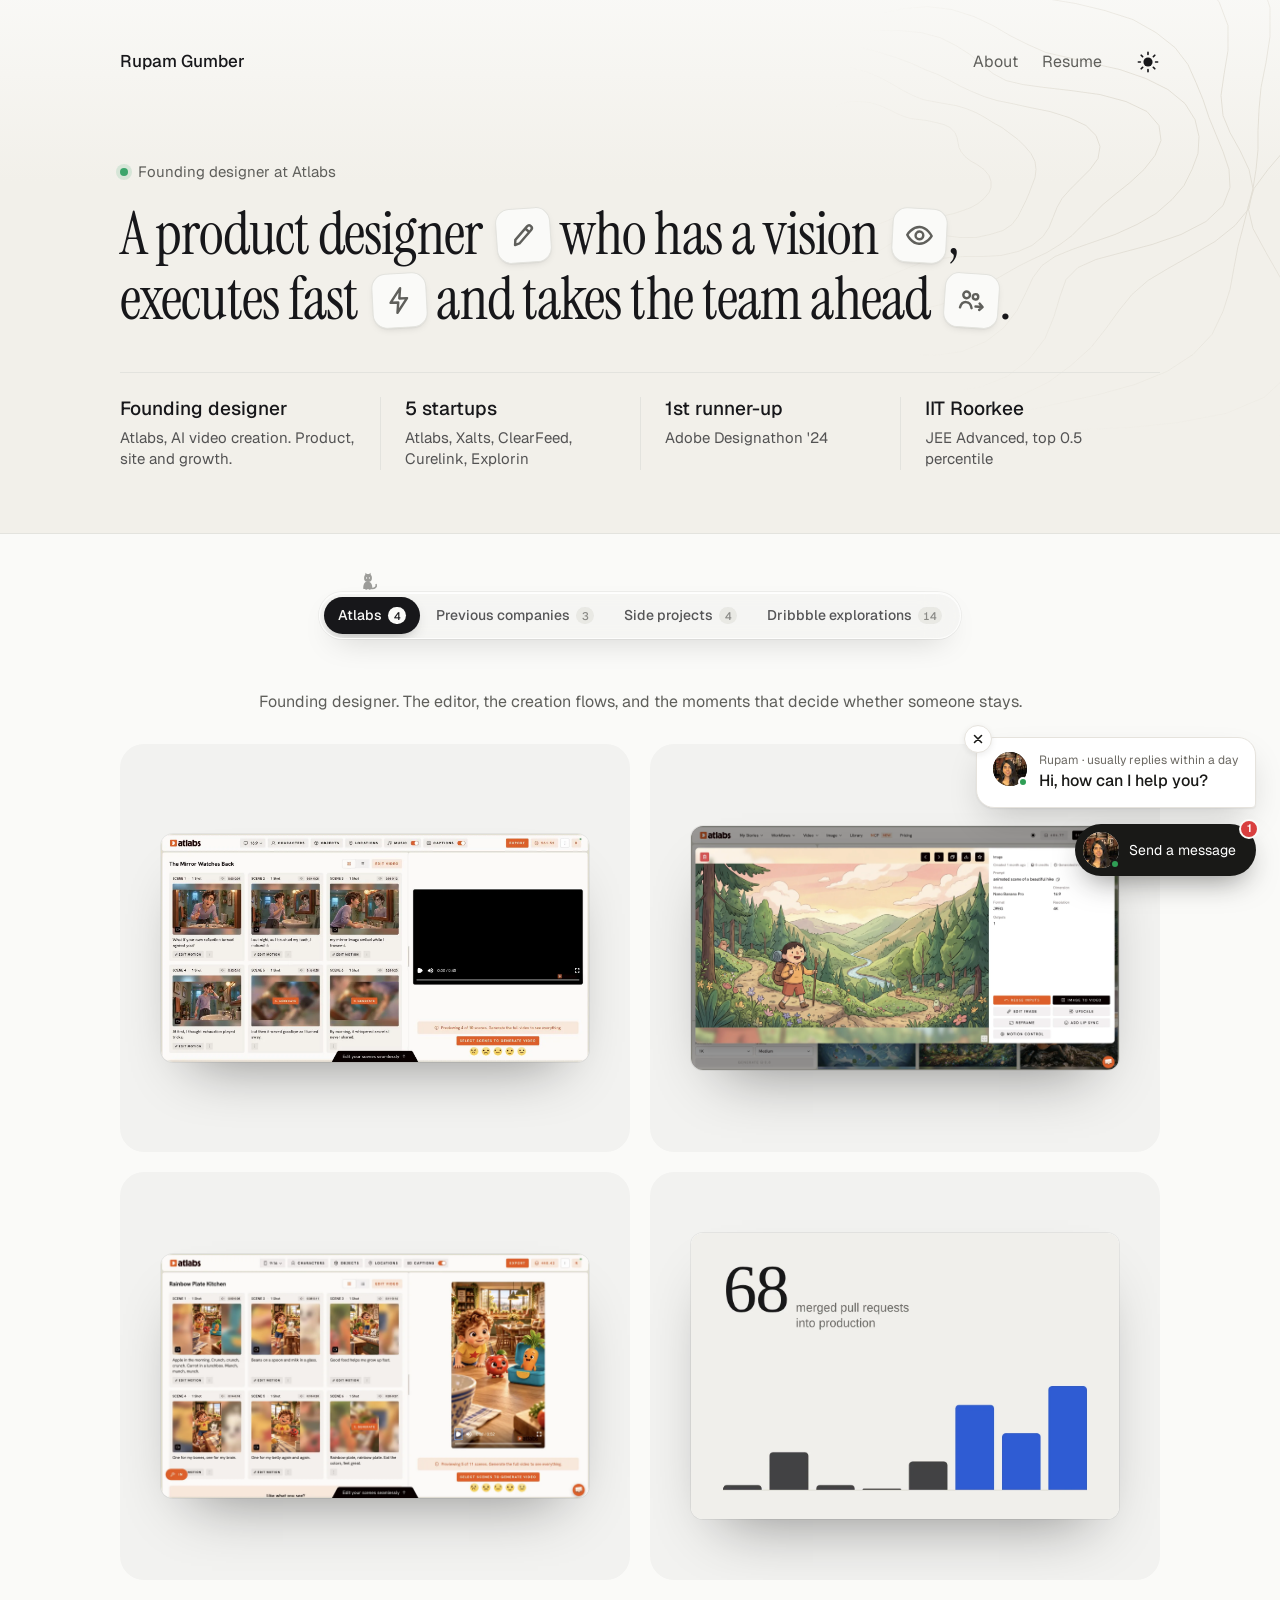
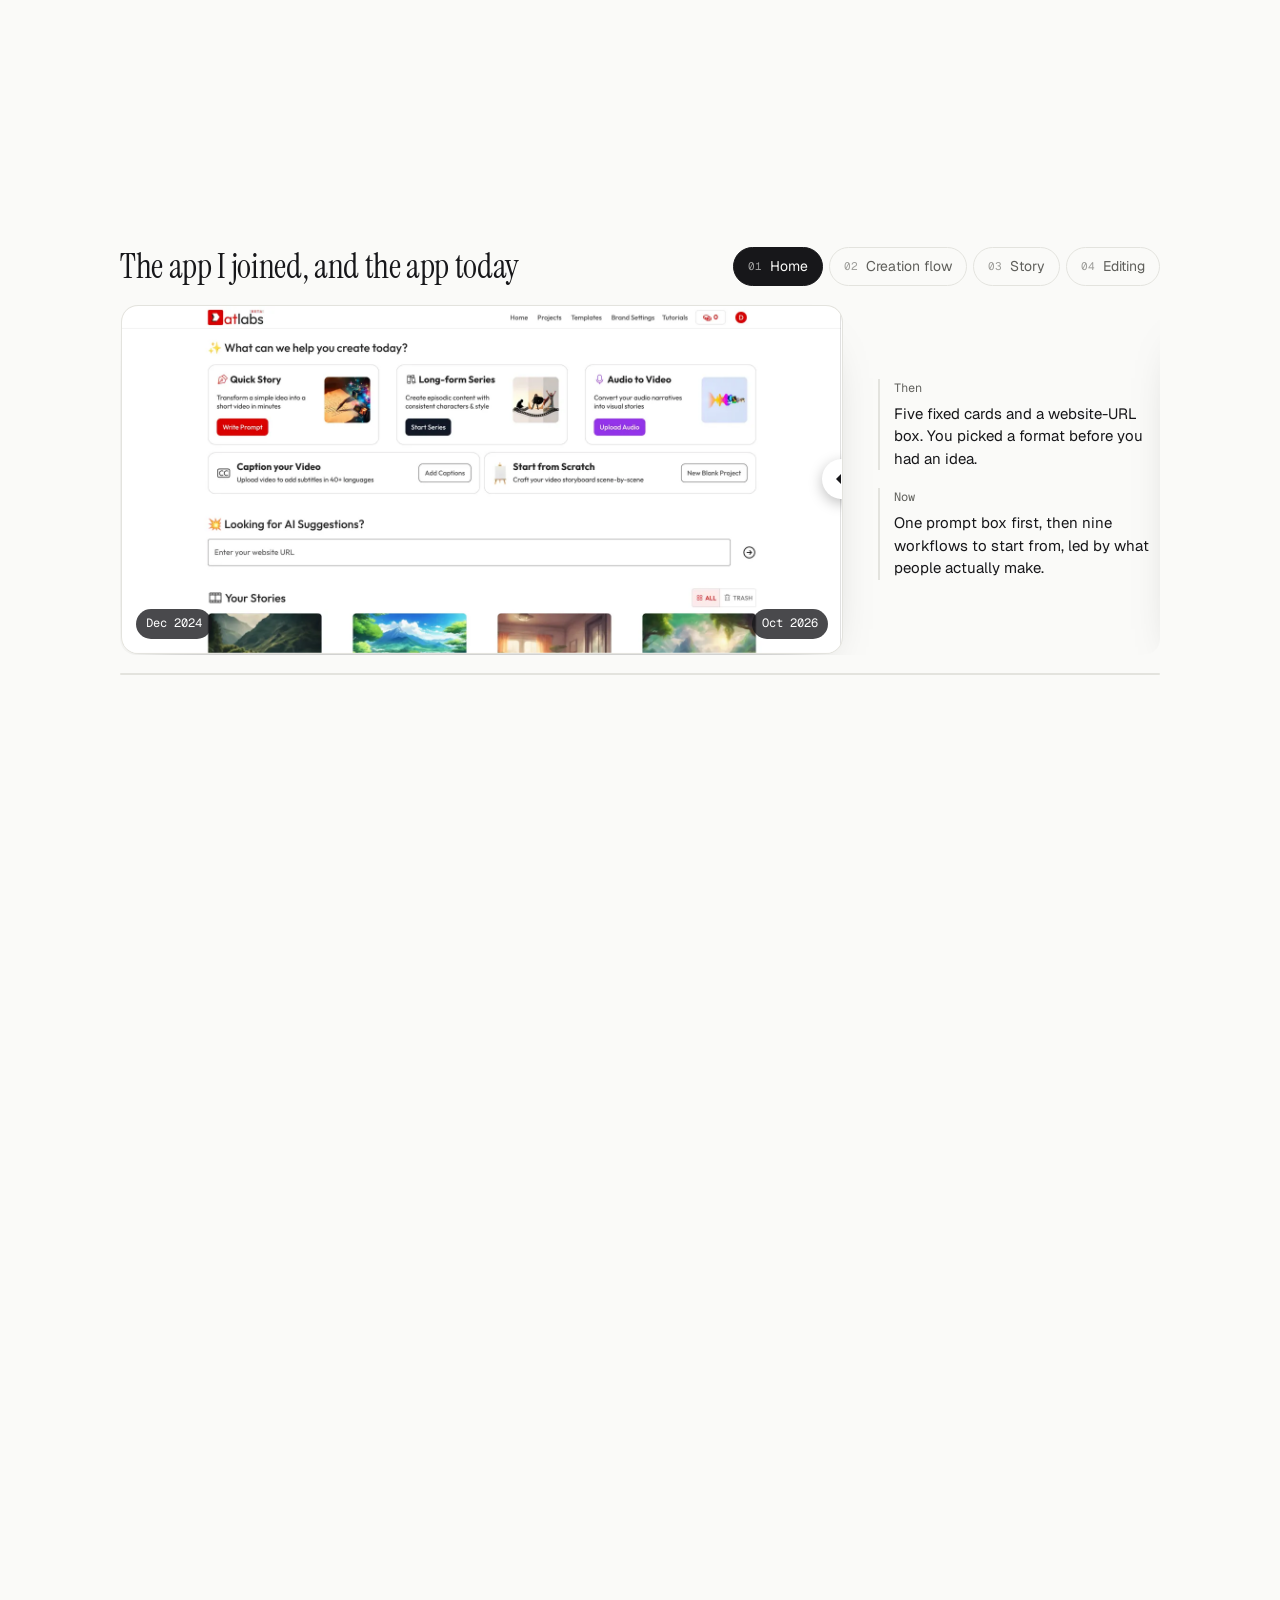
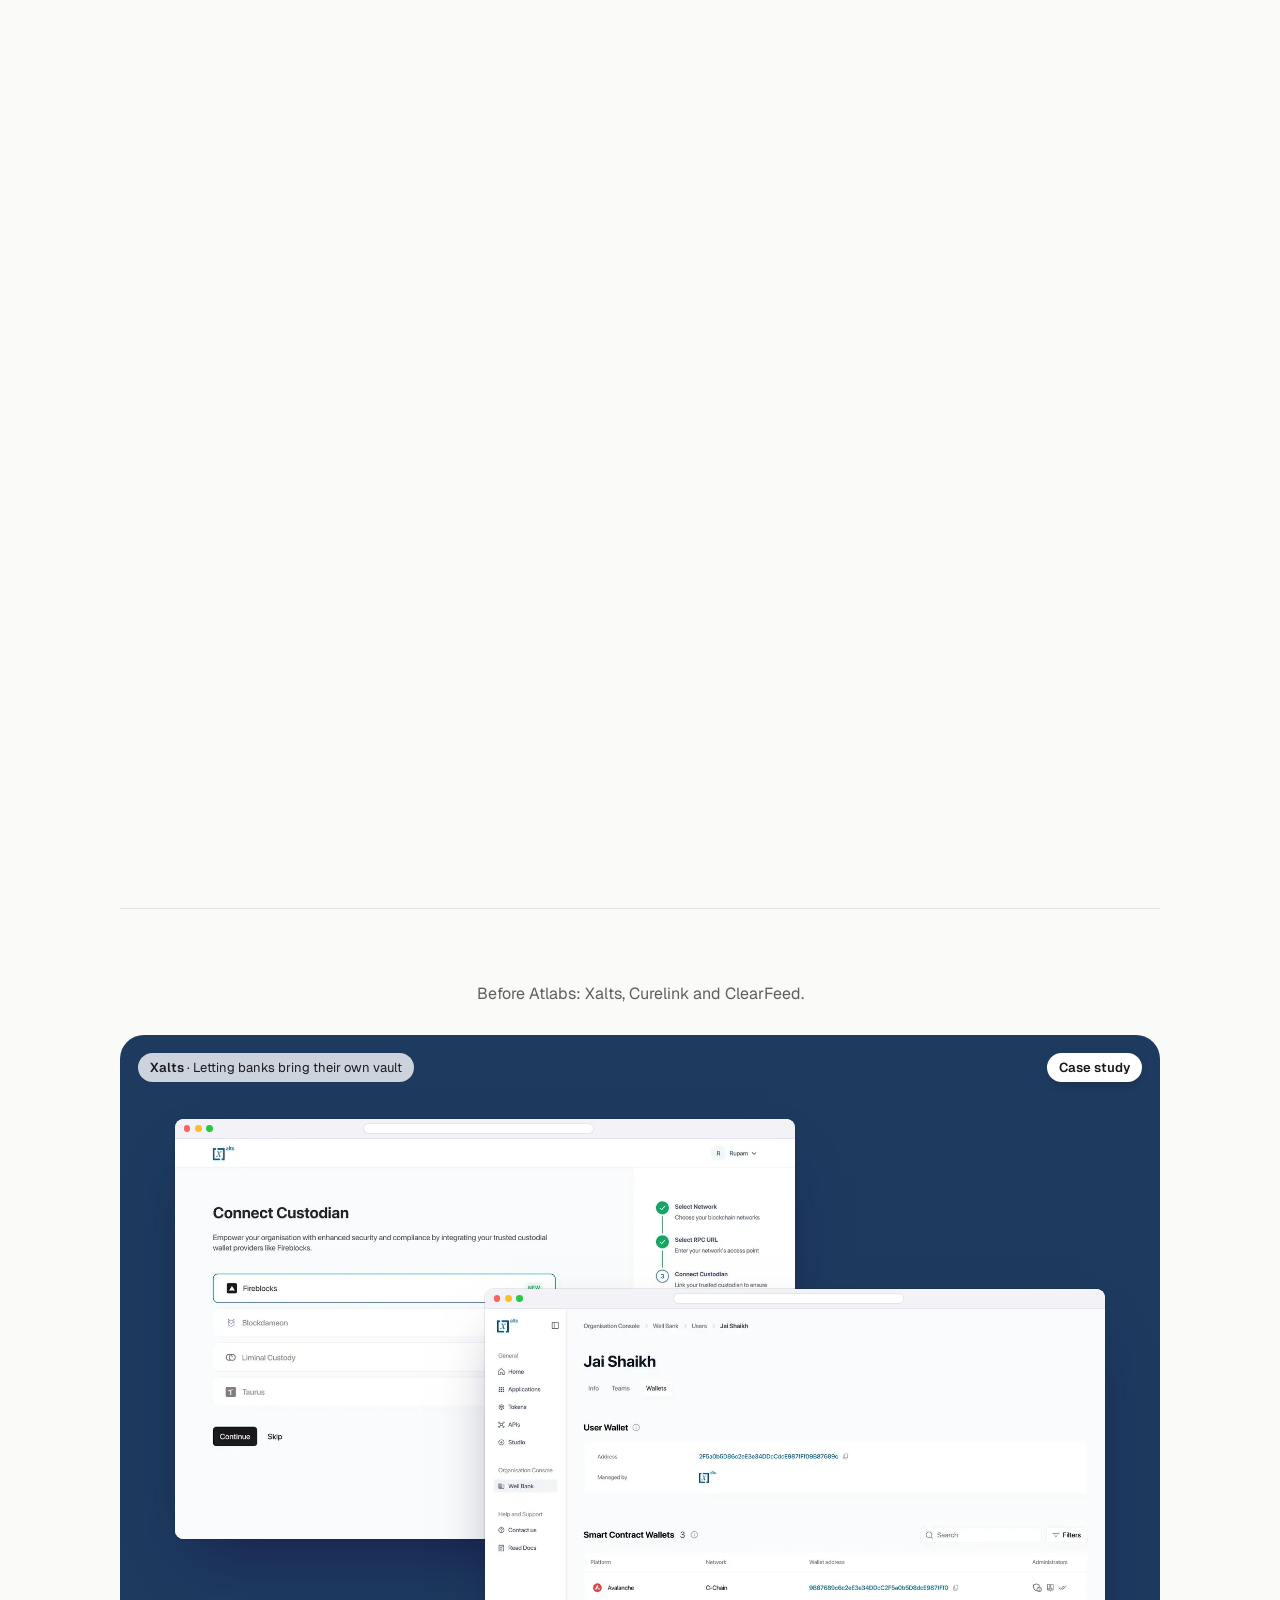
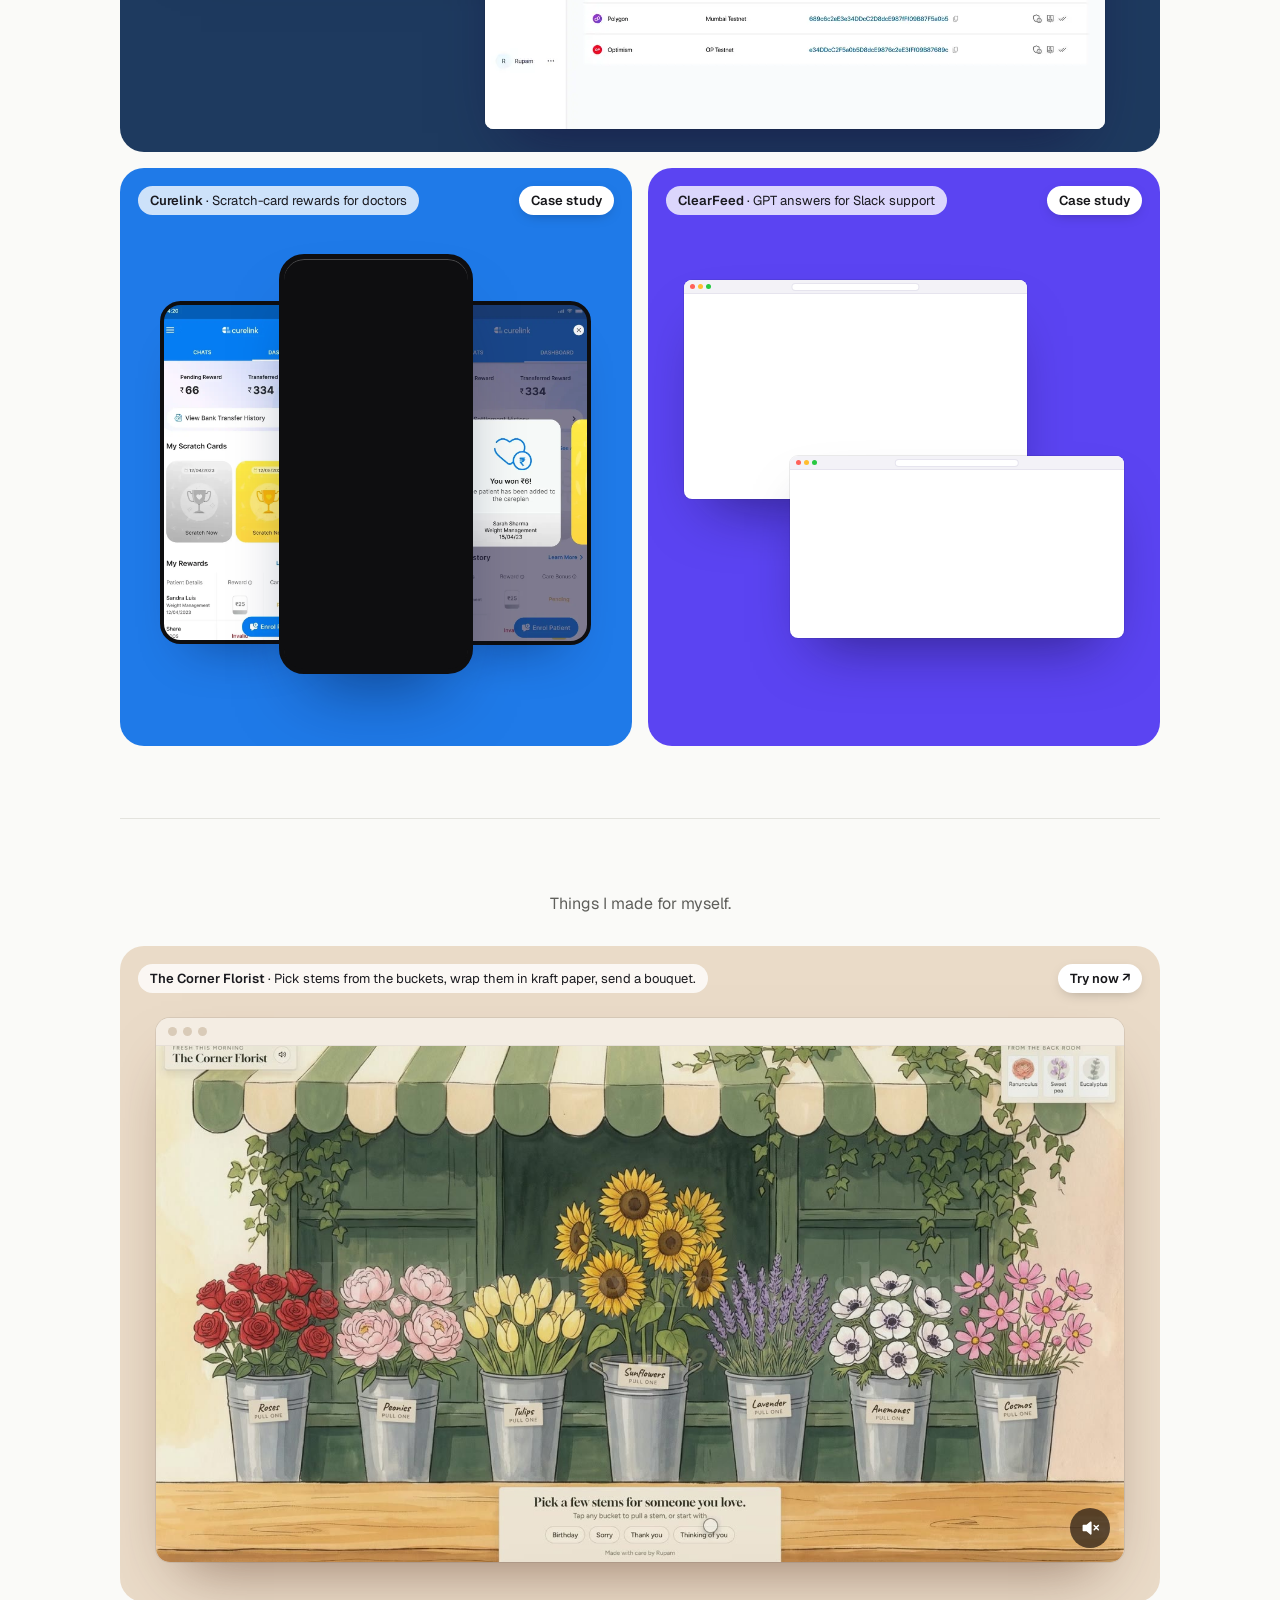
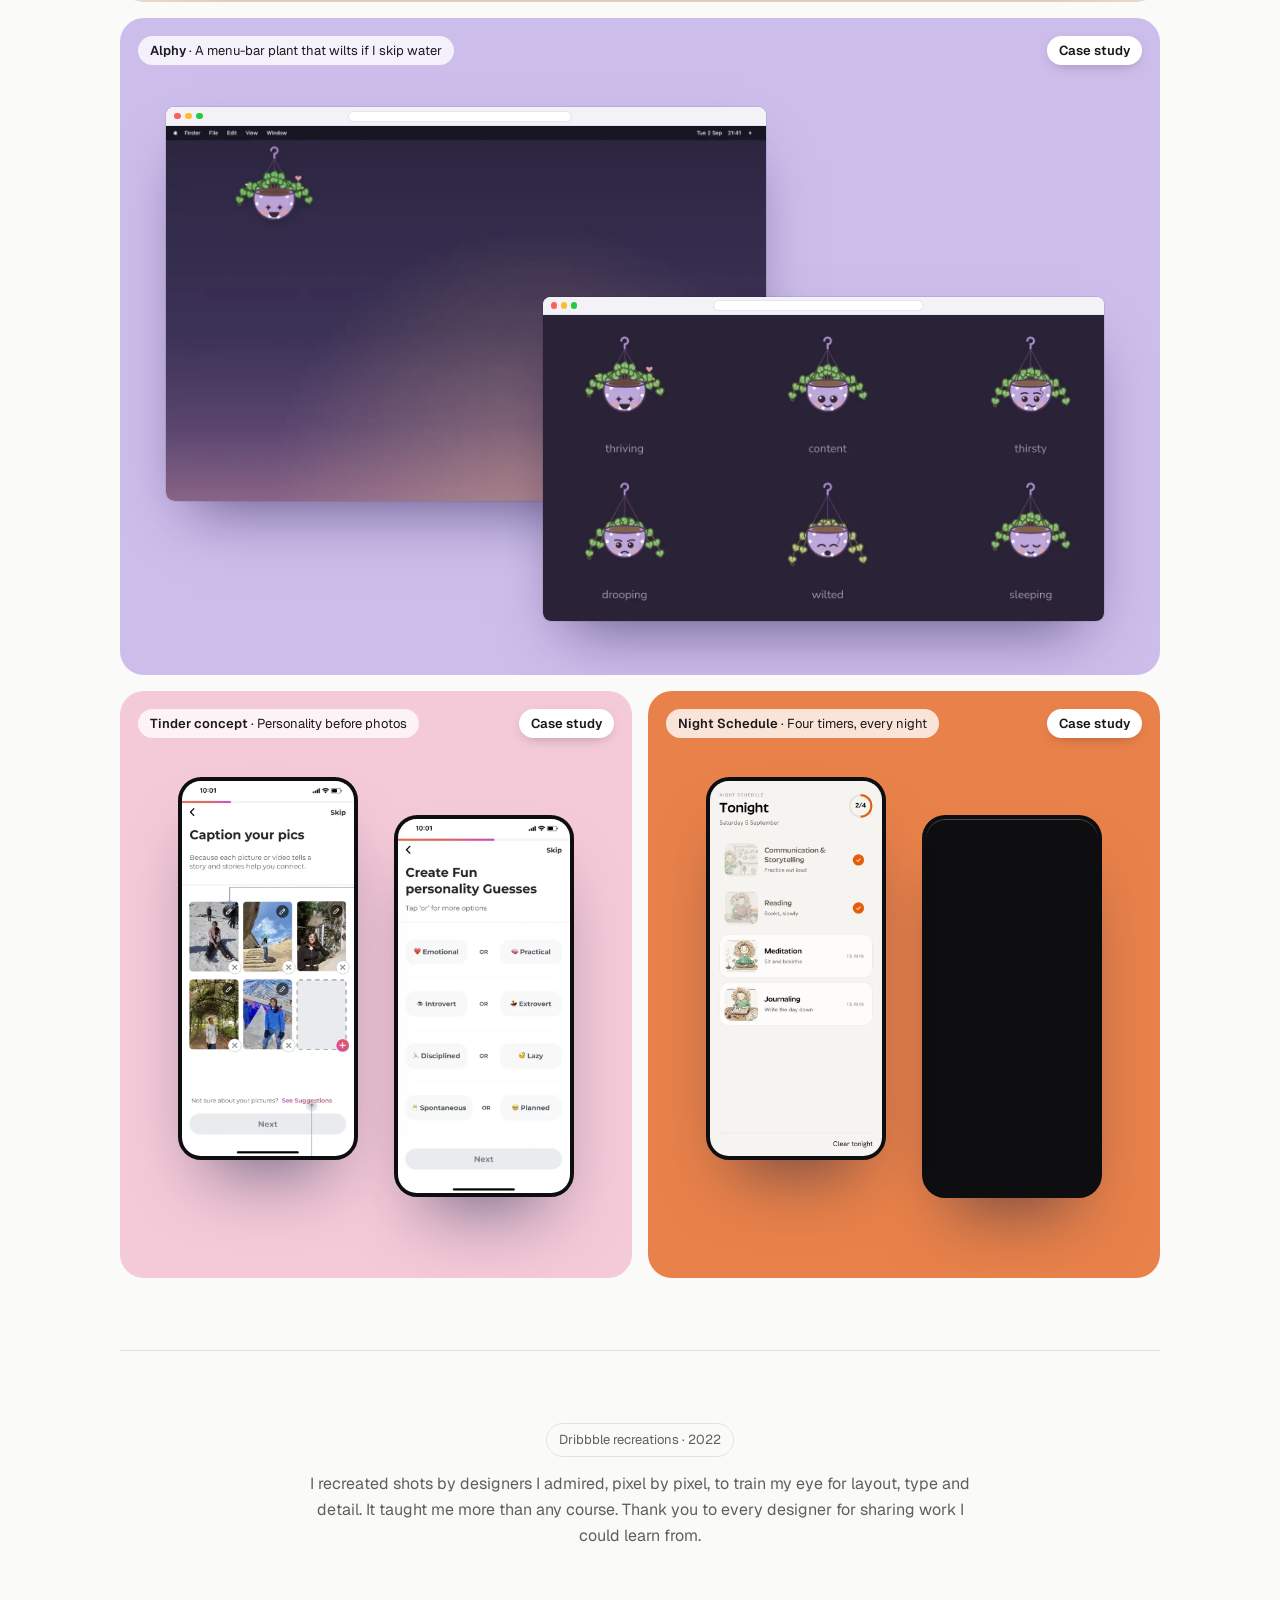
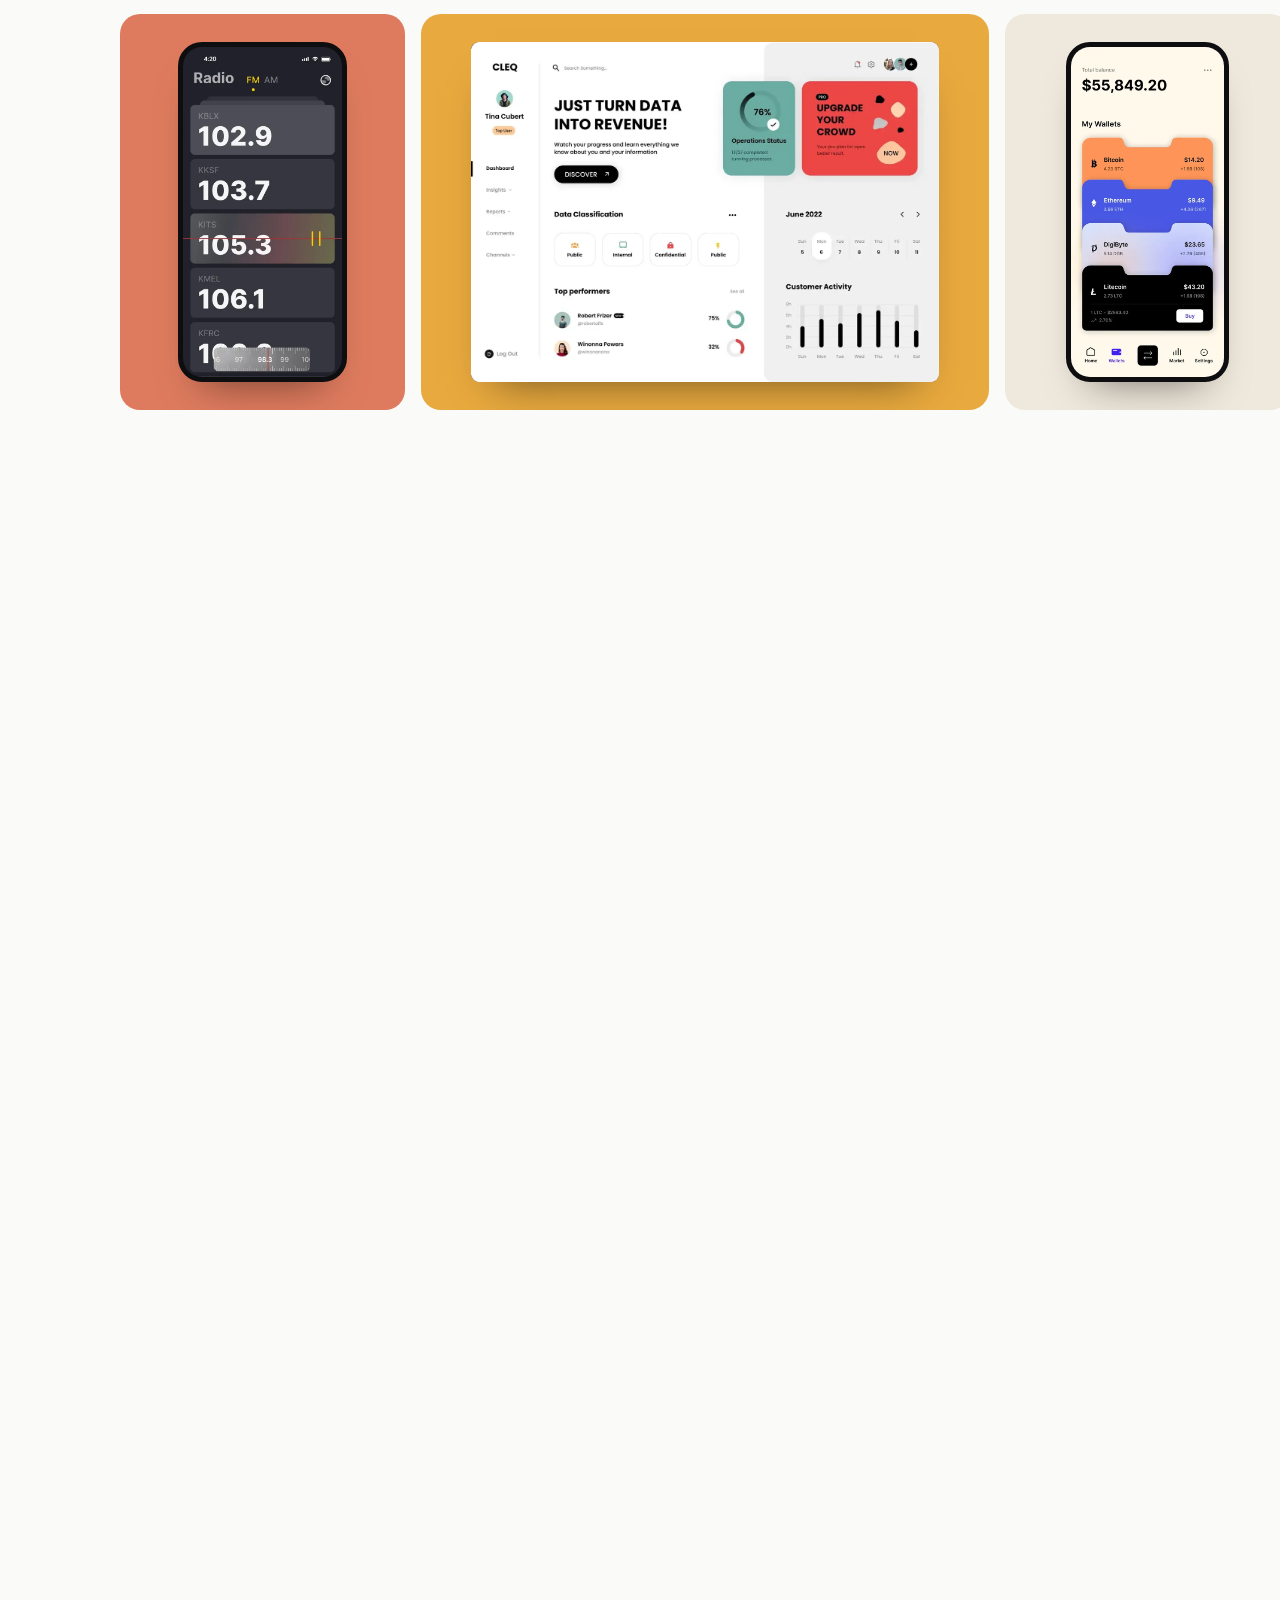
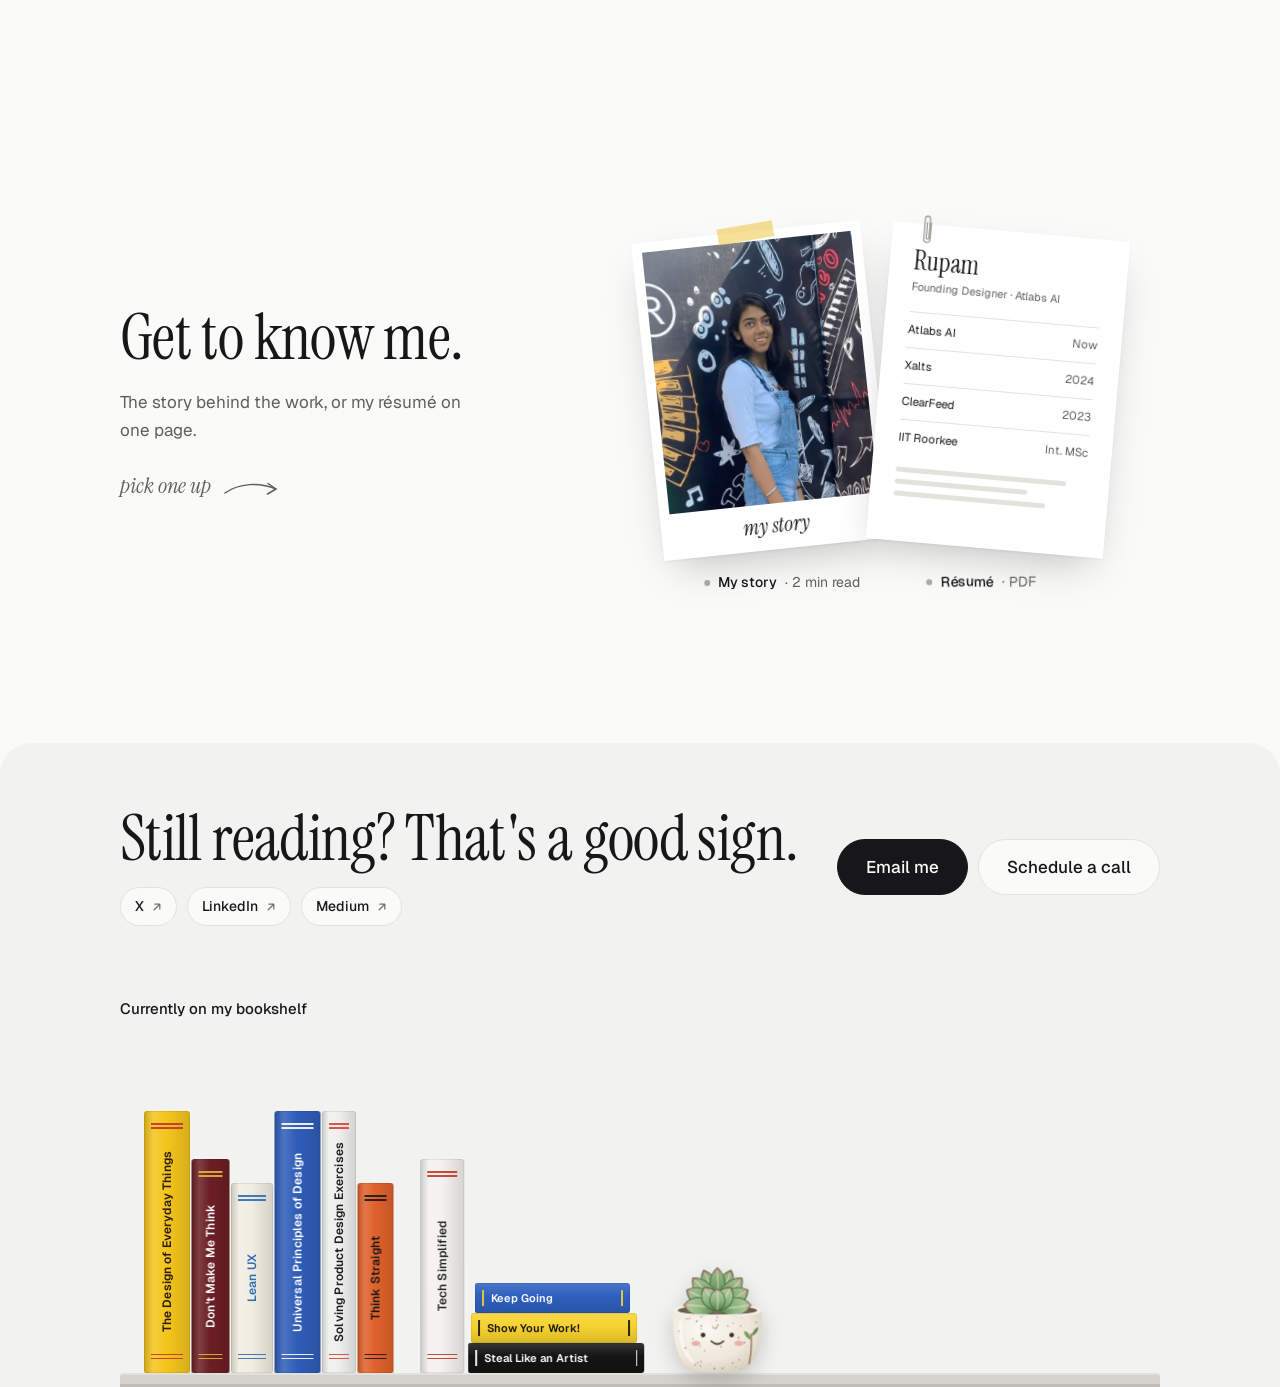
==== index.html @ 5d261cda "Diwali lights on the home page in dark mode (chase), dark by default until 16 Nov Co-Authored-By: Cl" ====
<!doctype html>
<html lang="en" data-theme="light">
<head>
<script>/* Diwali season: lights + dark by default until this date */window.__diwali=Date.now()<Date.parse('2026-11-16T00:00:00+05:30');try{if(window.__diwali&&localStorage.getItem('theme')===null)document.documentElement.setAttribute('data-theme','dark')}catch(e){}</script>
<meta charset="utf-8">
<meta name="viewport" content="width=device-width, initial-scale=1, viewport-fit=cover">
<link rel="apple-touch-icon" href="[data-uri]">
<link rel="preconnect" href="https://fonts.googleapis.com">
<link rel="preconnect" href="https://fonts.gstatic.com" crossorigin>
<link rel="stylesheet" href="https://fonts.googleapis.com/css2?family=Instrument+Serif:ital@0;1&family=Geist:wght@400;500;600&family=Caveat:wght@500;700&family=Geist+Mono:wght@400;500&display=swap">
<title>Rupam Gumber — Product Designer at Atlabs AI</title>
<meta name="description" content="Rupam Gumber is a product designer from IIT Roorkee and the founding designer at Atlabs AI. She designs and ships AI video creation tools.">
<meta name="author" content="Rupam Gumber">
<meta name="robots" content="index,follow,max-image-preview:large">
<link rel="canonical" href="https://rupam.work/">
<meta property="og:type" content="profile">
<meta property="og:site_name" content="Rupam Gumber"><meta property="profile:first_name" content="Rupam"><meta property="profile:last_name" content="Gumber"><meta property="profile:gender" content="female"><meta property="profile:username" content="rupam_gumber">
<meta property="og:title" content="Rupam Gumber — Product Designer at Atlabs AI">
<meta property="og:description" content="Rupam Gumber is a product designer from IIT Roorkee and the founding designer at Atlabs AI. She designs and ships AI video creation tools.">
<meta property="og:url" content="https://rupam.work/">
<meta property="og:image" content="https://rupam.work/og/home.jpg">
<meta property="og:image:width" content="1200"><meta property="og:image:height" content="630">
<meta property="og:image:alt" content="A product designer who has a vision, executes fast and takes the team ahead.">
<meta name="twitter:card" content="summary_large_image">
<meta name="twitter:site" content="@rupam_gumber"><meta name="twitter:creator" content="@rupam_gumber">
<meta name="twitter:title" content="Rupam Gumber — Product Designer at Atlabs AI">
<meta name="twitter:description" content="Rupam Gumber is a product designer from IIT Roorkee and the founding designer at Atlabs AI. She designs and ships AI video creation tools.">
<meta name="twitter:image" content="https://rupam.work/og/home.jpg">
<meta name="theme-color" content="#FAFAF8">
<link rel="icon" href="/favicon.ico" sizes="48x48">
<link rel="icon" href="/icon-32.png" type="image/png" sizes="32x32">
<link rel="apple-touch-icon" href="/apple-touch-icon.png">
<link rel="manifest" href="/site.webmanifest">
<link rel="stylesheet" href="/assets/app.css">
<script type="application/ld+json">[{"@context": "https://schema.org", "@type": "ProfilePage", "name": "Rupam Gumber \u2014 Product Designer at Atlabs AI", "url": "https://rupam.work/", "description": "Rupam Gumber is a product designer from IIT Roorkee and the founding designer at Atlabs AI. She designs and ships AI video creation tools.", "author": {"@type": "Person", "name": "Rupam Gumber", "gender": "Female", "url": "https://rupam.work/"}, "mainEntity": {"@context": "https://schema.org", "@type": "Person", "name": "Rupam Gumber", "url": "https://rupam.work/", "image": "https://rupam.work/og/home.jpg", "givenName": "Rupam", "familyName": "Gumber", "alternateName": ["Rupam", "Rupam G"], "gender": "Female", "jobTitle": "Product Designer", "description": "Rupam Gumber is a product designer and the founding designer at Atlabs AI. She designs and ships AI video creation tools. She studied at IIT Roorkee.", "worksFor": {"@type": "Organization", "name": "Atlabs AI", "url": "https://www.atlabs.ai"}, "alumniOf": {"@type": "CollegeOrUniversity", "name": "Indian Institute of Technology Roorkee", "alternateName": "IIT Roorkee", "sameAs": "https://en.wikipedia.org/wiki/Indian_Institute_of_Technology_Roorkee"}, "hasOccupation": {"@type": "Occupation", "name": "Product Designer"}, "knowsAbout": ["Product design", "AI video tools", "AI image generation", "Design systems", "Prototyping", "Claude Code", "Product analytics"], "sameAs": ["https://x.com/rupam_gumber", "https://www.linkedin.com/in/rupam-gumber-120252204/", "https://github.com/rupam870", "https://medium.com/@rupamgumber38"]}}, {"@context": "https://schema.org", "@type": "ItemList", "name": "Case studies by Rupam Gumber", "itemListElement": [{"@type": "ListItem", "position": 1, "url": "https://rupam.work/work/video-teaser/", "name": "Video teaser: where free users upgrade"}, {"@type": "ListItem", "position": 2, "url": "https://rupam.work/work/editing-experience/", "name": "Designing an AI video editor"}, {"@type": "ListItem", "position": 3, "url": "https://rupam.work/work/create-image/", "name": "Create Image: one surface for 24 AI models"}, {"@type": "ListItem", "position": 4, "url": "https://rupam.work/work/designing-in-production/", "name": "Designing in production with Claude Code"}, {"@type": "ListItem", "position": 5, "url": "https://rupam.work/work/xalts/", "name": "Xalts: letting banks bring their own vault"}, {"@type": "ListItem", "position": 6, "url": "https://rupam.work/work/clearfeed/", "name": "ClearFeed: answering a Slack question only once"}, {"@type": "ListItem", "position": 7, "url": "https://rupam.work/work/curelink/", "name": "Curelink: rewards that lifted enrolments"}, {"@type": "ListItem", "position": 8, "url": "https://rupam.work/work/alphy/", "name": "Alphy: a plant that gets me to drink water"}, {"@type": "ListItem", "position": 9, "url": "https://rupam.work/work/night-schedule/", "name": "Night Schedule: a night routine app"}]}]</script>
<script src="/assets/router.js"></script>
</head>
<body>


<div class="wrap">
  <header class="top">
    <a class="name" href="#/">Rupam Gumber</a>
    <nav aria-label="Main">
      <a href="#/about" data-r="about">About</a>
      <a href="#/resume" data-resume>Resume</a>
      <button class="theme-btn" type="button" id="theme-btn" aria-label="Switch to dark mode">
        <svg viewBox="0 0 24 24" aria-hidden="true">
          <mask id="bite-mask"><rect x="-6" y="-6" width="36" height="36" fill="#fff"/><circle class="bite" cx="25" cy="-1" r="6" fill="#000"/></mask>
          <circle class="core" cx="12" cy="12" r="5" fill="currentColor" mask="url(#bite-mask)"/>
          <g class="rays" stroke="currentColor" stroke-width="1.8" stroke-linecap="round"><path d="M12 1.5v2.2M12 20.3v2.2M1.5 12h2.2M20.3 12h2.2M4.6 4.6l1.5 1.5M17.9 17.9l1.5 1.5M4.6 19.4l1.5-1.5M17.9 6.1l1.5-1.5"/></g>
        </svg>
      </button>
    </nav>
  </header>
  <div id="app"><main>
<section class="intro">
  <span class="now"><i></i>Founding designer at Atlabs</span>
  <h1 class="lead" style="position: relative; --dlg: 0.36;">A <span class="nw"><span class="hw" style="--mk:rgba(123,97,255,.16)"><span class="dl-word">product</span> <span class="nw"><span class="dl-word">designer</span> <span class="ico i-pen fx-btn" role="button" tabindex="0" aria-label="Play: designer"><svg viewBox="0 0 24 24"><path class="ink" d="M3.5 20.5h8"></path><path d="M5 19l3.5-1 9.8-9.8a2.1 2.1 0 0 0-3-3L5.5 15 5 19z"></path><path d="M13.8 6.7l3 3" stroke-linecap="butt"></path></svg></span></span></span> who has a <span class="hw" style="--mk:rgba(47,91,211,.14)"><span class="nw">vision <span class="ico i-eye fx-btn" role="button" tabindex="0" aria-label="Play: vision"><svg viewBox="0 0 24 24"><g class="lid"><path d="M2.5 12S6 5.5 12 5.5 21.5 12 21.5 12 18 18.5 12 18.5 2.5 12 2.5 12z"></path><circle cx="12" cy="12" r="3"></circle></g></svg></span></span></span>,</span> <span class="nw"><span class="hw" style="--mk:rgba(224,112,58,.18)">executes <span class="nw">fast <span class="ico i-bolt fx-btn" role="button" tabindex="0" aria-label="Play: executes fast"><svg viewBox="0 0 24 24"><path d="M13 2.5 5 13.5h6l-1 8 8-11h-6z"></path></svg></span></span></span> and <span class="hw" style="--mk:rgba(59,165,107,.18)">takes the team <span class="nw">ahead <span class="ico i-team fx-btn" role="button" tabindex="0" aria-label="Play: takes the team ahead"><svg viewBox="0 0 24 24"><g class="ppl"><circle cx="8" cy="8" r="2.6"></circle><path d="M3.5 18c.6-2.8 2.4-4.4 4.5-4.4s3.9 1.6 4.5 4.4"></path><circle cx="15" cy="9" r="2.1"></circle></g><path class="go" d="M15.5 16.5h5M18.5 14l2.5 2.5-2.5 2.5"></path></svg></span></span></span>.</span><canvas id="dl-word-cv" aria-hidden="true" width="920" height="197" style="width: 920px; height: 197.484px;"></canvas></h1>
  <ul class="proof" aria-label="Highlights">
    <li><b>Founding designer</b><span>Atlabs, AI video creation. Product, site and growth.</span></li>
    <li><b>5 startups</b><span>Atlabs, Xalts, ClearFeed, Curelink, Explorin</span></li>
    <li><b>1st runner-up</b><span>Adobe Designathon '24</span></li>
    <li><b>IIT Roorkee</b><span>JEE Advanced, top 0.5 percentile</span></li>
  </ul>
</section>
<section class="work" aria-label="Work">
  <div class="tabs-wrap"><nav class="tabs" aria-label="Selected work"><button type="button" id="tab-atlabs" data-tab="atlabs" aria-controls="panel-atlabs" aria-current="true">Atlabs<span class="ct" aria-hidden="true">4</span></button><button type="button" id="tab-previous" data-tab="previous" aria-controls="panel-previous" aria-current="false">Previous companies<span class="ct" aria-hidden="true">3</span></button><button type="button" id="tab-side" data-tab="side" aria-controls="panel-side" aria-current="false">Side projects<span class="ct" aria-hidden="true">4</span></button><button type="button" id="tab-ui" data-tab="ui" aria-controls="panel-ui" aria-current="false">Dribbble explorations<span class="ct" aria-hidden="true">14</span></button></nav><div class="tcat blink" aria-hidden="true" title="" style="transform: translate(260.992px, -10px);"><div class="tc-in"><svg viewBox="0 0 40 30" fill="currentColor">
   <g class="sit">
    <path class="stail" d="M14 27.5c-6 .4-8.6-3.2-7.6-6.4" fill="none" stroke="currentColor" stroke-width="2.6" stroke-linecap="round"></path>
    <path d="M13 28.5c-.8-7.4 2-12.6 7.4-12.8 5.3-.2 8 5 7.4 12.8z"></path>
    <path class="ear l" d="M15.4 7.2l.4-6 4.2 3.8z"></path><path class="ear r" d="M24.6 7.2l-.4-6-4.2 3.8z"></path>
    <circle cx="20" cy="10" r="6.6"></circle>
    <ellipse class="eye" cx="17.6" cy="9.8" rx="1.05" ry="1.25"></ellipse><ellipse class="eye" cx="22.4" cy="9.8" rx="1.05" ry="1.25"></ellipse>
    <path class="nose" d="M19.2 12h1.6l-.8.9z"></path>
    <ellipse cx="17.2" cy="28.4" rx="2.1" ry="1.3"></ellipse><ellipse cx="22.8" cy="28.4" rx="2.1" ry="1.3"></ellipse>
   </g>
   <g class="walk">
    <path class="wtail" d="M8.5 15.5C4 14.6 2.6 9.6 4.6 6.6" fill="none" stroke="currentColor" stroke-width="2.6" stroke-linecap="round"></path>
    <rect class="lg a" x="9.4" y="19.5" width="3" height="8.6" rx="1.5"></rect><rect class="lg b" x="13.4" y="19.5" width="3" height="8.6" rx="1.5"></rect>
    <rect class="lg b" x="21" y="19.5" width="3" height="8.6" rx="1.5"></rect><rect class="lg a" x="25" y="19.5" width="3" height="8.6" rx="1.5"></rect>
    <g class="wbody"><rect x="7.5" y="12.6" width="22.5" height="10.4" rx="5.2"></rect>
    <path class="ear" d="M26.6 7.6l.6-5.6 3.6 3.6z"></path><path class="ear r" d="M33.4 7.8l1.4-5.4-4.6 2.8z"></path>
    <circle cx="30.6" cy="11" r="6.2"></circle>
    <ellipse class="eye" cx="29.6" cy="10.4" rx="1" ry="1.2"></ellipse><ellipse class="eye" cx="33.4" cy="10.4" rx="1" ry="1.2"></ellipse>
    <path class="nose" d="M34.6 12.4h1.4l-.7.8z"></path></g>
   </g></svg></div><span class="tc-pop">mew <i>♥</i></span></div></div>
  <section class="panel" id="panel-atlabs" data-panel="atlabs" aria-label="Atlabs"><p class="plead"><span>Founding designer. The editor, the creation flows, and the moments that decide whether someone stays.</span></p><div class="wgrid"><a class="card wtile" href="#/video-teaser" data-label="Video teaser · where people upgrade" data-color="#C2410C" aria-label="Video teaser. Free users watch the first 25 seconds of their story; the rest stays blurred. It became the main place people upgrade."><div class="mock m-shot"><img loading="lazy" decoding="async" src="/img/vt_teaser.webp" width="1512" height="805" alt=""></div><span class="tlabel" aria-hidden="true" style="background:#C2410C">Video teaser</span></a><a class="card wtile" href="#/create-image" data-label="Create Image" data-color="#C2410C" aria-label="Create Image. One calm surface for 24 AI models. ~55k images from ~6.8k creators, as of Oct 2026."><div class="mock m-shot"><img loading="lazy" decoding="async" src="/m/823e2bd8defb.webp" width="2000" height="1139" alt=""></div><span class="tlabel" aria-hidden="true" style="background:#C2410C">Create Image</span></a><a class="card wtile" href="#/editing-experience" data-label="Editing experience · 3 levels, 9 tools" data-color="#23734A" aria-label="Editing experience. Story page, scene editor, timeline, credits, export and publishing: one editor where every story gets finished."><div class="mock m-shot"><img loading="lazy" decoding="async" src="/img/ed_story.webp" width="1800" height="1024" alt=""></div><span class="tlabel" aria-hidden="true" style="background:#23734A">Editing experience</span></a><a class="card wtile" href="#/designing-in-production" data-label="Designing in production" data-color="#2F5BD3" aria-label="Designing in production. 68 merged PRs into production, written with Claude Code and shipped through CI. As of Oct 2026."><div class="mock m-shot"><img loading="lazy" decoding="async" src="/m/d775ea3862d3.webp" width="1200" height="800" alt=""></div><span class="tlabel" aria-hidden="true" style="background:#2F5BD3">Designing in production</span></a></div><section class="tn pinned" aria-labelledby="tn-h"><div class="tn-pin" data-tnpin="" style="--n:4">
 <div class="tn-stick">
  <div class="tn-top"><h3 id="tn-h">The app I joined, and the app today</h3>
   <div class="tn-tabs" role="tablist" aria-label="Compare screens"><button type="button" role="tab" aria-selected="true" tabindex="0" data-tn="0"><span class="tn-tn">01</span>Home</button><button type="button" role="tab" aria-selected="false" tabindex="-1" data-tn="1"><span class="tn-tn">02</span>Creation flow</button><button type="button" role="tab" aria-selected="false" tabindex="-1" data-tn="2"><span class="tn-tn">03</span>Story</button><button type="button" role="tab" aria-selected="false" tabindex="-1" data-tn="3"><span class="tn-tn">04</span>Editing</button></div></div>
  <div class="tn-view"><div class="tn-track" data-tntrack="" style="transform: translateX(0%);"><div class="tn-slide" data-slide="0" aria-hidden="false">
   <div class="tn-cmp" data-tncmp="" style="--p: 100.00%;">
    <img class="tn-new" src="/img/tn_home_new.webp" alt="Atlabs in October 2026: the home screen" loading="lazy">
    <div class="tn-oldwrap"><img class="tn-old" src="/img/tn_home_old.webp" alt="Atlabs in December 2024: the home screen" loading="lazy"></div>
    <span class="tn-lab l">Dec 2024</span><span class="tn-lab r">Oct 2026</span>
    <span class="tn-handle" aria-hidden="true"><i></i></span>
    <input class="tn-range" type="range" min="0" max="100" value="100" aria-label="Drag to compare December 2024 and October 2026: the home screen">
   </div>
   <dl class="tn-notes"><div class="tn-n"><dt>Then</dt><dd>Five fixed cards and a website-URL box. You picked a format before you had an idea.</dd></div><div class="tn-n"><dt>Now</dt><dd>One prompt box first, then nine workflows to start from, led by what people actually make.</dd></div></dl>
  </div><div class="tn-slide" data-slide="1" aria-hidden="true">
   <div class="tn-cmp" data-tncmp="" style="--p:100%">
    <img class="tn-new" src="/m/acd6146a7a14.webp" alt="Atlabs in October 2026: the creation wizard" loading="lazy">
    <div class="tn-oldwrap"><img class="tn-old" src="/img/tn_wiz_old2.webp" alt="Atlabs in December 2024: the creation wizard" loading="lazy"></div>
    <span class="tn-lab l">Dec 2024</span><span class="tn-lab r">Oct 2026</span>
    <span class="tn-handle" aria-hidden="true"><i></i></span>
    <input class="tn-range" type="range" min="0" max="100" value="100" aria-label="Drag to compare December 2024 and October 2026: the creation wizard">
   </div>
   <dl class="tn-notes"><div class="tn-n"><dt>Then</dt><dd>A generic three-step wizard: write a script, pick a style, finalise the cast. Same steps for every kind of video.</dd></div><div class="tn-n"><dt>Now</dt><dd>A wizard per workflow. A music video starts from your song, with sample tracks, a Suno tip and tutorials right on the first step.</dd></div></dl>
  </div><div class="tn-slide" data-slide="2" aria-hidden="true">
   <div class="tn-cmp" data-tncmp="" style="--p:100%">
    <img class="tn-new" src="/img/tn_ed_new.webp" alt="Atlabs in October 2026: the story page" loading="lazy">
    <div class="tn-oldwrap"><img class="tn-old" src="/img/tn_ed_old.webp" alt="Atlabs in December 2024: the story page" loading="lazy"></div>
    <span class="tn-lab l">Dec 2024</span><span class="tn-lab r">Oct 2026</span>
    <span class="tn-handle" aria-hidden="true"><i></i></span>
    <input class="tn-range" type="range" min="0" max="100" value="100" aria-label="Drag to compare December 2024 and October 2026: the story page">
   </div>
   <dl class="tn-notes"><div class="tn-n"><dt>Then</dt><dd>A story was a list of still images. Writing, editing and preview all lived on this one page.</dd></div><div class="tn-n"><dt>Now</dt><dd>Each scene can be an image, a full video, or a video teaser.</dd></div><div class="tn-n hl"><dt>Free plan</dt><dd>Free users see a teaser: the first scenes play, the rest stay blurred until they upgrade.</dd></div></dl>
  </div><div class="tn-slide" data-slide="3" aria-hidden="true">
   <div class="tn-cmp" data-tncmp="" style="--p:100%">
    <img class="tn-new" src="/img/tn_edit_new.webp" alt="Atlabs in October 2026: the editing view" loading="lazy">
    <div class="tn-oldwrap"><img class="tn-old" src="/img/tn_ed_old.webp" alt="Atlabs in December 2024: the editing view" loading="lazy"></div>
    <span class="tn-lab l">Dec 2024</span><span class="tn-lab r">Oct 2026</span>
    <span class="tn-handle" aria-hidden="true"><i></i></span>
    <input class="tn-range" type="range" min="0" max="100" value="100" aria-label="Drag to compare December 2024 and October 2026: the editing view">
   </div>
   <dl class="tn-notes"><div class="tn-n"><dt>Then</dt><dd>No separate editor. A row of small tool icons sat under each scene on the story page.</dd></div><div class="tn-n"><dt>Now</dt><dd>A dedicated scene editor with nine panels: visual, motion, voiceover, lip sync, AI Edit, split, B-roll, captions, settings.</dd></div></dl>
  </div></div></div>
  <div class="tn-prog" aria-hidden="true"><i data-tnbar="" style="transform: scaleX(0);"></i></div>
 </div></div></section></section><section class="panel" id="panel-previous" data-panel="previous" aria-label="Previous companies"><p class="plead"><span>Before Atlabs: Xalts, Curelink and ClearFeed.</span></p><div class="bento">
  <figure class="tile comp-tile full" style="--bg:#1E3A5F" data-label="Read case study" data-color="#1E3A5F"><div class="stage"><div class="comp comp-x">
     <button class="pc" type="button" data-zoom="x1" aria-label="Enlarge Xalts connect custodian screen" style="left:2%;top:2%;width:64%;z-index:1;--hx:-2%;--hy:-3%"><span class="webframe"><span class="bbar" aria-hidden="true"><i></i><i></i><i></i><em></em></span><img loading="lazy" decoding="async" class="shot-web" src="/m/09bff8004d99.webp" width="1200" height="775" alt="Xalts connect custodian screen"></span></button>
     <button class="pc" type="button" data-zoom="x2" aria-label="Enlarge Xalts user wallets console" style="left:34%;top:30%;width:64%;z-index:2;--hx:2%;--hy:3%"><span class="webframe"><span class="bbar" aria-hidden="true"><i></i><i></i><i></i><em></em></span><img loading="lazy" decoding="async" class="shot-web" src="/m/7694d60061eb.webp" width="1200" height="813" alt="Xalts user wallets console"></span></button>
   </div></div><figcaption><b>Xalts</b><span class="cl"> · Letting banks bring their own vault</span></figcaption><a class="case" href="#/xalts">Case study</a></figure>
  <figure class="tile comp-tile" style="--bg:#1F7AE8" data-label="Read case study" data-color="#1F7AE8"><div class="stage"><div class="comp comp-c">
     <button class="pc side" type="button" data-zoom="cp1" aria-label="Enlarge Curelink rewards dashboard" style="left:1%;top:13%;width:36%;z-index:1;--hx:-3%"><span class="device"><img loading="lazy" decoding="async" src="/m/cd4fd0ee9fe8.webp" width="528" height="1177" alt="Curelink rewards dashboard"></span></button>
     <button class="pc side" type="button" data-zoom="cp3" aria-label="Enlarge Curelink reward won" style="left:63%;top:13%;width:36%;z-index:1;--hx:3%"><span class="device"><img loading="lazy" decoding="async" src="/m/3b434a52d9c5.webp" width="528" height="1179" alt="Curelink reward won"></span></button>
     <button class="pc" type="button" data-zoom="cp2" aria-label="Enlarge Curelink scratch card" style="left:28%;top:3%;width:44%;z-index:2;--hy:-2%"><span class="device"><img loading="lazy" decoding="async" src="/m/96eaac6e342b.webp" width="528" height="1179" alt="Curelink scratch card"></span></button>
   </div></div><figcaption><b>Curelink</b><span class="cl"> · Scratch-card rewards for doctors</span></figcaption><a class="case" href="#/curelink">Case study</a></figure>
  <figure class="tile comp-tile" style="--bg:#5B44F2" data-label="Read case study" data-color="#5B44F2"><div class="stage"><div class="comp comp-f">
     <button class="pc" type="button" data-zoom="cf1" aria-label="Enlarge ClearFeed automated answers intro" style="left:0;top:6%;width:78%;z-index:1;--hx:-3%;--hy:-2%"><span class="webframe"><span class="bbar" aria-hidden="true"><i></i><i></i><i></i><em></em></span><img loading="lazy" decoding="async" class="shot-web" src="/m/7fec8f71dea1.webp" width="2000" height="1192" alt="ClearFeed automated answers intro"></span></button>
     <button class="pc" type="button" data-zoom="cf3" aria-label="Enlarge ClearFeed indexing state" style="left:24%;top:46%;width:76%;z-index:2;--hx:3%;--hy:2%"><span class="webframe"><span class="bbar" aria-hidden="true"><i></i><i></i><i></i><em></em></span><img loading="lazy" decoding="async" class="shot-web" src="/m/fa51834f7ff6.webp" width="1950" height="980" alt="ClearFeed indexing state"></span></button>
   </div></div><figcaption><b>ClearFeed</b><span class="cl"> · GPT answers for Slack support</span></figcaption><a class="case" href="#/clearfeed">Case study</a></figure>
</div></section><section class="panel" id="panel-side" data-panel="side" aria-label="Side projects"><p class="plead"><span>Things I made for myself.</span></p><div class="bento">
    <figure class="tile comp-tile full fl-tile" style="--bg:#EADBC8" data-newtab="1" data-label="Try it ↗" data-color="#7A3E2B">
  <div class="stage"><div class="comp fl-stage">
    <span class="webframe fl-frame"><span class="fl-bar" aria-hidden="true"><i></i><i></i><i></i></span>
    <video class="fl-vid" src="/corner-florist-v3.mp4" poster="/corner-florist-v3.jpg" muted="" loop="" playsinline="" autoplay="" preload="auto" aria-label="The Corner Florist launch video: picking stems from buckets, wrapping them in kraft paper, adding a gift tag"></video><button type="button" class="fl-snd" data-flsnd="" aria-label="Turn sound on"><svg viewBox="0 0 24 24" aria-hidden="true"><path d="M4 9v6h4l5 4V5L8 9z"></path><path class="off" d="M17 9l5 5M22 9l-5 5"></path><path class="on" d="M16.5 8.5a5 5 0 010 7M19 6a8.5 8.5 0 010 12"></path></svg></button>
    </span>
  </div></div>
  <figcaption><b>The Corner Florist</b><span class="cl"> · Pick stems from the buckets, wrap them in kraft paper, send a bouquet.</span></figcaption>
  <a class="case fl-cta" href="https://rupam870.github.io/corner-florist/" target="_blank" rel="noopener">Try now ↗</a>
</figure>
    <figure class="tile comp-tile full" style="--bg:#CDBDEB" data-label="Read case study" data-color="#17171A"><div class="stage"><div class="comp comp-a">
       <button class="pc" type="button" data-zoom="al1" aria-label="Enlarge Alphy hanging on the Mac desktop" style="left:1%;top:3%;width:62%;z-index:1;--hx:-2%;--hy:-3%"><span class="webframe"><span class="bbar" aria-hidden="true"><i></i><i></i><i></i><em></em></span><img loading="lazy" decoding="async" class="shot-web" src="/m/9c999ab7dd96.webp" width="1440" height="900" alt="Alphy hanging on the Mac desktop"></span></button>
       <button class="pc" type="button" data-zoom="al2" aria-label="Enlarge Alphy moods: thriving, content, thirsty, drooping, wilted, sleeping" style="left:40%;top:38%;width:58%;z-index:2;--hx:2%;--hy:3%"><span class="webframe"><span class="bbar" aria-hidden="true"><i></i><i></i><i></i><em></em></span><img loading="lazy" decoding="async" class="shot-web" src="/m/4f25af1f8954.webp" width="1628" height="888" alt="Alphy moods: thriving, content, thirsty, drooping, wilted, sleeping"></span></button>
     </div></div><figcaption><b>Alphy</b><span class="cl"> · A menu-bar plant that wilts if I skip water</span></figcaption><a class="case" href="#/alphy">Case study</a></figure>
    <figure class="tile comp-tile" style="--bg:#F4C9D8" data-label="Open on Behance ↗" data-color="#17171A"><div class="stage"><div class="comp comp-p">
       <button class="pc" type="button" data-zoom="tn1" aria-label="Enlarge Tinder concept: caption your pics" style="left:5%;top:3%;width:41%;z-index:2;--hx:-4%;--hy:-2%"><span class="device"><img loading="lazy" decoding="async" src="/m/4a8596909035.webp" width="602" height="1308" alt="Tinder concept: caption your pics"></span></button>
       <button class="pc" type="button" data-zoom="tn2" aria-label="Enlarge Tinder concept: personality guesses" style="left:54%;top:11%;width:41%;z-index:1;--hx:4%;--hy:2%"><span class="device"><img loading="lazy" decoding="async" src="/m/3accd1617eec.webp" width="602" height="1307" alt="Tinder concept: personality guesses"></span></button>
     </div></div><figcaption><b>Tinder concept</b><span class="cl"> · Personality before photos</span></figcaption><a class="case" href="https://www.behance.net/gallery/204867193/Deeper-Connections-via-Tinder-a-design-case-study">Case study</a></figure>
    <figure class="tile comp-tile" style="--bg:#E9824A" data-label="Read case study" data-color="#E9824A"><div class="stage"><div class="comp comp-p">
       <button class="pc" type="button" data-zoom="ns2" aria-label="Enlarge Night Schedule: tonight list" style="left:5%;top:3%;width:41%;z-index:2;--hx:-4%;--hy:-2%"><span class="device"><img loading="lazy" decoding="async" src="/m/514fe404903e.webp" width="700" height="1523" alt="Night Schedule: tonight list"></span></button>
       <button class="pc" type="button" data-zoom="ns1" aria-label="Enlarge Night Schedule: storytelling timer" style="left:54%;top:11%;width:41%;z-index:1;--hx:4%;--hy:2%"><span class="device"><img loading="lazy" decoding="async" src="/m/303a77059d96.webp" width="700" height="1523" alt="Night Schedule: storytelling timer"></span></button>
     </div></div><figcaption><b>Night Schedule</b><span class="cl"> · Four timers, every night</span></figcaption><a class="case" href="#/night-schedule">Case study</a></figure>
  </div></section><section class="panel" id="panel-ui" data-panel="ui" aria-label="Dribbble explorations"><div class="hs-wrap"><div class="hs" id="hs" style="height: 5030px;"><div class="hs-sticky">
  <div class="ui-note" id="ui-note"><span class="tag">Dribbble recreations · 2022</span>
  <p>I recreated shots by designers I admired, pixel by pixel, to train my eye for layout, type and detail. It taught me more than any course. Thank you to every designer for sharing work I could learn from.</p></div>
  <div class="hs-view"><div class="hs-track" id="hs-track" style="transform: translate3d(0px, 0px, 0px);"><div class="uicard"><div class="uitile p" style="--bg:#DE7B5E"><button class="zoom" type="button" data-zoom="6" aria-label="Enlarge FM radio"><span class="device"><img src="/m/4ae97a19a4fa.webp" alt="FM radio recreation"></span></button></div>
</div><div class="uicard"><div class="uitile w" style="--bg:#E8A93E"><button class="zoom" type="button" data-zoom="10" aria-label="Enlarge Analytics dashboard"><img src="/m/91b286efd3bd.webp" alt="Analytics dashboard recreation"></button></div>
</div><div class="uicard"><div class="uitile p" style="--bg:#EFE8DC"><button class="zoom" type="button" data-zoom="1" aria-label="Enlarge Crypto wallet"><span class="device"><img src="/m/dd1a9e7fcb2d.webp" alt="Crypto wallet recreation"></span></button></div>
</div><div class="uicard"><div class="uitile p" style="--bg:#C9C3F0"><button class="zoom" type="button" data-zoom="11" aria-label="Enlarge Meditation"><span class="device"><img src="/m/0a0b38be21ad.webp" alt="Meditation recreation"></span></button></div>
</div><div class="uicard"><div class="uitile w" style="--bg:#A9D8F5"><button class="zoom" type="button" data-zoom="12" aria-label="Enlarge Payments landing page"><img src="/m/e0b8b03ee6a8.webp" alt="Payments landing page recreation"></button></div>
</div><div class="uicard"><div class="uitile p" style="--bg:#1F3F8F"><button class="zoom" type="button" data-zoom="8" aria-label="Enlarge Bank onboarding"><span class="device"><img src="/m/ae35c1ac4de7.webp" alt="Bank onboarding recreation"></span></button></div>
</div><div class="uicard"><div class="uitile p" style="--bg:#2F66F0"><button class="zoom" type="button" data-zoom="13" aria-label="Enlarge Finance sign-up"><span class="device"><img src="/m/edc32de49643.webp" alt="Finance sign-up recreation"></span></button></div>
</div><div class="uicard"><div class="uitile w" style="--bg:#D8E6D0"><button class="zoom" type="button" data-zoom="7" aria-label="Enlarge Ad platform landing"><img src="/m/ee2723e4106d.webp" alt="Ad platform landing recreation"></button></div>
</div><div class="uicard"><div class="uitile p" style="--bg:#BFD297"><button class="zoom" type="button" data-zoom="2" aria-label="Enlarge Taxi booking"><span class="device"><img src="/m/03d6c25be4c7.webp" alt="Taxi booking recreation"></span></button></div>
</div><div class="uicard"><div class="uitile p" style="--bg:#F4C07A"><button class="zoom" type="button" data-zoom="0" aria-label="Enlarge Banking home"><span class="device"><img src="/m/2f06d6669407.webp" alt="Banking home recreation"></span></button></div>
</div><div class="uicard"><div class="uitile w" style="--bg:#F2D7E0"><button class="zoom" type="button" data-zoom="3" aria-label="Enlarge Design assets marketplace"><img src="/m/a9a6c4556e66.webp" alt="Design assets marketplace recreation"></button></div>
</div><div class="uicard"><div class="uitile p" style="--bg:#D9E8F5"><button class="zoom" type="button" data-zoom="4" aria-label="Enlarge Spending statistics"><span class="device"><img src="/m/30440b53955b.webp" alt="Spending statistics recreation"></span></button></div>
</div><div class="uicard"><div class="uitile p" style="--bg:#F4C07A"><button class="zoom" type="button" data-zoom="9" aria-label="Enlarge Payments onboarding"><span class="device"><img src="/m/9a78e47bac29.webp" alt="Payments onboarding recreation"></span></button></div>
</div><div class="uicard"><div class="uitile w" style="--bg:#9FC3E6"><button class="zoom" type="button" data-zoom="5" aria-label="Enlarge Cleaning services"><img src="/m/7491ac3515a1.webp" alt="Cleaning services recreation"></button></div>
</div></div></div></div></div></div></section>
</section><section class="desk-sec" aria-labelledby="desk-h">
 <div class="dk-copy"><h2 id="desk-h">Get to know me.</h2>
  <p>The story behind the work, or my résumé on one page.</p>
  <div class="dk-hint" aria-hidden="true"><span>pick one up</span>
   <svg width="58" height="22" viewBox="0 0 58 22" fill="none" stroke="currentColor" stroke-width="1.5" stroke-linecap="round" stroke-linejoin="round"><path d="M2 15C16 5 36 4 53 11"></path><path d="M45 5.5l8 5.5-8.5 5"></path></svg></div>
 </div>
 <div class="dk-desk" id="desk">
  <a class="dk-obj dk-pol dk-pre" href="#/about" draggable="false" data-k="story" aria-label="Read my story, 2 minute read">
   <div class="dk-inner"><span class="dk-seen" aria-hidden="true">✓</span><div class="dk-body"><span class="dk-tape"></span>
    <div class="dk-flip">
     <div class="dk-face"><div class="dk-ph"><img alt="Rupam" draggable="false" src="/m/ac0e9aef0b19.webp"></div><em>my story</em></div>
     <div class="dk-face dk-back"><p>How an engineer from IIT Roorkee ended up designing AI video tools.</p><span>Read it →</span></div>
    </div></div></div>
   <span class="dk-lbl">My story <i>· 2 min read</i></span></a>
  <a class="dk-obj dk-sheet dk-pre" href="#/resume" data-resume="" draggable="false" data-k="resume" aria-label="Open résumé, one page PDF">
   <div class="dk-inner"><span class="dk-seen" aria-hidden="true">✓</span><div class="dk-body">
    <svg class="dk-clip" width="22" height="52" viewBox="0 0 22 52" fill="none" stroke="#9C9B96" stroke-width="2" stroke-linecap="round"><path d="M16 14v26a5 5 0 0 1-10 0V8a4 4 0 0 1 8 0v30a2 2 0 0 1-4 0V14"></path></svg>
    <h4>Rupam</h4><div class="dk-r">Founding Designer · Atlabs AI</div>
    <div class="dk-row"><span>Atlabs AI</span><span>Now</span></div><div class="dk-row"><span>Xalts</span><span>2024</span></div>
    <div class="dk-row"><span>ClearFeed</span><span>2023</span></div><div class="dk-row"><span>IIT Roorkee</span><span>Int. MSc</span></div>
    <div class="dk-bars"><div style="width:90%"></div><div style="width:70%"></div><div style="width:80%"></div></div>
    <span class="dk-stamp">1 PAGE</span>
    <div class="dk-dl"><b>Open résumé ↗</b></div></div></div>
   <span class="dk-lbl">Résumé <i>· PDF</i></span></a>
 </div>
</section></main></div>
  <dialog class="lb" id="lb"><img alt=""><form method="dialog"><button>Close</button></form></dialog>
  <dialog class="rvd" id="rvd" aria-labelledby="rvd-t">
    <div class="rvd-bar"><p id="rvd-t">Resume</p><div class="rvd-acts"><button type="button" class="sf-btn primary" id="rvd-dl"><svg viewBox="0 0 20 20" aria-hidden="true"><path d="M10 3v10M5.5 8.5 10 13l4.5-4.5M4 16.5h12"/></svg><span>Download PDF</span></button><button type="button" class="rvd-x" id="rvd-x" aria-label="Close resume"><svg viewBox="0 0 20 20" aria-hidden="true"><path d="M5 5l10 10M15 5 5 15"/></svg></button></div></div>
    <div class="rvd-body"><img id="rvd-img" alt="Rupam Gumber's resume, Oct 2026: Founding Designer at Atlabs AI; earlier at Xalts and ClearFeed; IIT Roorkee; Adobe Designathon 2024 first runner-up and Best CSS Site of the Day." width="1600" height="2262"></div>
    <p class="rvd-note" id="rvd-note" aria-live="polite"></p>
  </dialog>
  <div class="rprog" id="rprog" aria-hidden="true"></div>
  <button type="button" class="rchip" id="rchip" hidden aria-label="Reading progress. Jump to the end"><span class="ring" aria-hidden="true"></span><span class="t"><b></b><span class="sec-name"></span></span><span class="left"></span></button>
<!-- rupam.work chat widget (v2) — from claude/chat-widget.html, replaces the old "Contact me" button + menu -->
<style>
  #rw-chat, #rw-chat * { box-sizing: border-box; }
  #rw-chat {
    --ink: #191917; --muted: #6B6862; --soft: #4A4743; --line: #E6E3DD; --line-2: #DAD6CF;
    --bubble: #F1EFEA; --panel: #FFFFFF; --online: #2F9E55; --badge: #D93F3F; --error: #B42318;
    position: fixed; right: 24px; bottom: 24px; z-index: 2147483000;
    font-family: var(--sans, 'Geist'), system-ui, -apple-system, sans-serif; font-size: 14px; line-height: 1.45; color: var(--ink);
  }
  #rw-chat button, #rw-chat input, #rw-chat textarea { font: inherit; color: inherit; }
  @keyframes rwPop { from { opacity: 0; transform: translateY(8px) scale(.96); } to { opacity: 1; transform: none; } }
  @keyframes rwDot { 0%,80%,100% { opacity: .25; transform: translateY(0); } 40% { opacity: 1; transform: translateY(-2px); } }
  .rw-pop { animation: rwPop .32s cubic-bezier(.2,.8,.2,1) both; transform-origin: bottom right; }
  @media (prefers-reduced-motion: reduce) { .rw-pop, .rw-dot { animation: none !important; } }
  .rw-hidden { display: none !important; }

  .rw-avatar { position: relative; flex: none; border-radius: 50%; display: flex; align-items: center; justify-content: center; font-weight: 600; background: var(--ink); color: #fff; }
  .rw-avatar::after { content: ""; position: absolute; right: -1px; bottom: -1px; width: 10px; height: 10px; border-radius: 50%; background: var(--online); border: 2px solid #fff; }

  /* launcher */
  .rw-launch { position: relative; display: flex; align-items: center; gap: 10px; height: 52px; padding: 0 20px 0 8px; margin-left: auto;
    background: var(--ink); color: #fff; border: 0; border-radius: 26px; cursor: pointer; font-size: 15px; font-weight: 500;
    box-shadow: 0 12px 30px -10px rgba(25,25,23,.55); }
  .rw-launch:hover, .rw-close-fab:hover, .rw-primary:hover { background: #2E2E2B; }
  .rw-launch .rw-avatar { width: 36px; height: 36px; font-size: 14px; background: #fff; color: var(--ink); }
  .rw-launch .rw-avatar::after { border-color: var(--ink); }
  .rw-badge { position: absolute; top: -5px; right: -3px; min-width: 20px; height: 20px; padding: 0 5px; border-radius: 10px; background: var(--badge);
    color: #fff; font-size: 11px; font-weight: 600; display: flex; align-items: center; justify-content: center; border: 2px solid var(--paper, #F5F3EF); }
  .rw-close-fab { width: 52px; height: 52px; margin-left: auto; border-radius: 26px; border: 0; background: var(--ink); color: #fff; display: flex;
    align-items: center; justify-content: center; cursor: pointer; box-shadow: 0 12px 30px -10px rgba(25,25,23,.55); }

  /* greeting peek */
  .rw-peek { position: absolute; right: 0; bottom: 68px; width: 280px; }
  .rw-peek-card { display: flex; gap: 12px; align-items: flex-start; width: 100%; text-align: left; padding: 14px 16px; background: #fff;
    border: 1px solid var(--line); border-radius: 18px 18px 4px 18px; cursor: pointer;
    box-shadow: 0 1px 2px rgba(25,25,23,.06), 0 16px 36px -10px rgba(25,25,23,.22); }
  .rw-peek-card .rw-avatar { width: 34px; height: 34px; font-size: 14px; }
  .rw-peek-meta { font-size: 12px; color: var(--muted); display: block; }
  .rw-peek-text { font-size: 16px; font-weight: 500; display: block; }
  .rw-peek-x { position: absolute; top: -12px; left: -12px; width: 28px; height: 28px; border-radius: 50%; background: #fff; border: 1px solid var(--line);
    display: flex; align-items: center; justify-content: center; cursor: pointer; padding: 0; color: var(--muted); box-shadow: 0 2px 6px rgba(25,25,23,.08); }

  /* panel */
  .rw-panel { position: absolute; right: 0; bottom: 68px; width: 372px; height: 560px; max-height: calc(100vh - 120px); display: flex; flex-direction: column;
    background: var(--panel); border: 1px solid var(--line); border-radius: 22px; overflow: hidden;
    box-shadow: 0 1px 2px rgba(25,25,23,.06), 0 24px 60px -16px rgba(25,25,23,.28); }
  .rw-head { display: flex; align-items: center; gap: 12px; padding: 16px 12px 16px 18px; border-bottom: 1px solid #EFECE6; }
  .rw-head .rw-avatar { width: 40px; height: 40px; font-size: 16px; }
  .rw-head-text { display: flex; flex-direction: column; flex: 1; min-width: 0; }
  .rw-name { font-size: 15px; font-weight: 600; }
  .rw-sub { font-size: 12px; color: var(--muted); }
  .rw-icon-btn { flex: none; width: 36px; height: 36px; border-radius: 10px; border: 0; background: transparent; color: var(--muted);
    display: flex; align-items: center; justify-content: center; cursor: pointer; padding: 0; }
  .rw-icon-btn:hover, .rw-ghost:hover, .rw-chip:hover { background: var(--bubble); }

  .rw-thread { flex: 1; overflow-y: auto; padding: 16px 16px 12px; display: flex; flex-direction: column; gap: 8px; }
  .rw-day { align-self: center; font-size: 12px; color: var(--muted); padding-bottom: 4px; }
  .rw-msg { max-width: 82%; padding: 10px 14px; white-space: pre-wrap; word-wrap: break-word; }
  .rw-them { align-self: flex-start; background: var(--bubble); border-radius: 18px 18px 18px 4px; }
  .rw-me { align-self: flex-end; background: var(--ink); color: #fff; border-radius: 18px 18px 4px 18px; }
  .rw-typing { align-self: flex-start; display: flex; gap: 4px; padding: 14px 16px; background: var(--bubble); border-radius: 18px 18px 18px 4px; }
  .rw-dot { width: 6px; height: 6px; border-radius: 3px; background: var(--muted); animation: rwDot 1s infinite; }
  .rw-dot:nth-child(2) { animation-delay: .15s; } .rw-dot:nth-child(3) { animation-delay: .3s; }

  .rw-chips { display: flex; flex-wrap: wrap; justify-content: flex-end; gap: 6px; padding-top: 6px; }
  .rw-chip { height: 34px; padding: 0 14px; border: 1px solid var(--line-2); border-radius: 17px; background: #fff; font-size: 13px; cursor: pointer; }

  .rw-email { display: flex; flex-direction: column; gap: 8px; margin-top: 4px; padding: 12px; border: 1px solid var(--line); border-radius: 14px; background: #FBFAF8; }
  .rw-email label { font-size: 12px; color: var(--muted); }
  .rw-email-row { display: flex; gap: 8px; }
  .rw-email input { flex: 1; min-width: 0; height: 40px; padding: 0 12px; border: 1px solid var(--line-2); border-radius: 10px; font-size: 14px; background: #fff; }
  .rw-primary { flex: none; height: 40px; padding: 0 16px; background: var(--ink); color: #fff; border: 0; border-radius: 10px; font-size: 14px; font-weight: 500; cursor: pointer; }
  .rw-error { font-size: 12px; color: var(--error); }

  .rw-foot { border-top: 1px solid #EFECE6; }
  .rw-composer { position: relative; display: flex; align-items: flex-end; gap: 8px; margin: 12px 12px 6px; padding: 6px 6px 6px 14px;
    border: 1px solid var(--line-2); border-radius: 14px; background: #fff; }
  .rw-composer textarea { flex: 1; resize: none; border: 0; outline: none; font-size: 14px; line-height: 1.45; background: transparent; padding: 7px 0; min-height: 44px; max-height: 120px; }
  .rw-send { flex: none; width: 38px; height: 38px; border-radius: 11px; border: 0; background: #C9C5BE; color: #fff; display: flex; align-items: center; justify-content: center; cursor: pointer; padding: 0; }
  .rw-send.is-ready { background: var(--ink); }
  .rw-actions { display: flex; align-items: center; gap: 2px; padding: 4px 8px 10px; }
  .rw-ghost { display: flex; align-items: center; gap: 6px; height: 36px; padding: 0 10px; border: 0; border-radius: 9px; background: transparent;
    color: var(--soft); font-size: 13px; cursor: pointer; text-decoration: none; }
  .rw-sr { position: absolute; width: 1px; height: 1px; overflow: hidden; clip: rect(0 0 0 0); white-space: nowrap; }

  @media (max-width: 480px) {
    #rw-chat { right: 16px; bottom: 16px; left: 16px; }
    .rw-panel { width: 100%; height: calc(100vh - 100px); }
    .rw-peek { width: min(280px, 100%); }
  }

  /* portfolio fit: keep the launcher visible on the dark theme, and let clicks pass through the empty part of the full-width mobile container */
  #rw-chat .rw-launch, #rw-chat .rw-close-fab, #rw-chat .rw-send, #rw-chat .rw-primary, #rw-chat .rw-me { color: #fff; }
  :root[data-theme="dark"] #rw-chat .rw-launch, :root[data-theme="dark"] #rw-chat .rw-close-fab { background: #FAFAF8; color: #191917; }
  :root[data-theme="dark"] #rw-chat .rw-launch:hover, :root[data-theme="dark"] #rw-chat .rw-close-fab:hover { background: #ECECE8; }
  :root[data-theme="dark"] .rw-launch .rw-avatar { background: #191917; color: #fff; }
  :root[data-theme="dark"] .rw-launch .rw-avatar::after { border-color: #FAFAF8; }
  #rw-chat { pointer-events: none; }
  #rw-chat > * { pointer-events: auto; }
</style>

<div id="rw-chat">
  <div class="rw-peek rw-pop rw-hidden" data-rw="peek">
    <button type="button" class="rw-peek-card" data-rw="open">
      <span class="rw-avatar" aria-hidden="true"><img src="[data-uri]" alt=""></span>
      <span>
        <span class="rw-peek-meta">Rupam · usually replies within a day</span>
        <span class="rw-peek-text">Hi, how can I help you?</span>
      </span>
    </button>
    <button type="button" class="rw-peek-x" data-rw="dismiss" aria-label="Dismiss greeting">
      <svg width="10" height="10" viewBox="0 0 10 10" fill="none" stroke="currentColor" stroke-width="1.6" stroke-linecap="round" aria-hidden="true"><path d="M1.5 1.5l7 7M8.5 1.5l-7 7"/></svg>
    </button>
  </div>

  <section class="rw-panel rw-pop rw-hidden" data-rw="panel" aria-label="Send Rupam a message">
    <header class="rw-head">
      <span class="rw-avatar" aria-hidden="true"><img src="[data-uri]" alt=""></span>
      <div class="rw-head-text">
        <span class="rw-name">Rupam Gumber</span>
        <span class="rw-sub">Founding designer at Atlabs · replies within a day</span>
      </div>
      <button type="button" class="rw-icon-btn" data-rw="close" aria-label="Close messages">
        <svg width="14" height="14" viewBox="0 0 14 14" fill="none" stroke="currentColor" stroke-width="1.6" stroke-linecap="round" aria-hidden="true"><path d="M2 2l10 10M12 2L2 12"/></svg>
      </button>
    </header>
    <div class="rw-thread" data-rw="thread" aria-live="polite"></div>
    <div class="rw-foot">
      <form class="rw-composer" data-rw="composer">
        <label for="rw-msg" class="rw-sr">Message</label>
        <textarea id="rw-msg" rows="2" placeholder="Write a message…" data-rw="input"></textarea>
        <button type="submit" class="rw-send" data-rw="send" aria-label="Send message" disabled>
          <svg width="16" height="16" viewBox="0 0 16 16" fill="none" stroke="currentColor" stroke-width="1.8" stroke-linecap="round" stroke-linejoin="round" aria-hidden="true"><path d="M8 13V3M3.5 7.5L8 3l4.5 4.5"/></svg>
        </button>
      </form>
      <div class="rw-actions">
        <button type="button" class="rw-ghost" data-rw="copy">
          <svg width="14" height="14" viewBox="0 0 14 14" fill="none" stroke="currentColor" stroke-width="1.4" stroke-linejoin="round" aria-hidden="true"><rect x="4.5" y="4.5" width="8" height="8" rx="1.8"/><path d="M9.5 4.5V3.3c0-1-.8-1.8-1.8-1.8H3.3c-1 0-1.8.8-1.8 1.8v4.4c0 1 .8 1.8 1.8 1.8h1.2"/></svg>
          <span data-rw="copy-label">Copy email</span>
        </button>
        <a class="rw-ghost" data-rw="calendly" href="#" target="_blank" rel="noopener">
          <svg width="14" height="14" viewBox="0 0 14 14" fill="none" stroke="currentColor" stroke-width="1.4" stroke-linecap="round" aria-hidden="true"><rect x="1.5" y="2.5" width="11" height="10" rx="2"/><path d="M1.5 6h11M4.5 1v3M9.5 1v3"/></svg>
          <span>Book a 30-min call</span>
        </a>
      </div>
    </div>
  </section>

  <button type="button" class="rw-launch" data-rw="launch">
    <span class="rw-avatar" aria-hidden="true"><img src="[data-uri]" alt=""></span>
    <span>Send a message</span>
    <span class="rw-badge" data-rw="badge" aria-label="1 new message">1</span>
  </button>
  <button type="button" class="rw-close-fab rw-hidden" data-rw="fab-close" aria-label="Close messages">
    <svg width="18" height="18" viewBox="0 0 18 18" fill="none" stroke="currentColor" stroke-width="1.8" stroke-linecap="round" stroke-linejoin="round" aria-hidden="true"><path d="M4.5 7l4.5 4.5L13.5 7"/></svg>
  </button>
</div>

<footer class="site-foot" aria-label="Footer">
    <a class="sf-fill fe" href="mailto:rupamuxdesign@gmail.com" tabindex="-1" aria-hidden="true"><b>Email me <svg viewBox="0 0 24 24"><path d="M7 17 17 7M8 7h9v9"/></svg></b><small>rupamuxdesign@gmail.com</small></a>
    <a class="sf-fill fs" href="https://calendly.com/rupam_g-ma/30min" tabindex="-1" aria-hidden="true"><b>Schedule a call <svg viewBox="0 0 24 24"><path d="M7 17 17 7M8 7h9v9"/></svg></b><small>30 minutes, on Calendly</small></a>
    <div class="sf-cta">
      <div class="sf-lead"><p class="sf-big">Still reading? That's a good sign.</p>
        <nav class="sf-social" aria-label="Social"><a href="https://x.com/rupam_gumber" target="_blank" rel="noopener">X<svg viewBox="0 0 20 20" aria-hidden="true"><path d="M6 14 14 6M7 6h7v7"/></svg></a><a href="https://www.linkedin.com/in/rupam-gumber-120252204/" target="_blank" rel="noopener">LinkedIn<svg viewBox="0 0 20 20" aria-hidden="true"><path d="M6 14 14 6M7 6h7v7"/></svg></a><a href="https://medium.com/@rupamgumber38" target="_blank" rel="noopener">Medium<svg viewBox="0 0 20 20" aria-hidden="true"><path d="M6 14 14 6M7 6h7v7"/></svg></a></nav></div>
      <div class="sf-btns">
        <a class="sf-btn primary" href="mailto:rupamuxdesign@gmail.com">Email me</a>
        <a class="sf-btn alt" href="https://calendly.com/rupam_g-ma/30min">Schedule a call</a>
      </div>
    </div>
    <section class="bookshelf bsp-wrap" aria-labelledby="bs-title">
      <div class="bsp-head"><p class="bs-title" id="bs-title">Currently on my bookshelf</p><button type="button" class="bsp-tidy" id="bsp-tidy" hidden>Tidy up</button></div>
      <div class="bsp" id="bsp" role="group" aria-label="Bookshelf. Drag and throw the books."></div>
    </section>
  </footer>
</div>

<!-- ===== Diwali lights (home page only, dark mode) ===== -->
<style>
#dl-cv{position:fixed;inset:0;width:100vw;height:100vh;pointer-events:none;z-index:40;opacity:0;transition:opacity .6s ease}
html.dl-on #dl-cv{opacity:1}
</style>
<canvas id="dl-cv" aria-hidden="true"></canvas>

<!-- ===== "product designer" written in lights ===== -->
<style>
.dl-word{position:relative}
html.dl-on .dl-word{color:#ffe2a8!important;-webkit-text-fill-color:#ffe2a8;
  text-shadow:0 0 calc(.05em + .1em*var(--dlg,1)) rgba(255,200,110,calc(.55*var(--dlg,1))),0 0 calc(.2em*var(--dlg,1)) rgba(255,170,70,calc(.45*var(--dlg,1))),0 0 .6em rgba(255,150,50,calc(.25*var(--dlg,1)))}
html.dl-on .intro h1.lead .hw:has(.dl-word){--mk:rgba(255,196,80,.24)!important}
html.dl-on .intro h1.lead .hw:hover .i-pen svg{stroke:#FFC24D}
#dl-word-cv{position:absolute;left:0;top:0;pointer-events:none;z-index:1}
html.dl-on .intro h1.lead .i-pen{cursor:pointer}
html.dl-on .intro h1.lead.dl-drawing .i-pen svg{animation:dlScribble .3s ease-in-out infinite alternate;stroke:#FFC24D}
@keyframes dlScribble{from{transform:rotate(-14deg) translateX(-1px)}to{transform:rotate(6deg) translateX(1px)}}
</style>

<script src="/assets/js0.js"></script>
<script src="/assets/js1.js"></script>
<script src="/assets/js2.js"></script>
<script src="/assets/js3.js"></script>
<script src="/assets/js4.js"></script>
<script src="/assets/js5.js"></script>
<script src="/assets/js6.js"></script>
<script src="/assets/js7.js"></script>
<script src="/assets/js8.js"></script>
<script src="/assets/js9.js"></script>
<script src="/assets/js10.js"></script>
<script src="/assets/js11.js"></script>
</body>
</html>
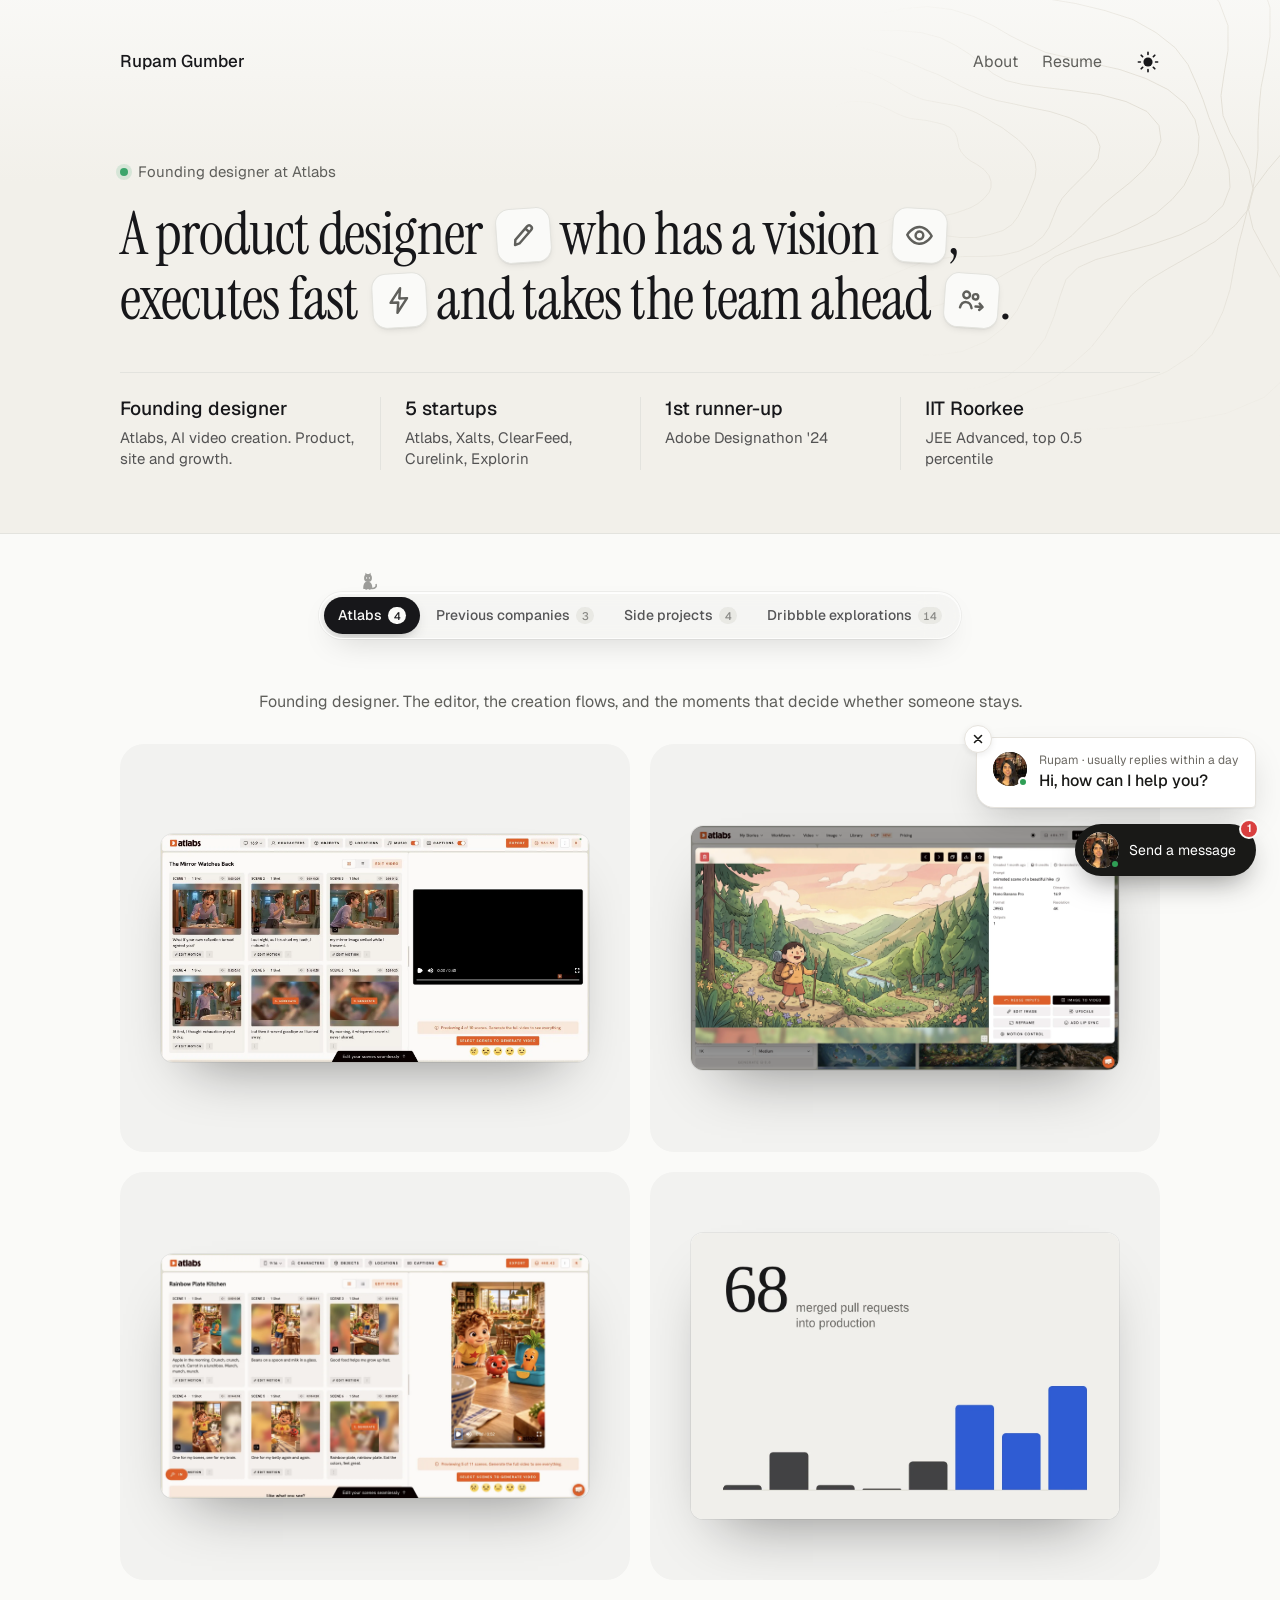
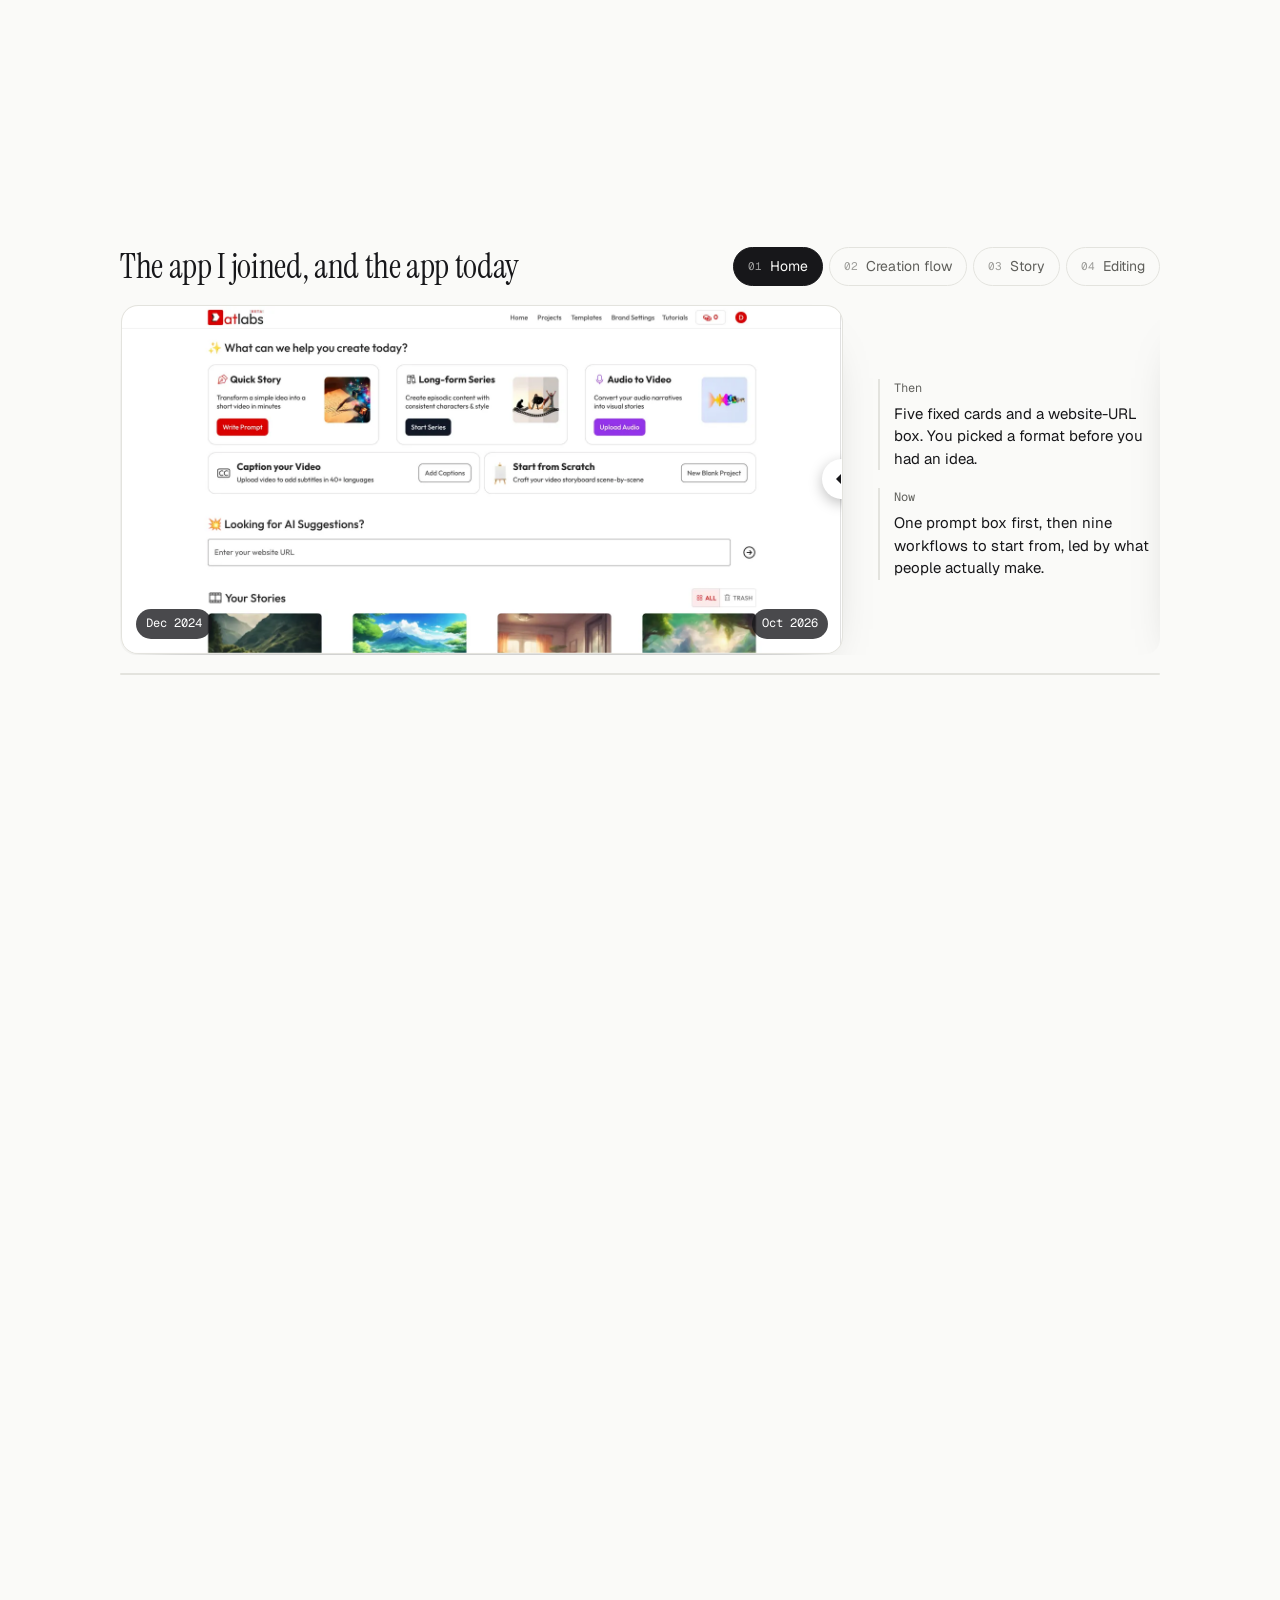
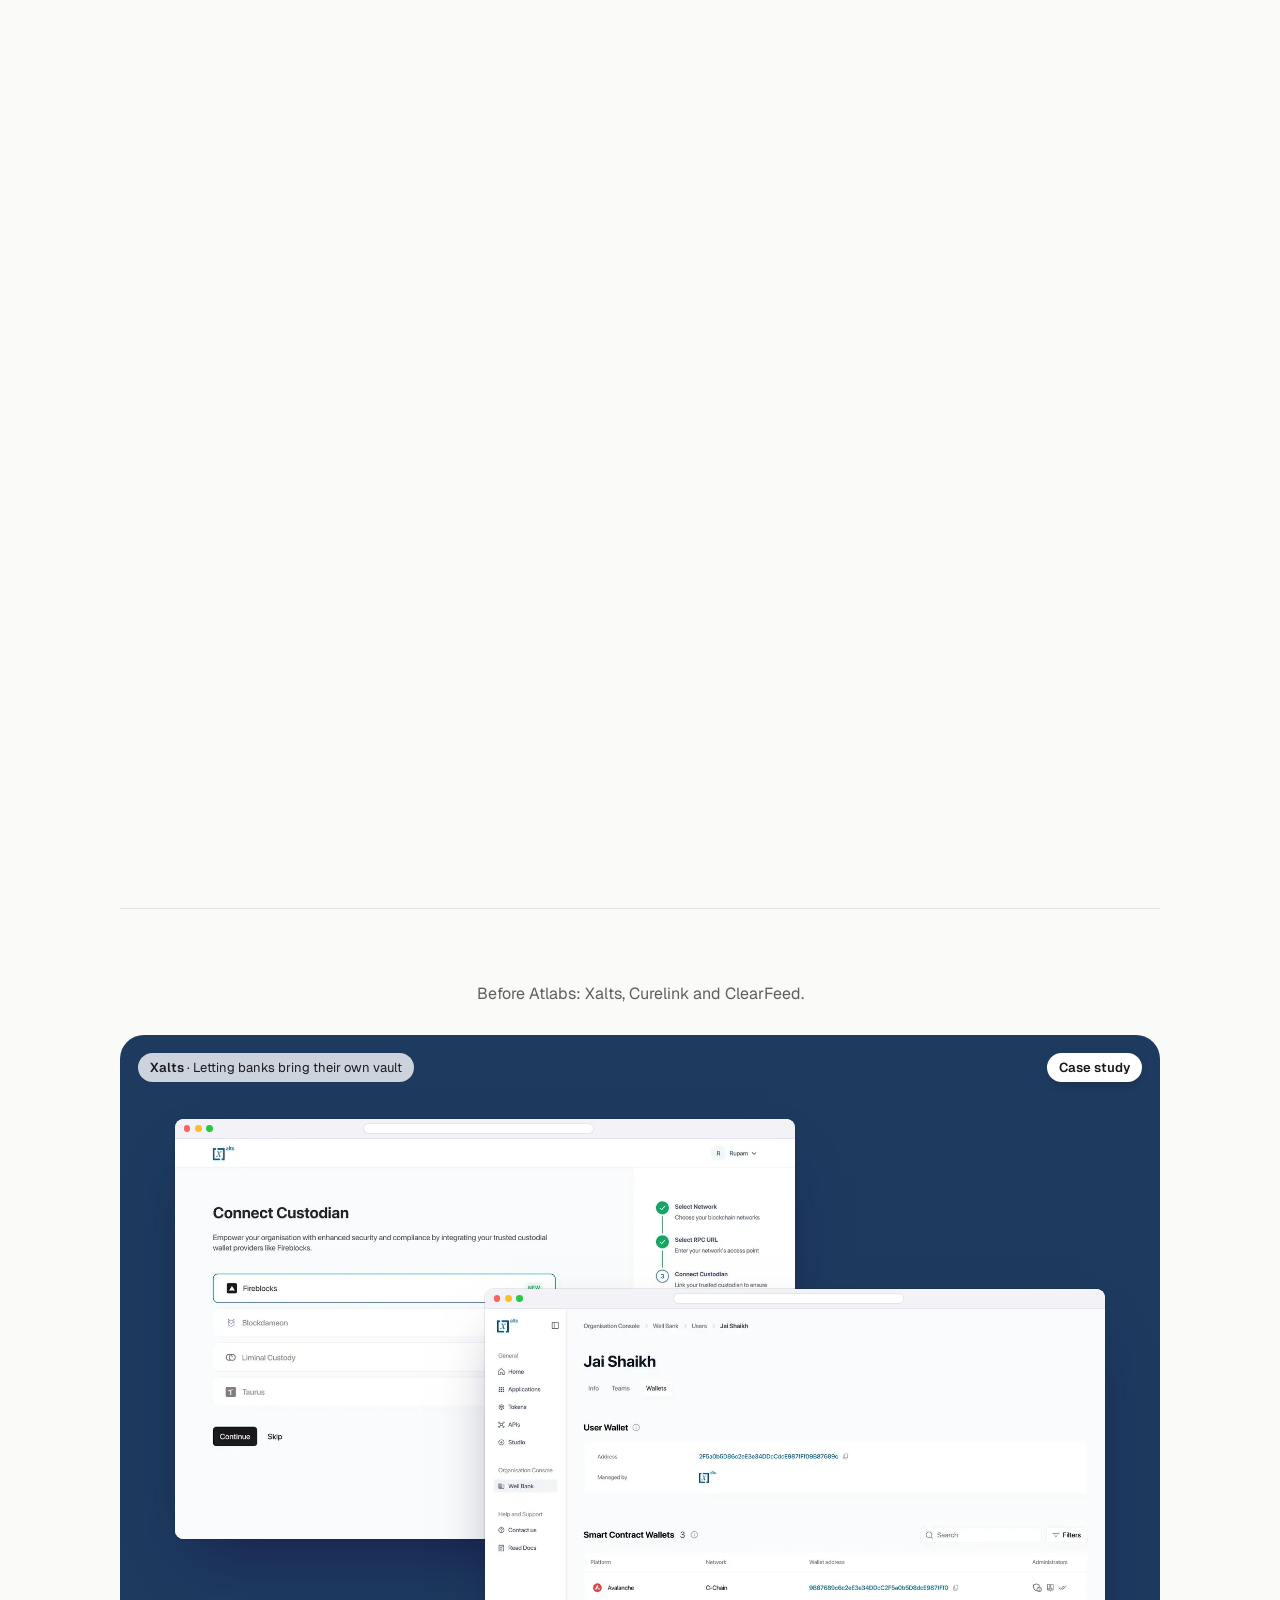
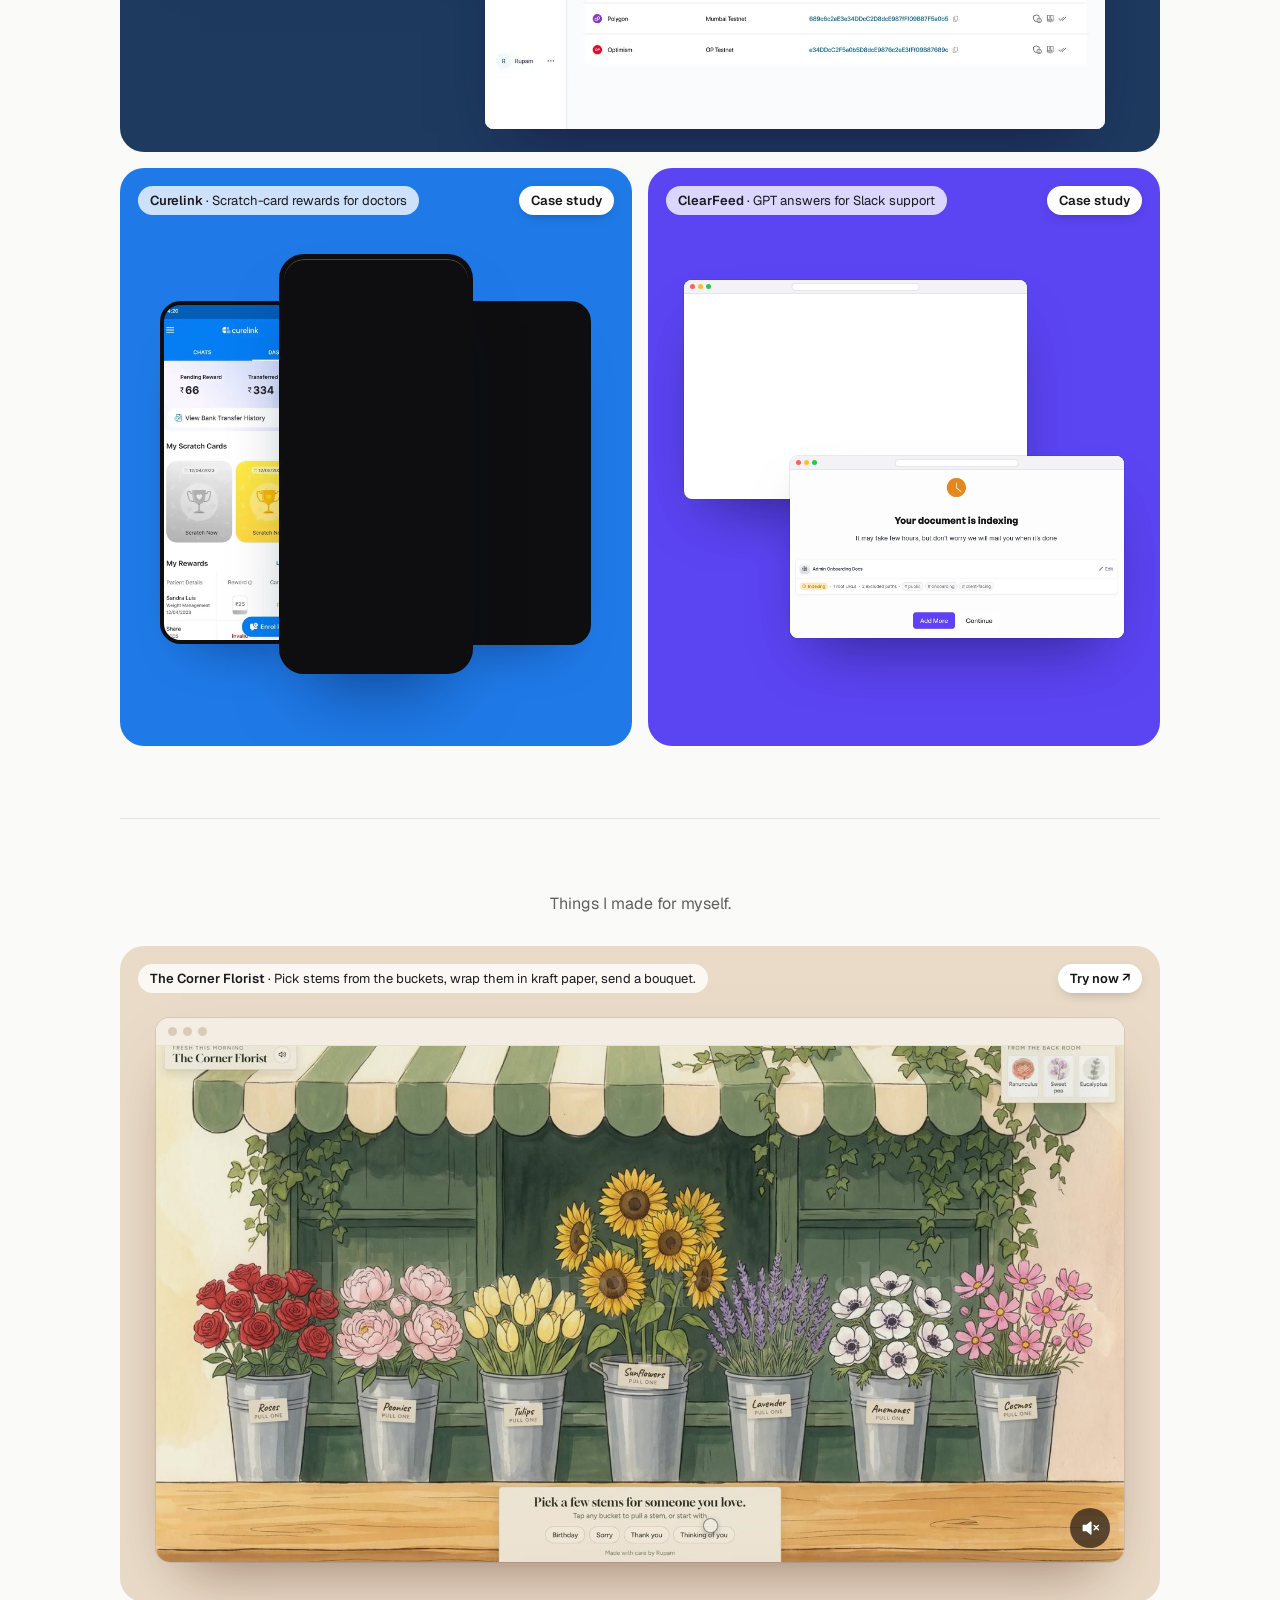
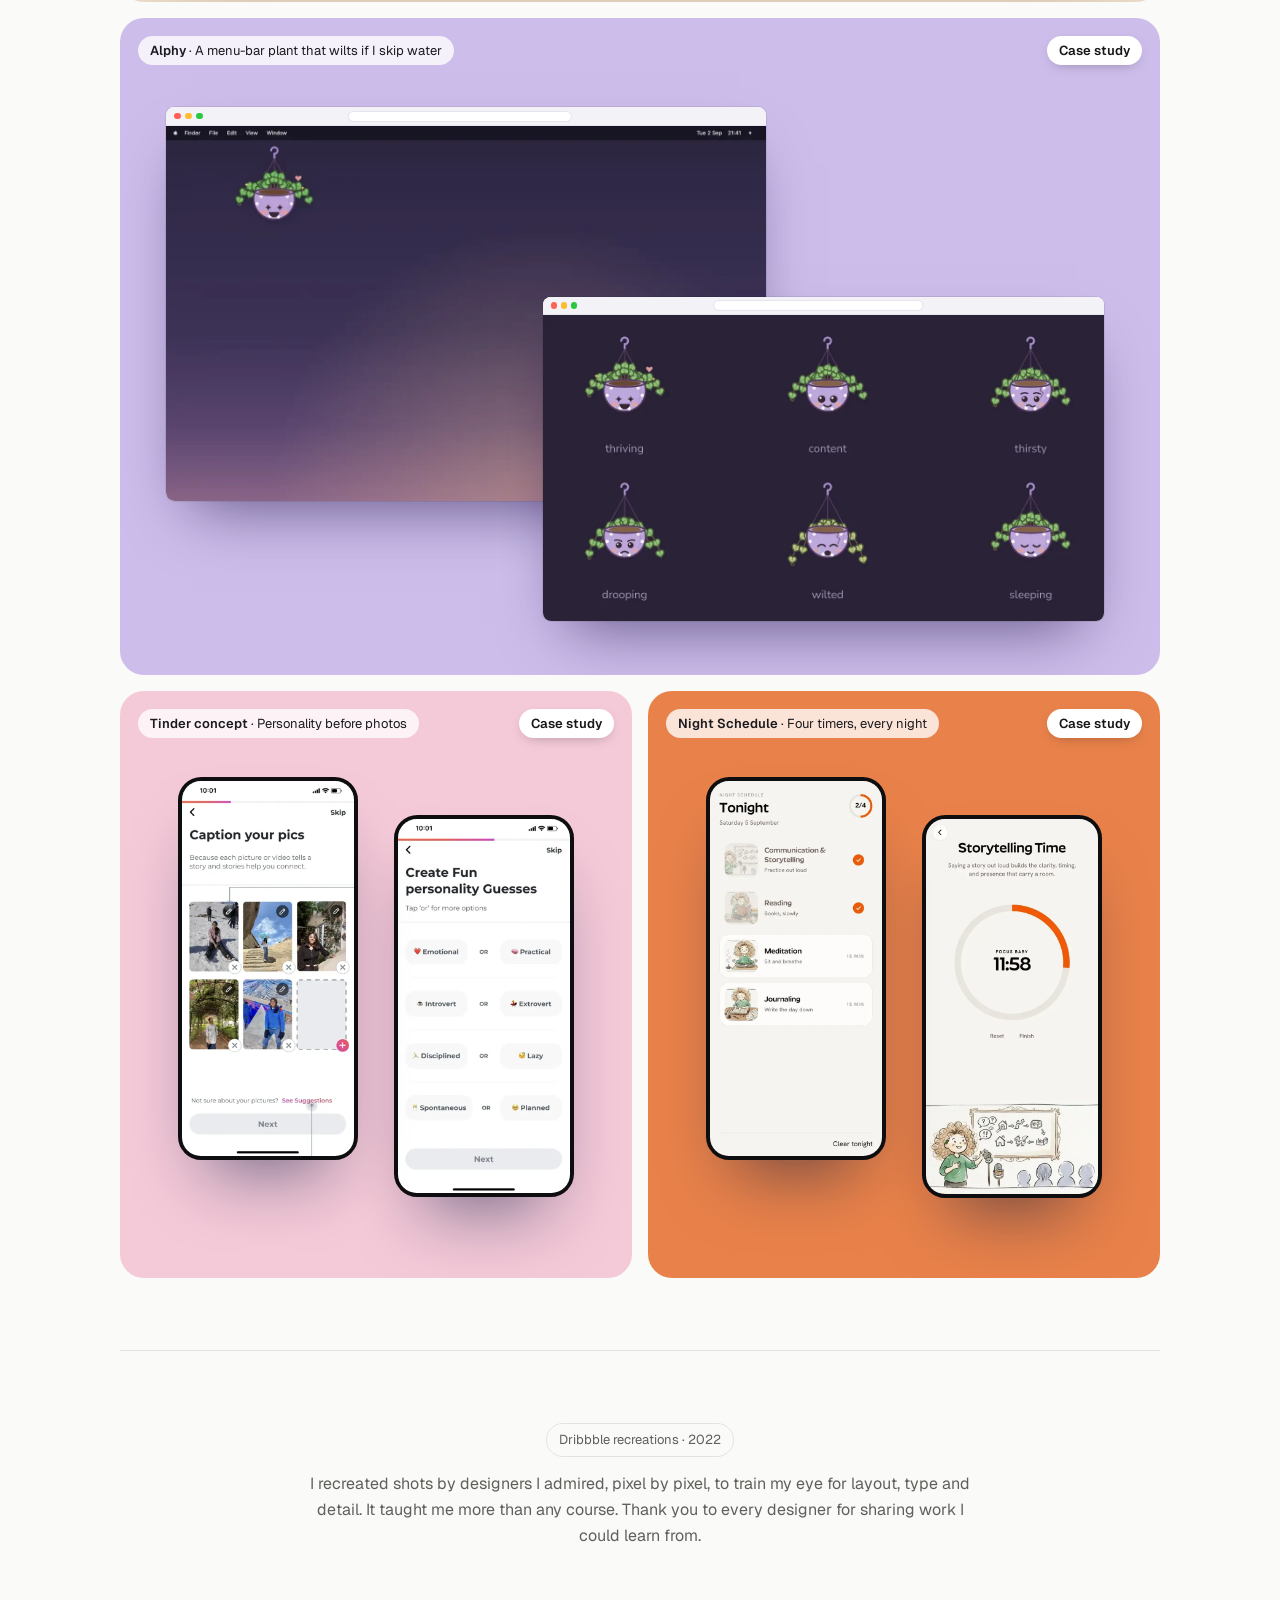
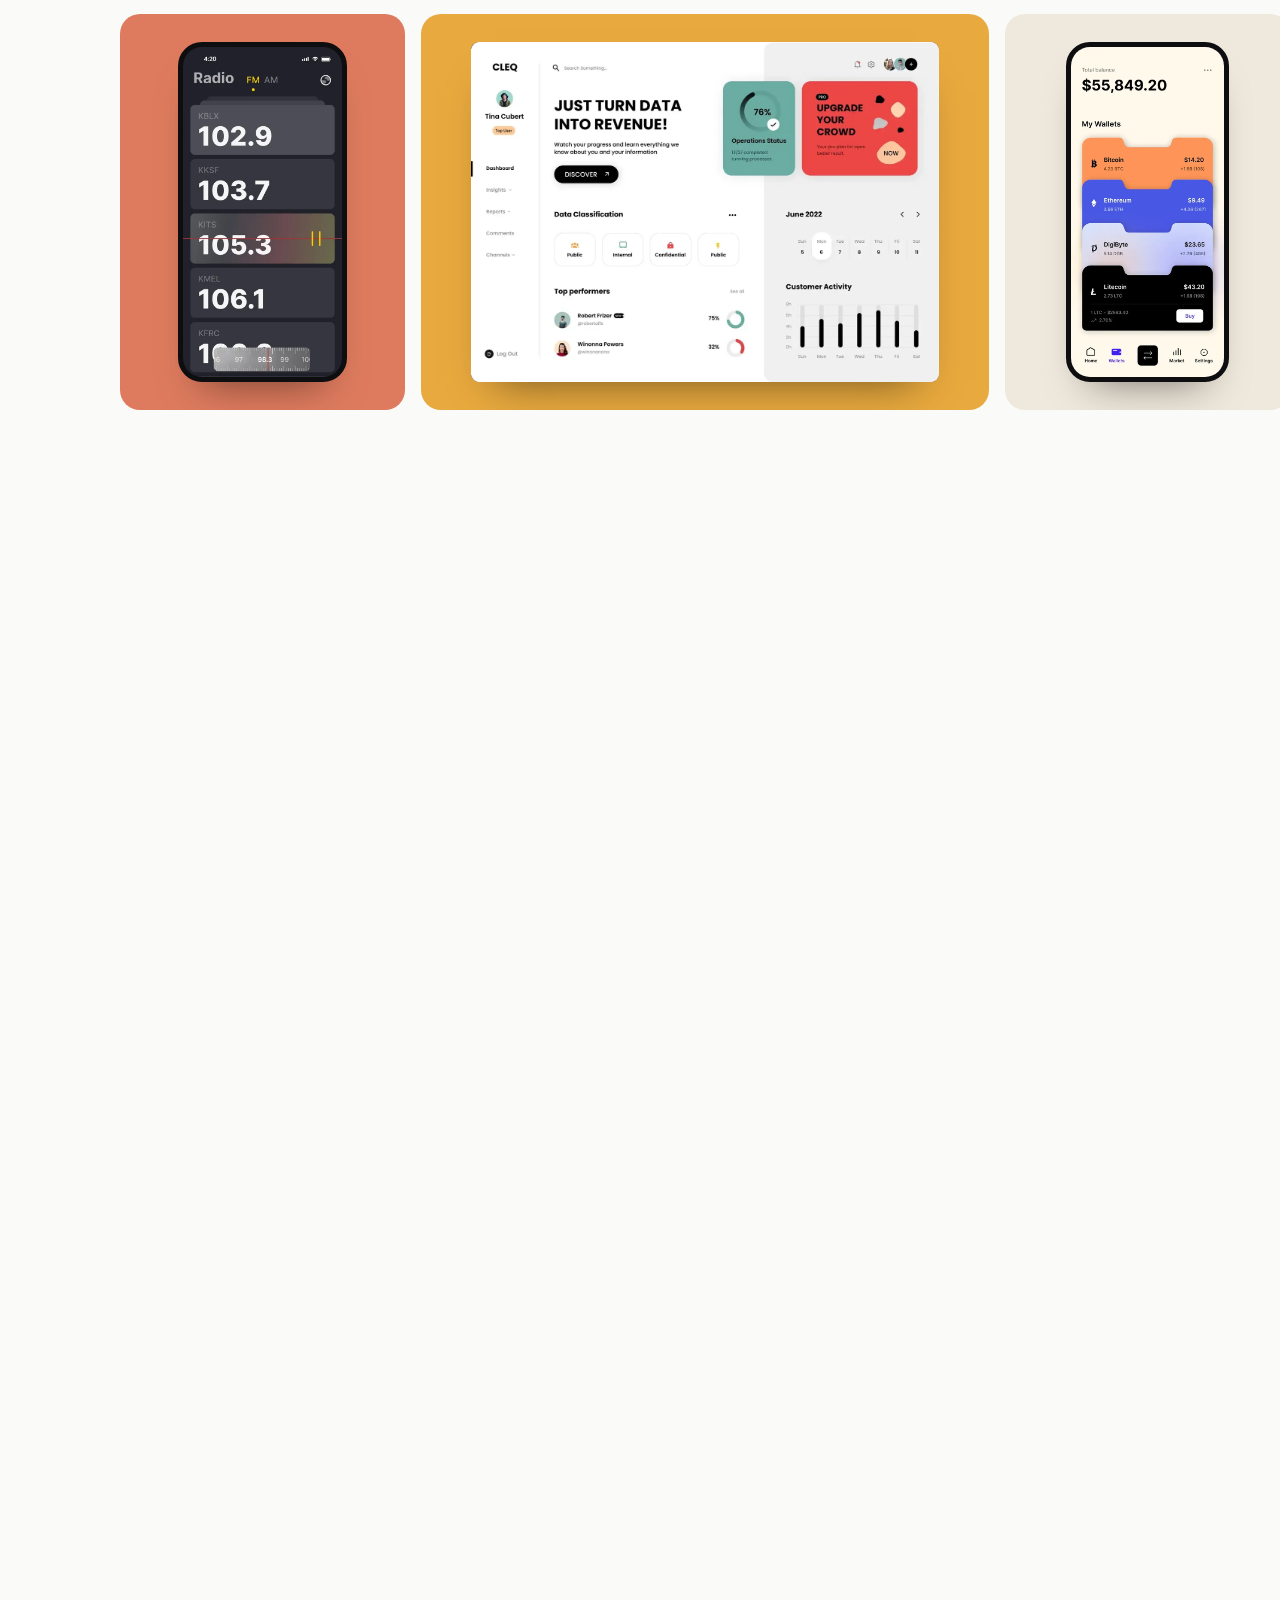
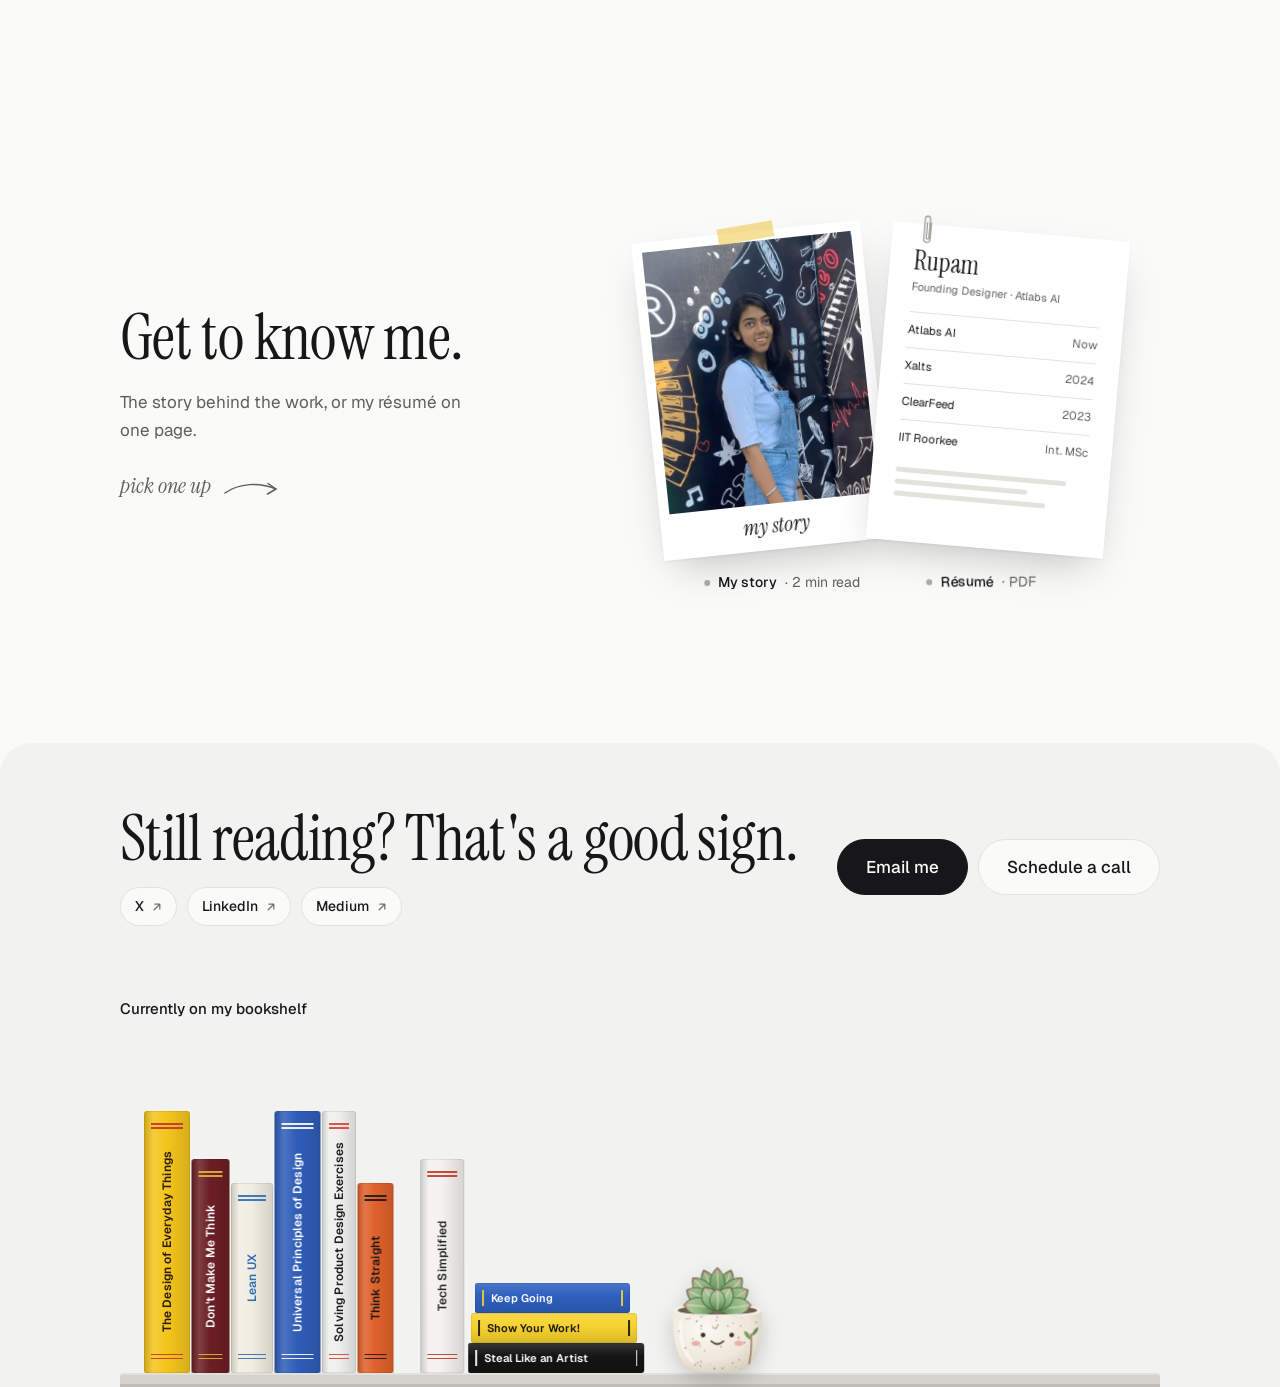
==== commit 73730fe2: "Diwali lights switched off for now; when on, dark mode for everyone Co-Authored-By: Claude Opus 5.5 " ====
--- a/index.html
+++ b/index.html
@@ -1,7 +1,7 @@
 <!doctype html>
 <html lang="en" data-theme="light">
 <head>
-<script>/* Diwali season: lights + dark by default until this date */window.__diwali=Date.now()<Date.parse('2026-11-16T00:00:00+05:30');try{if(window.__diwali&&localStorage.getItem('theme')===null)document.documentElement.setAttribute('data-theme','dark')}catch(e){}</script>
+<script>/* Diwali lights: set DIWALI_ON to true to switch them on (dark mode for everyone, lights on the home page). They switch off by themselves after the end date. */var DIWALI_ON=false;window.__diwali=DIWALI_ON&&Date.now()<Date.parse('2026-11-16T00:00:00+05:30');if(window.__diwali)document.documentElement.setAttribute('data-theme','dark');</script>
 <meta charset="utf-8">
 <meta name="viewport" content="width=device-width, initial-scale=1, viewport-fit=cover">
 <link rel="apple-touch-icon" href="[data-uri]">
@@ -56,7 +56,7 @@
   <div id="app"><main>
 <section class="intro">
   <span class="now"><i></i>Founding designer at Atlabs</span>
-  <h1 class="lead" style="position: relative; --dlg: 0.36;">A <span class="nw"><span class="hw" style="--mk:rgba(123,97,255,.16)"><span class="dl-word">product</span> <span class="nw"><span class="dl-word">designer</span> <span class="ico i-pen fx-btn" role="button" tabindex="0" aria-label="Play: designer"><svg viewBox="0 0 24 24"><path class="ink" d="M3.5 20.5h8"></path><path d="M5 19l3.5-1 9.8-9.8a2.1 2.1 0 0 0-3-3L5.5 15 5 19z"></path><path d="M13.8 6.7l3 3" stroke-linecap="butt"></path></svg></span></span></span> who has a <span class="hw" style="--mk:rgba(47,91,211,.14)"><span class="nw">vision <span class="ico i-eye fx-btn" role="button" tabindex="0" aria-label="Play: vision"><svg viewBox="0 0 24 24"><g class="lid"><path d="M2.5 12S6 5.5 12 5.5 21.5 12 21.5 12 18 18.5 12 18.5 2.5 12 2.5 12z"></path><circle cx="12" cy="12" r="3"></circle></g></svg></span></span></span>,</span> <span class="nw"><span class="hw" style="--mk:rgba(224,112,58,.18)">executes <span class="nw">fast <span class="ico i-bolt fx-btn" role="button" tabindex="0" aria-label="Play: executes fast"><svg viewBox="0 0 24 24"><path d="M13 2.5 5 13.5h6l-1 8 8-11h-6z"></path></svg></span></span></span> and <span class="hw" style="--mk:rgba(59,165,107,.18)">takes the team <span class="nw">ahead <span class="ico i-team fx-btn" role="button" tabindex="0" aria-label="Play: takes the team ahead"><svg viewBox="0 0 24 24"><g class="ppl"><circle cx="8" cy="8" r="2.6"></circle><path d="M3.5 18c.6-2.8 2.4-4.4 4.5-4.4s3.9 1.6 4.5 4.4"></path><circle cx="15" cy="9" r="2.1"></circle></g><path class="go" d="M15.5 16.5h5M18.5 14l2.5 2.5-2.5 2.5"></path></svg></span></span></span>.</span><canvas id="dl-word-cv" aria-hidden="true" width="920" height="197" style="width: 920px; height: 197.484px;"></canvas></h1>
+  <h1 class="lead">A <span class="nw"><span class="hw" style="--mk:rgba(123,97,255,.16)">product <span class="nw">designer <span class="ico i-pen fx-btn" role="button" tabindex="0" aria-label="Play: designer"><svg viewBox="0 0 24 24"><path class="ink" d="M3.5 20.5h8"></path><path d="M5 19l3.5-1 9.8-9.8a2.1 2.1 0 0 0-3-3L5.5 15 5 19z"></path><path d="M13.8 6.7l3 3" stroke-linecap="butt"></path></svg></span></span></span> who has a <span class="hw" style="--mk:rgba(47,91,211,.14)"><span class="nw">vision <span class="ico i-eye fx-btn" role="button" tabindex="0" aria-label="Play: vision"><svg viewBox="0 0 24 24"><g class="lid"><path d="M2.5 12S6 5.5 12 5.5 21.5 12 21.5 12 18 18.5 12 18.5 2.5 12 2.5 12z"></path><circle cx="12" cy="12" r="3"></circle></g></svg></span></span></span>,</span> <span class="nw"><span class="hw" style="--mk:rgba(224,112,58,.18)">executes <span class="nw">fast <span class="ico i-bolt fx-btn" role="button" tabindex="0" aria-label="Play: executes fast"><svg viewBox="0 0 24 24"><path d="M13 2.5 5 13.5h6l-1 8 8-11h-6z"></path></svg></span></span></span> and <span class="hw" style="--mk:rgba(59,165,107,.18)">takes the team <span class="nw">ahead <span class="ico i-team fx-btn" role="button" tabindex="0" aria-label="Play: takes the team ahead"><svg viewBox="0 0 24 24"><g class="ppl"><circle cx="8" cy="8" r="2.6"></circle><path d="M3.5 18c.6-2.8 2.4-4.4 4.5-4.4s3.9 1.6 4.5 4.4"></path><circle cx="15" cy="9" r="2.1"></circle></g><path class="go" d="M15.5 16.5h5M18.5 14l2.5 2.5-2.5 2.5"></path></svg></span></span></span>.</span></h1>
   <ul class="proof" aria-label="Highlights">
     <li><b>Founding designer</b><span>Atlabs, AI video creation. Product, site and growth.</span></li>
     <li><b>5 startups</b><span>Atlabs, Xalts, ClearFeed, Curelink, Explorin</span></li>
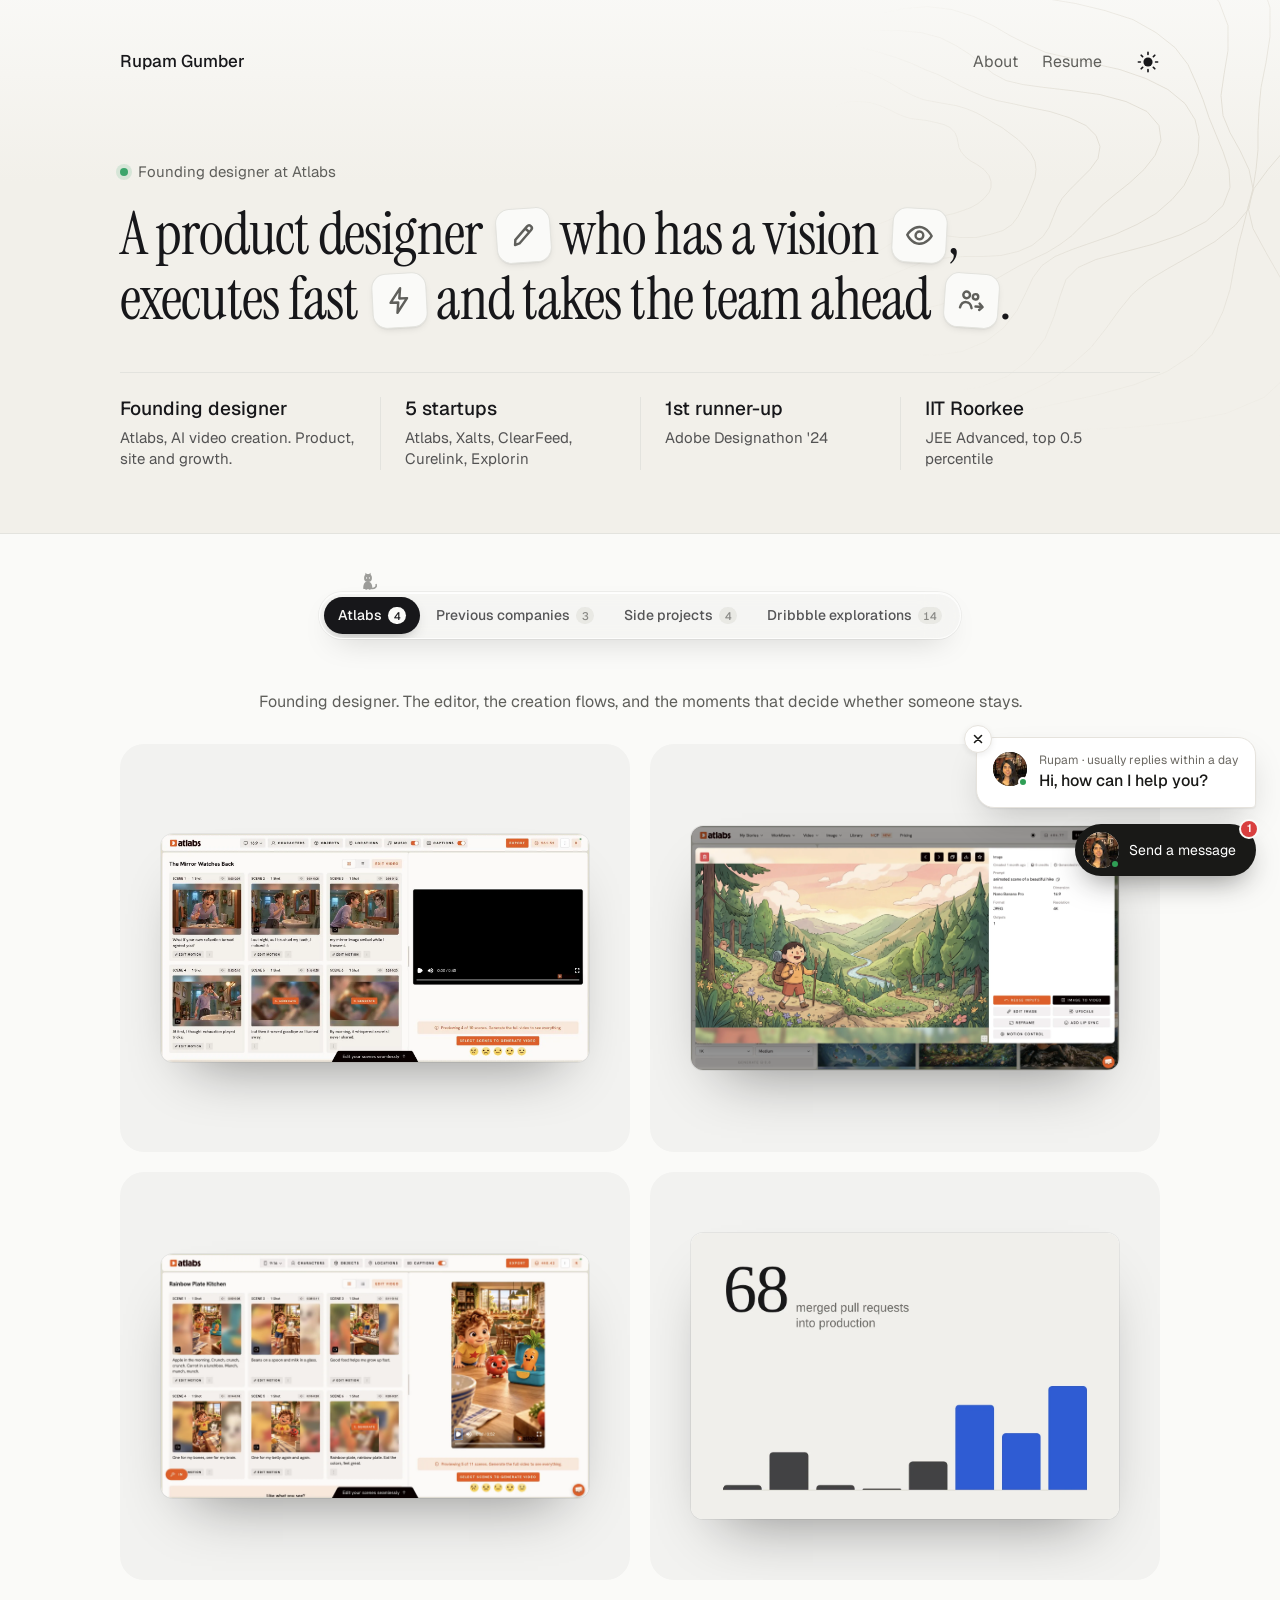
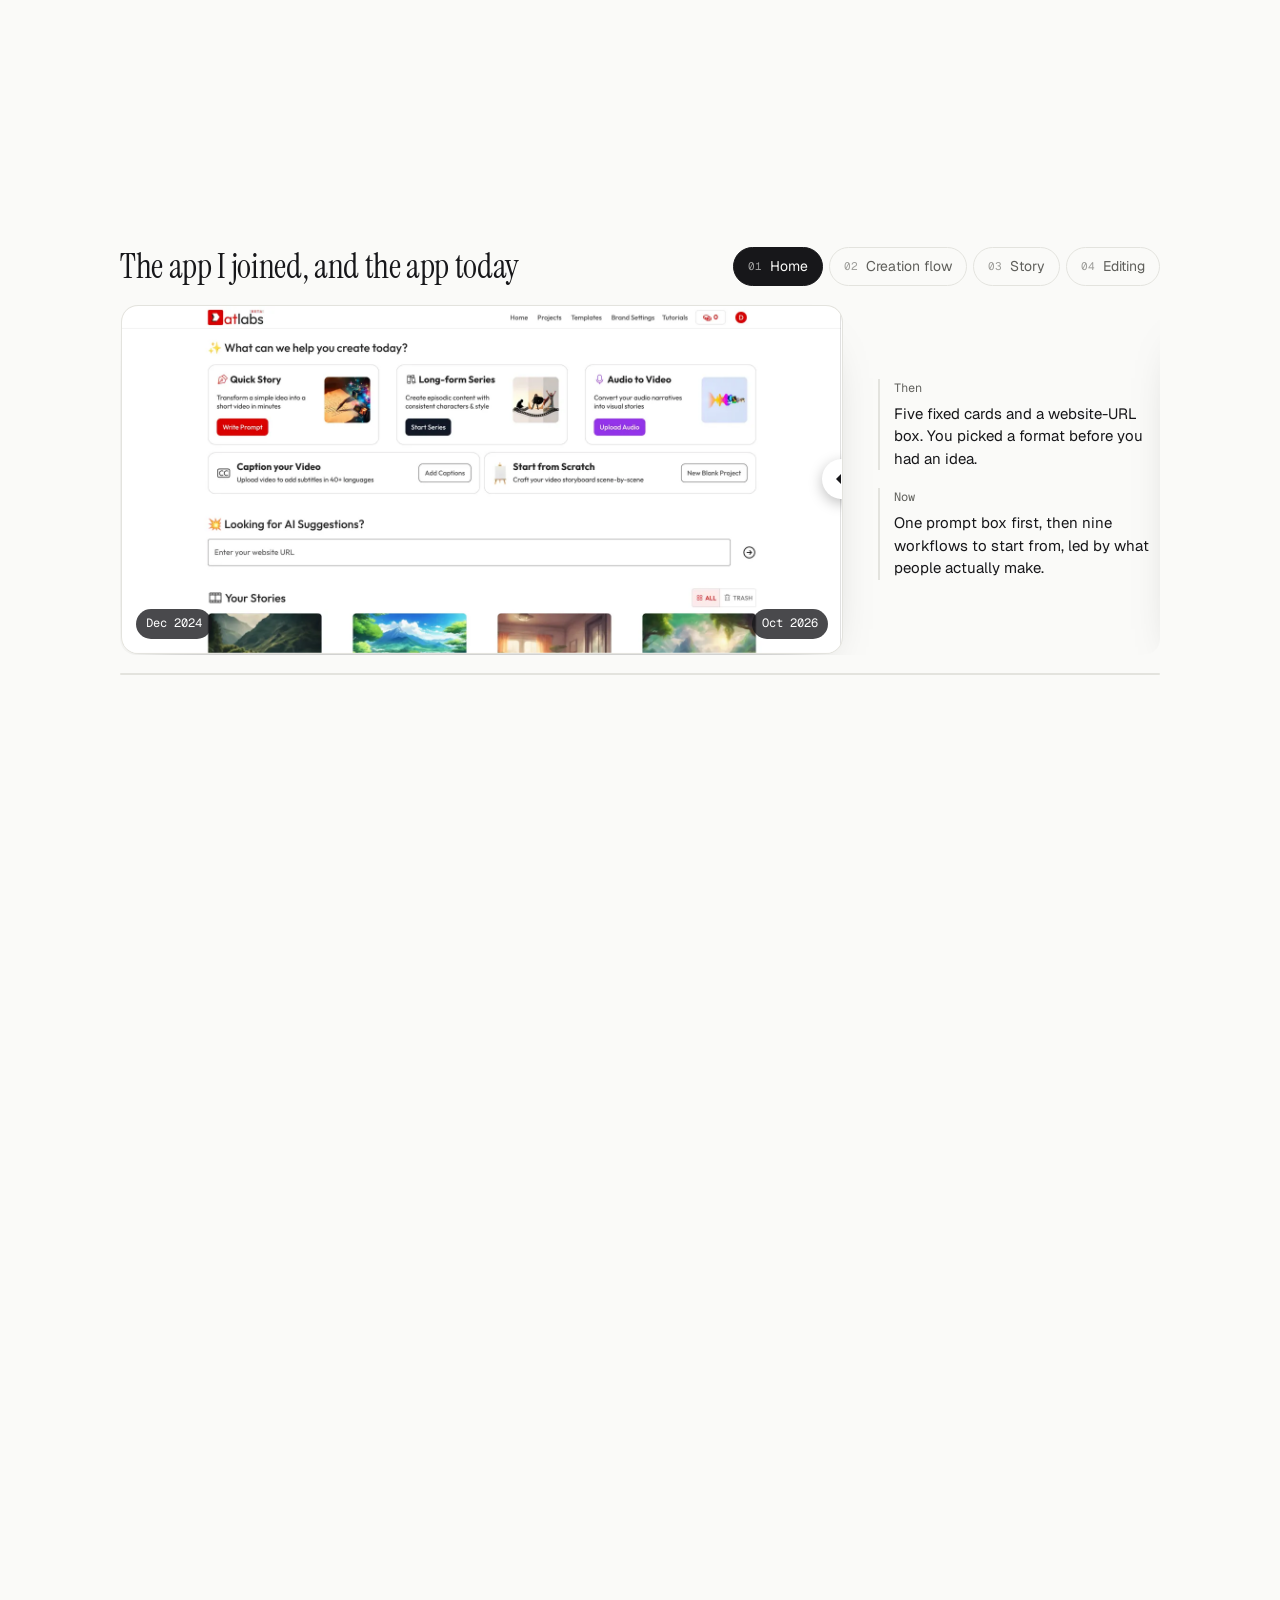
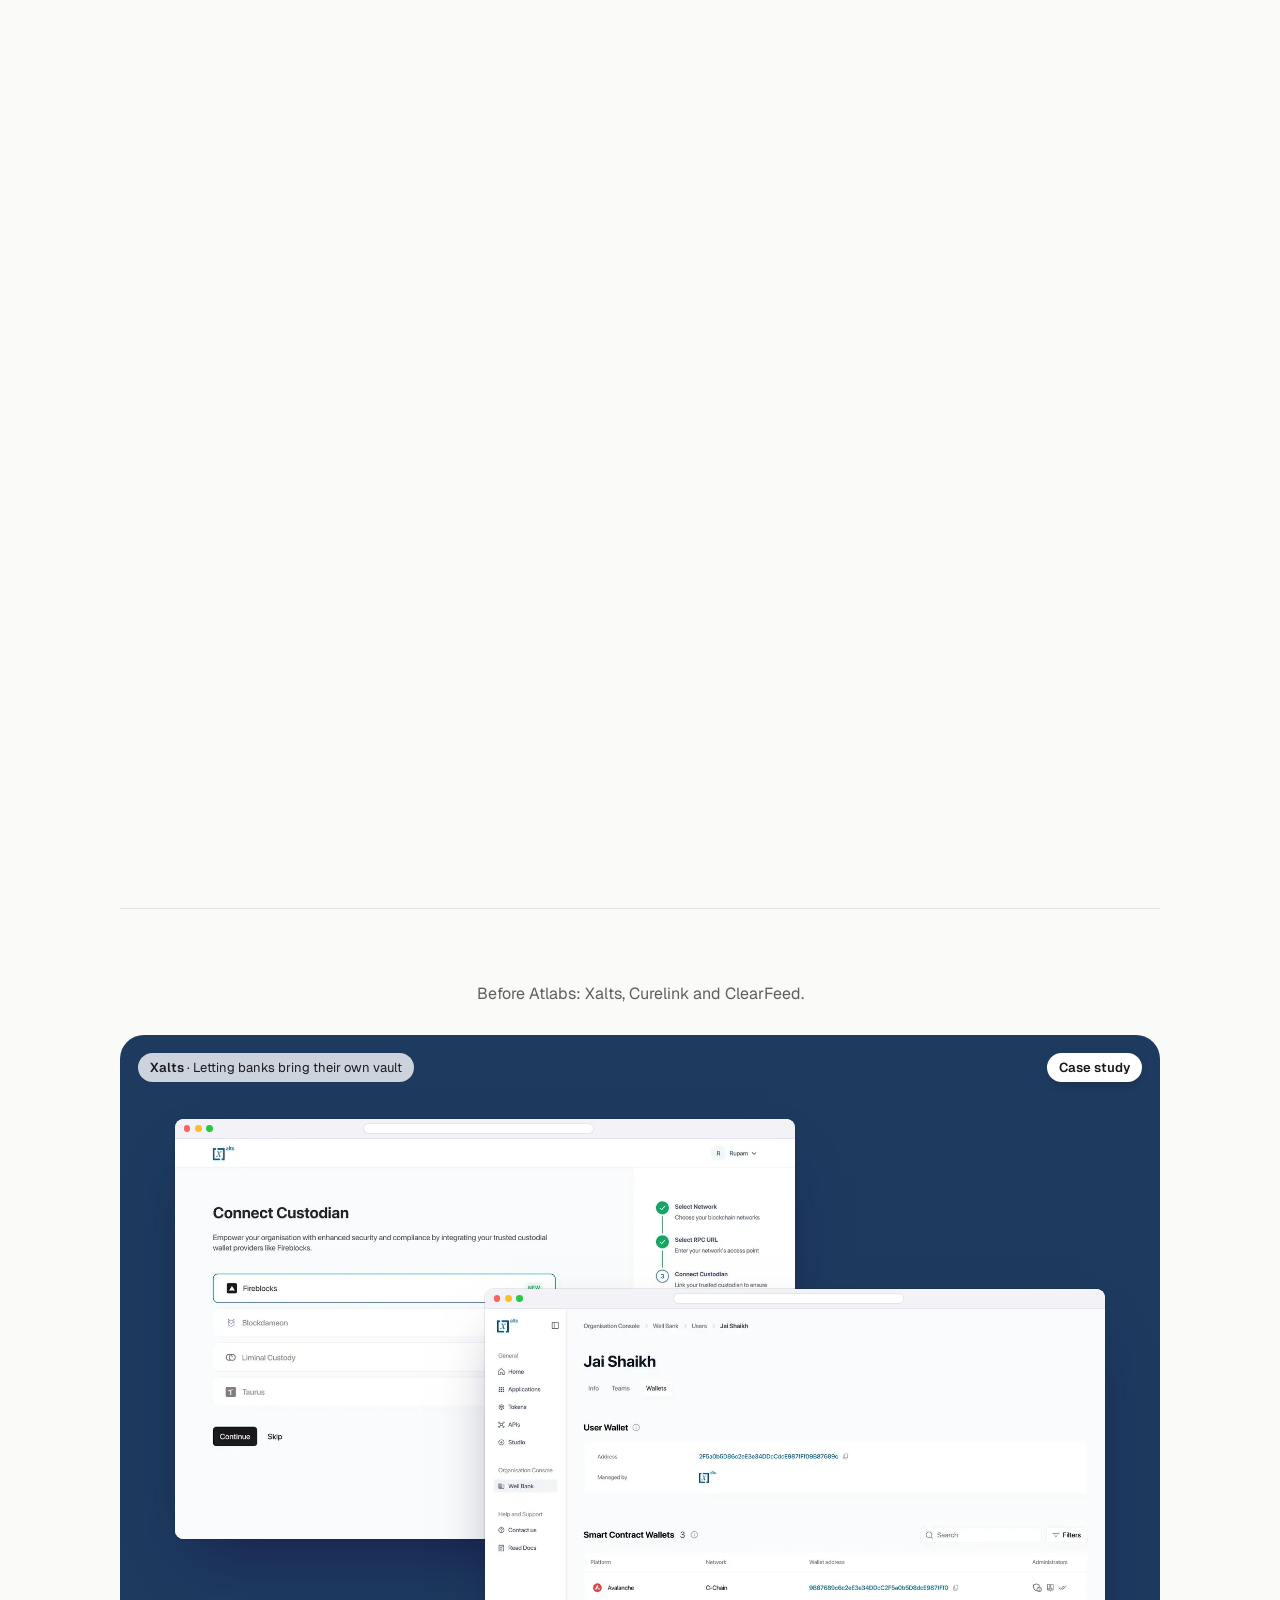
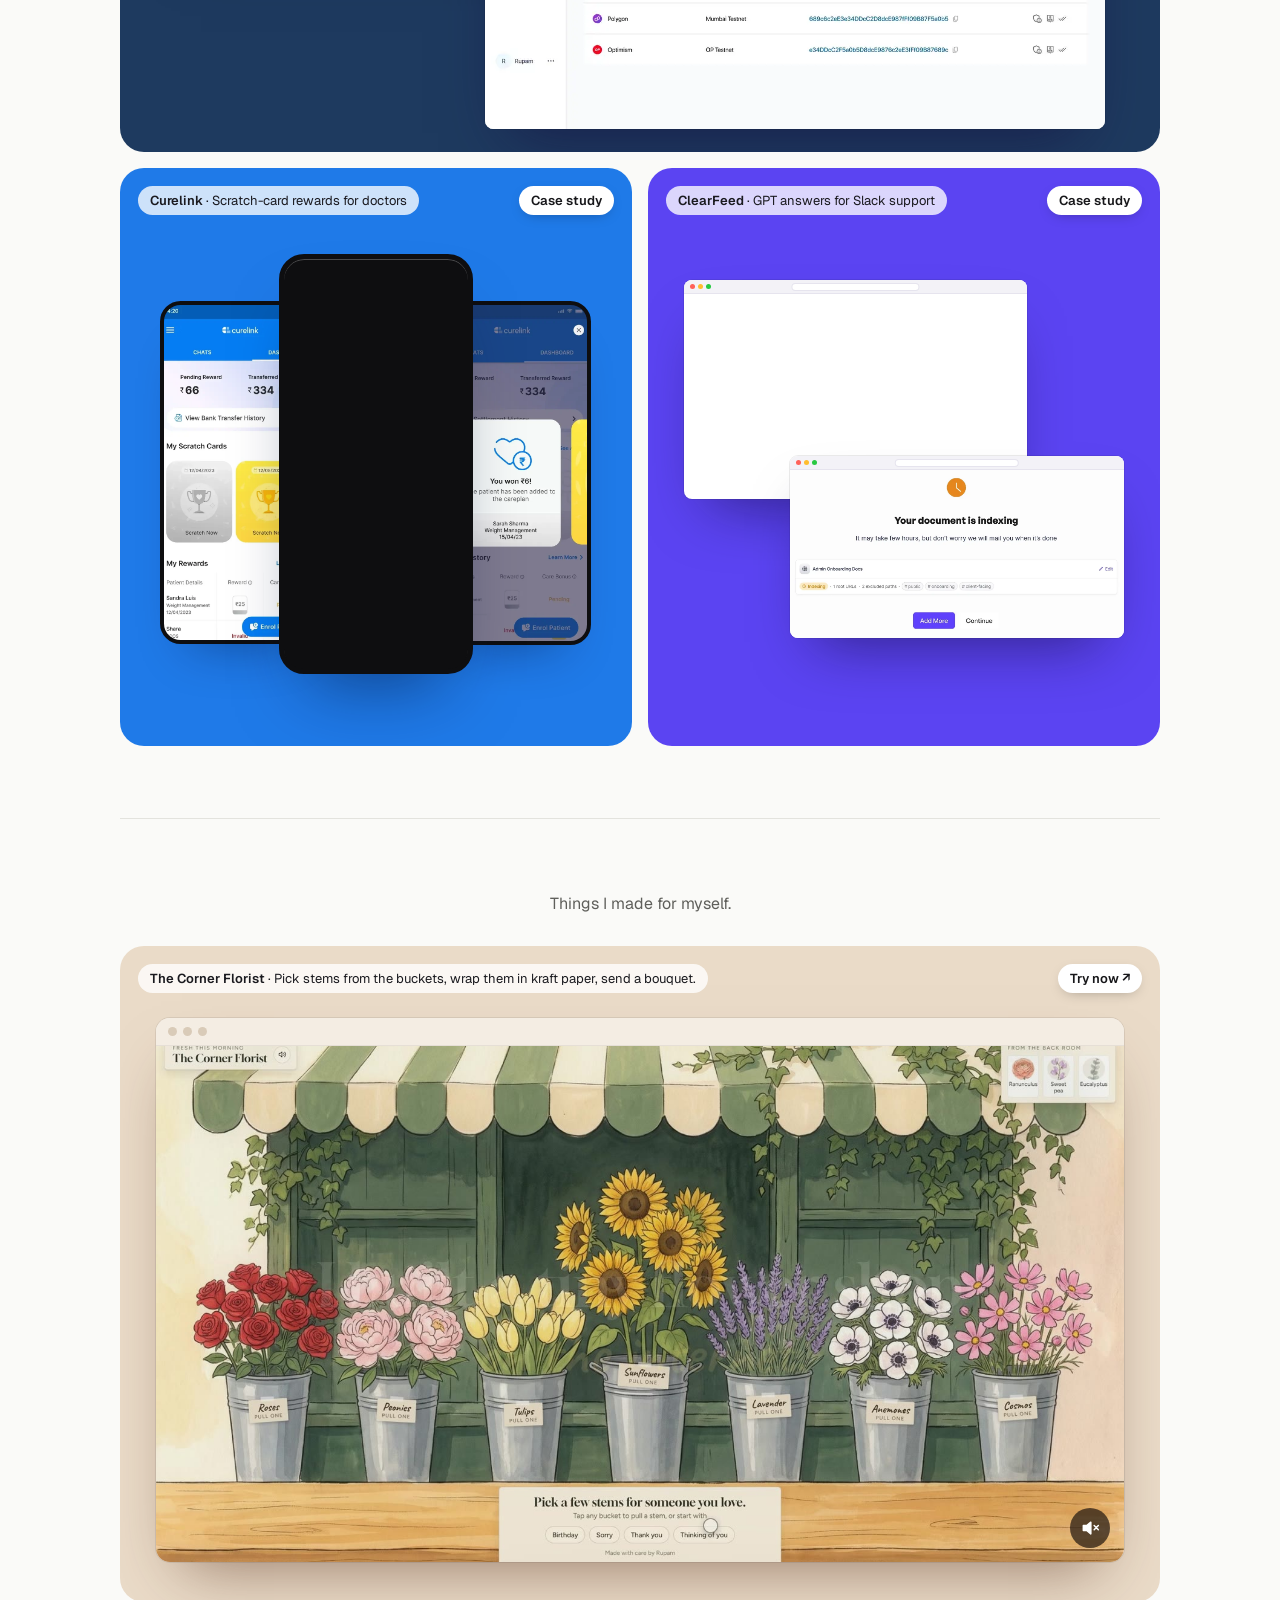
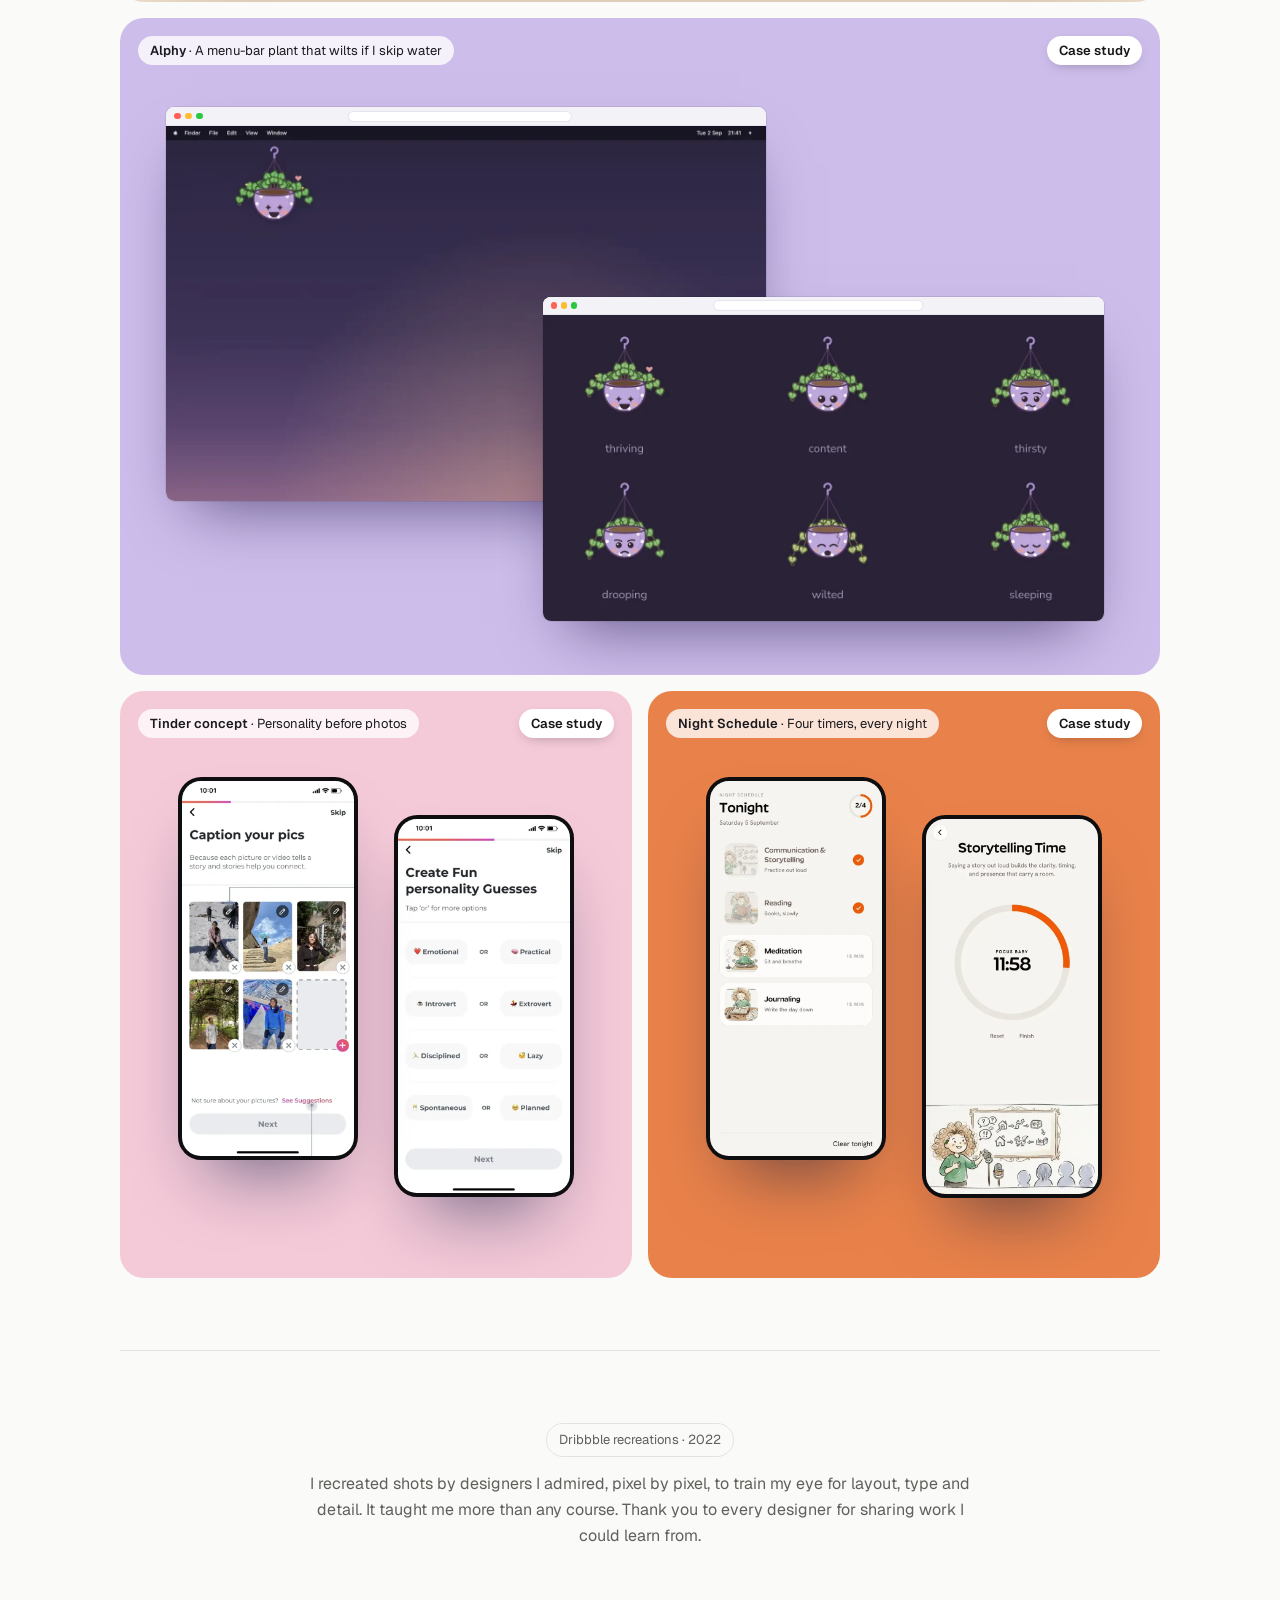
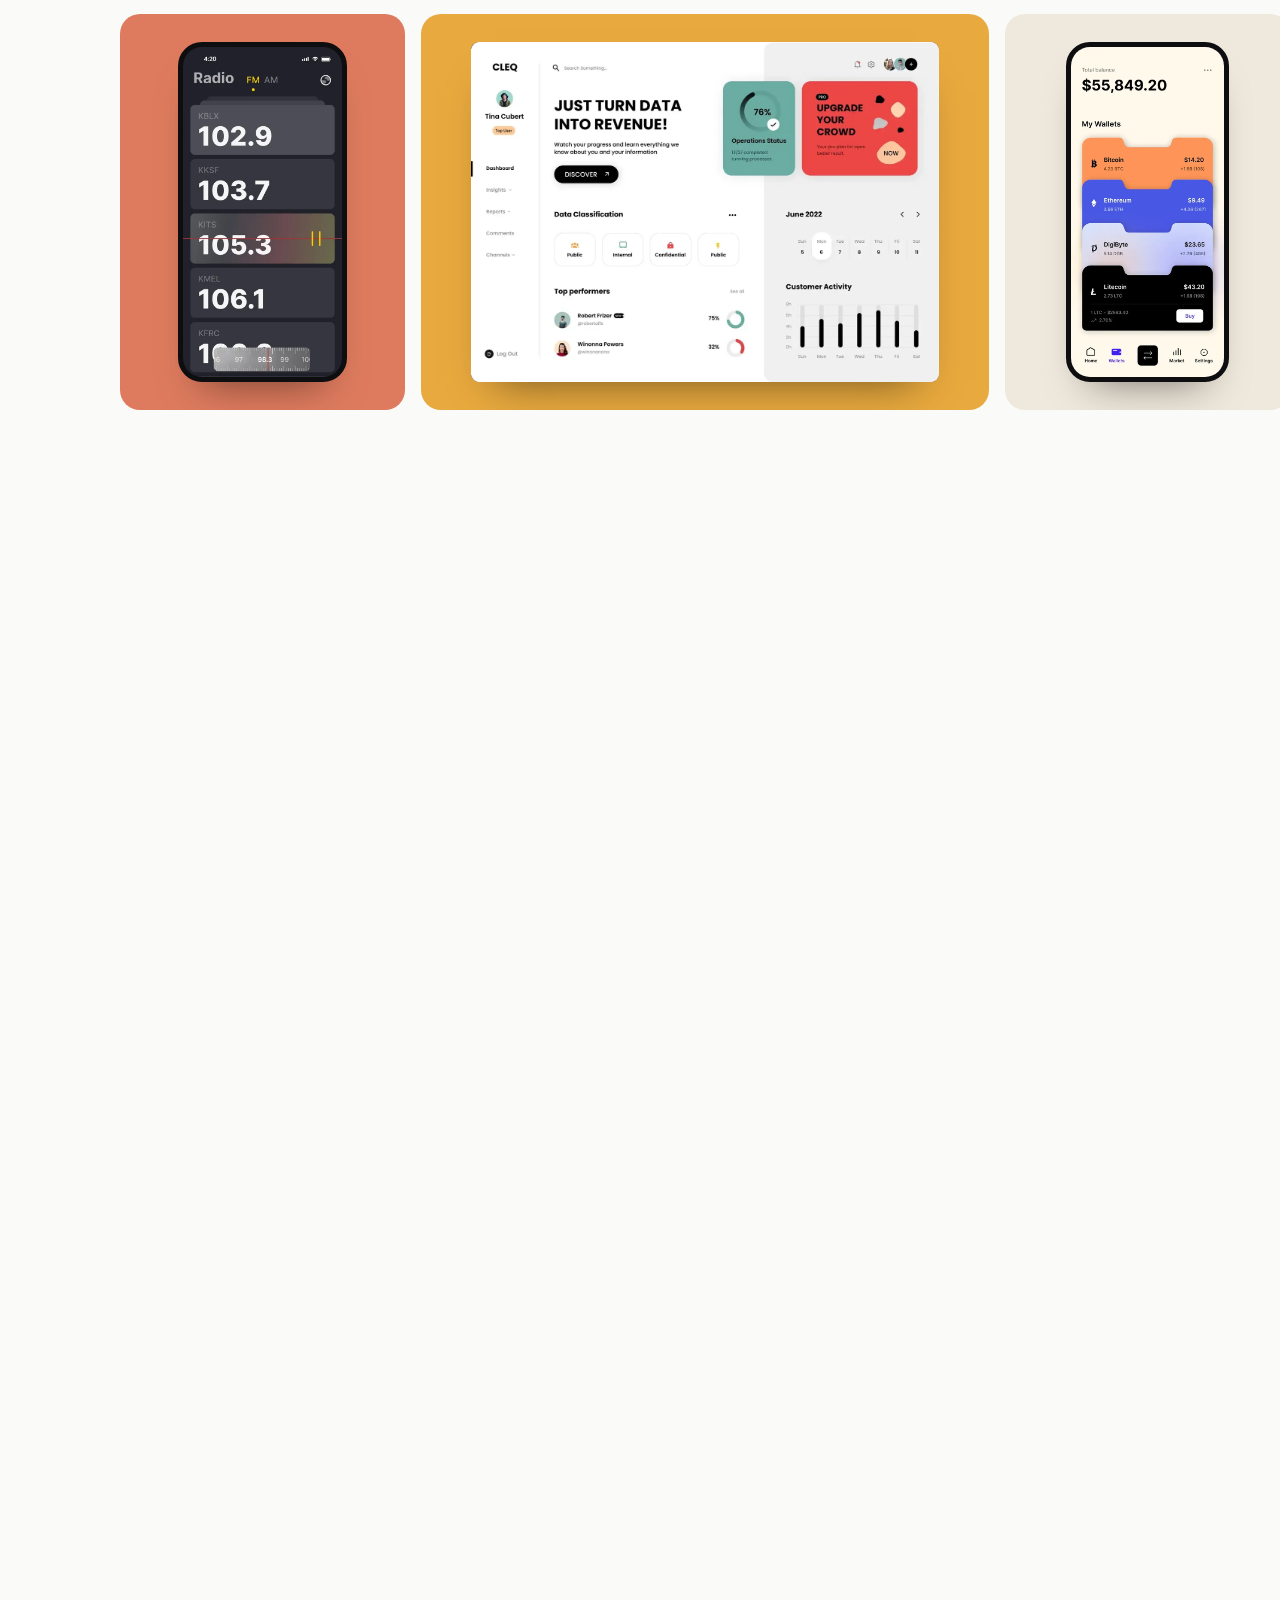
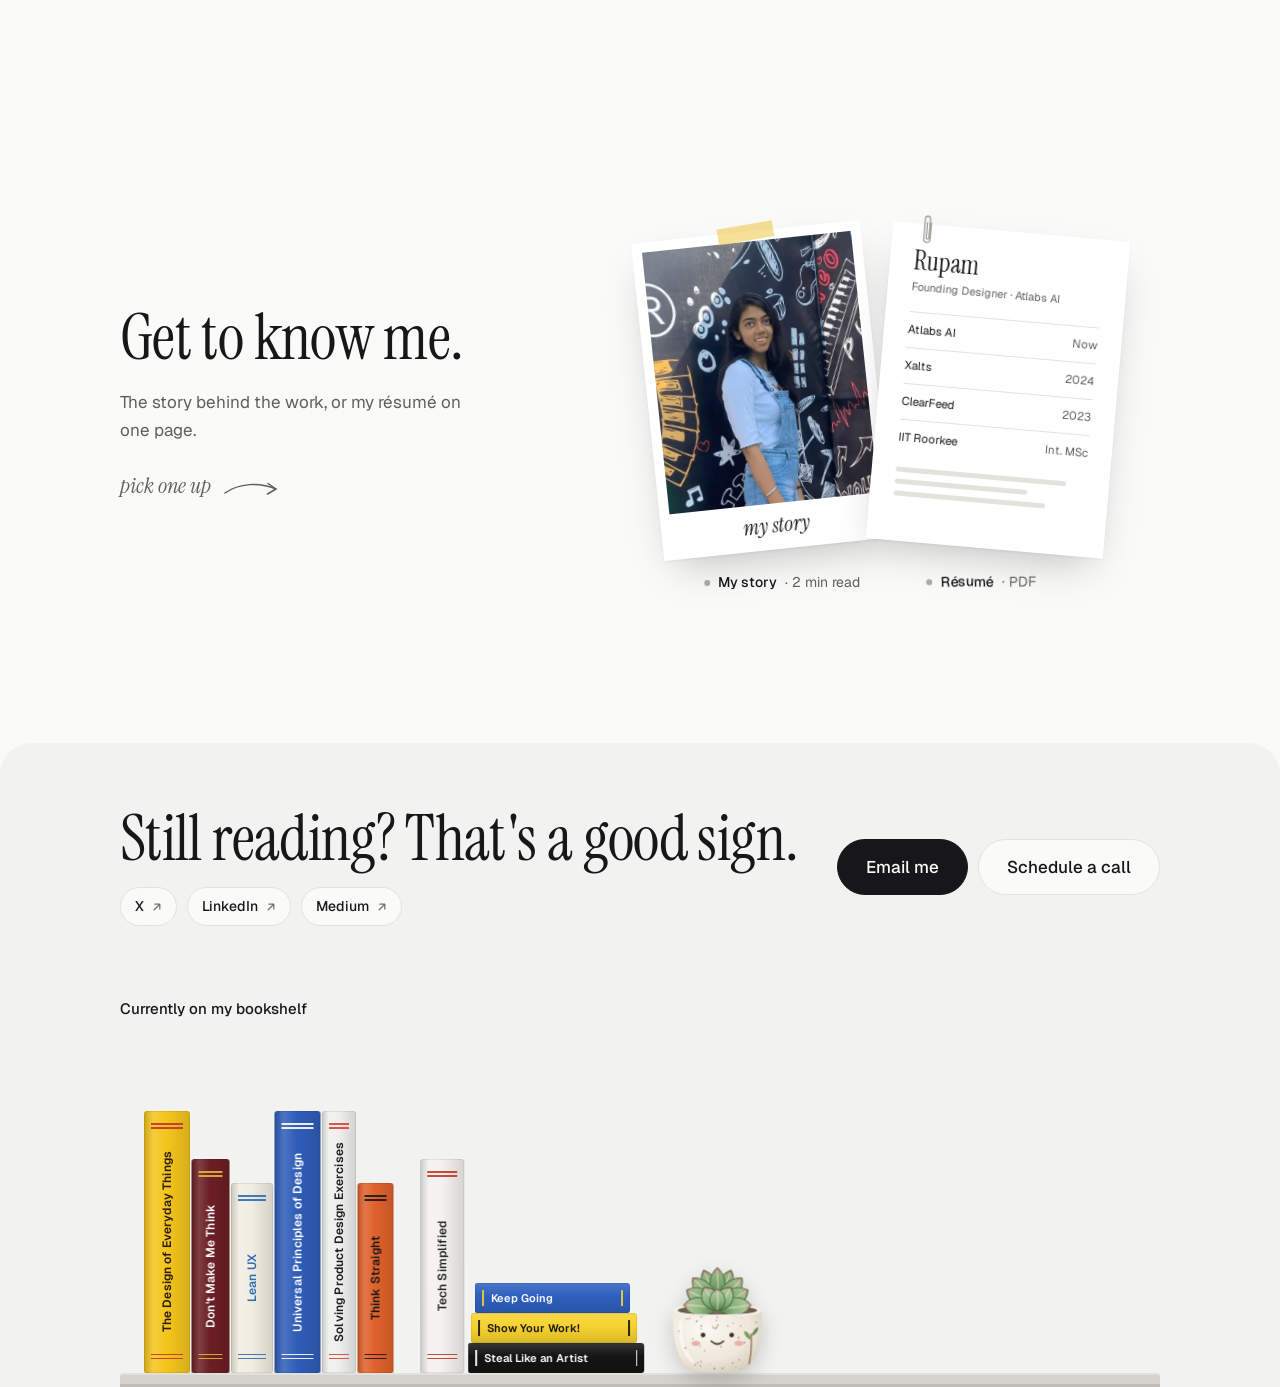
==== commit 79f679c6: "Diwali lights on; one strand per side on mobile; soften the side glow edge Co-Authored-By: Claude Op" ====
--- a/index.html
+++ b/index.html
@@ -1,7 +1,7 @@
 <!doctype html>
 <html lang="en" data-theme="light">
 <head>
-<script>/* Diwali lights: set DIWALI_ON to true to switch them on (dark mode for everyone, lights on the home page). They switch off by themselves after the end date. */var DIWALI_ON=false;window.__diwali=DIWALI_ON&&Date.now()<Date.parse('2026-11-16T00:00:00+05:30');if(window.__diwali)document.documentElement.setAttribute('data-theme','dark');</script>
+<script>/* Diwali lights: set DIWALI_ON to true to switch them on (dark mode for everyone, lights on the home page). They switch off by themselves after the end date. */var DIWALI_ON=true;window.__diwali=DIWALI_ON&&Date.now()<Date.parse('2026-11-16T00:00:00+05:30');if(window.__diwali)document.documentElement.setAttribute('data-theme','dark');</script>
 <meta charset="utf-8">
 <meta name="viewport" content="width=device-width, initial-scale=1, viewport-fit=cover">
 <link rel="apple-touch-icon" href="[data-uri]">
@@ -56,7 +56,7 @@
   <div id="app"><main>
 <section class="intro">
   <span class="now"><i></i>Founding designer at Atlabs</span>
-  <h1 class="lead">A <span class="nw"><span class="hw" style="--mk:rgba(123,97,255,.16)">product <span class="nw">designer <span class="ico i-pen fx-btn" role="button" tabindex="0" aria-label="Play: designer"><svg viewBox="0 0 24 24"><path class="ink" d="M3.5 20.5h8"></path><path d="M5 19l3.5-1 9.8-9.8a2.1 2.1 0 0 0-3-3L5.5 15 5 19z"></path><path d="M13.8 6.7l3 3" stroke-linecap="butt"></path></svg></span></span></span> who has a <span class="hw" style="--mk:rgba(47,91,211,.14)"><span class="nw">vision <span class="ico i-eye fx-btn" role="button" tabindex="0" aria-label="Play: vision"><svg viewBox="0 0 24 24"><g class="lid"><path d="M2.5 12S6 5.5 12 5.5 21.5 12 21.5 12 18 18.5 12 18.5 2.5 12 2.5 12z"></path><circle cx="12" cy="12" r="3"></circle></g></svg></span></span></span>,</span> <span class="nw"><span class="hw" style="--mk:rgba(224,112,58,.18)">executes <span class="nw">fast <span class="ico i-bolt fx-btn" role="button" tabindex="0" aria-label="Play: executes fast"><svg viewBox="0 0 24 24"><path d="M13 2.5 5 13.5h6l-1 8 8-11h-6z"></path></svg></span></span></span> and <span class="hw" style="--mk:rgba(59,165,107,.18)">takes the team <span class="nw">ahead <span class="ico i-team fx-btn" role="button" tabindex="0" aria-label="Play: takes the team ahead"><svg viewBox="0 0 24 24"><g class="ppl"><circle cx="8" cy="8" r="2.6"></circle><path d="M3.5 18c.6-2.8 2.4-4.4 4.5-4.4s3.9 1.6 4.5 4.4"></path><circle cx="15" cy="9" r="2.1"></circle></g><path class="go" d="M15.5 16.5h5M18.5 14l2.5 2.5-2.5 2.5"></path></svg></span></span></span>.</span></h1>
+  <h1 class="lead" style="position: relative; --dlg: 0.37;">A <span class="nw"><span class="hw" style="--mk:rgba(123,97,255,.16)"><span class="dl-word">product</span> <span class="nw"><span class="dl-word">designer</span> <span class="ico i-pen fx-btn" role="button" tabindex="0" aria-label="Play: designer"><svg viewBox="0 0 24 24"><path class="ink" d="M3.5 20.5h8"></path><path d="M5 19l3.5-1 9.8-9.8a2.1 2.1 0 0 0-3-3L5.5 15 5 19z"></path><path d="M13.8 6.7l3 3" stroke-linecap="butt"></path></svg></span></span></span> who has a <span class="hw" style="--mk:rgba(47,91,211,.14)"><span class="nw">vision <span class="ico i-eye fx-btn" role="button" tabindex="0" aria-label="Play: vision"><svg viewBox="0 0 24 24"><g class="lid"><path d="M2.5 12S6 5.5 12 5.5 21.5 12 21.5 12 18 18.5 12 18.5 2.5 12 2.5 12z"></path><circle cx="12" cy="12" r="3"></circle></g></svg></span></span></span>,</span> <span class="nw"><span class="hw" style="--mk:rgba(224,112,58,.18)">executes <span class="nw">fast <span class="ico i-bolt fx-btn" role="button" tabindex="0" aria-label="Play: executes fast"><svg viewBox="0 0 24 24"><path d="M13 2.5 5 13.5h6l-1 8 8-11h-6z"></path></svg></span></span></span> and <span class="hw" style="--mk:rgba(59,165,107,.18)">takes the team <span class="nw">ahead <span class="ico i-team fx-btn" role="button" tabindex="0" aria-label="Play: takes the team ahead"><svg viewBox="0 0 24 24"><g class="ppl"><circle cx="8" cy="8" r="2.6"></circle><path d="M3.5 18c.6-2.8 2.4-4.4 4.5-4.4s3.9 1.6 4.5 4.4"></path><circle cx="15" cy="9" r="2.1"></circle></g><path class="go" d="M15.5 16.5h5M18.5 14l2.5 2.5-2.5 2.5"></path></svg></span></span></span>.</span><canvas id="dl-word-cv" aria-hidden="true" width="920" height="197" style="width: 920px; height: 197.484px;"></canvas></h1>
   <ul class="proof" aria-label="Highlights">
     <li><b>Founding designer</b><span>Atlabs, AI video creation. Product, site and growth.</span></li>
     <li><b>5 startups</b><span>Atlabs, Xalts, ClearFeed, Curelink, Explorin</span></li>
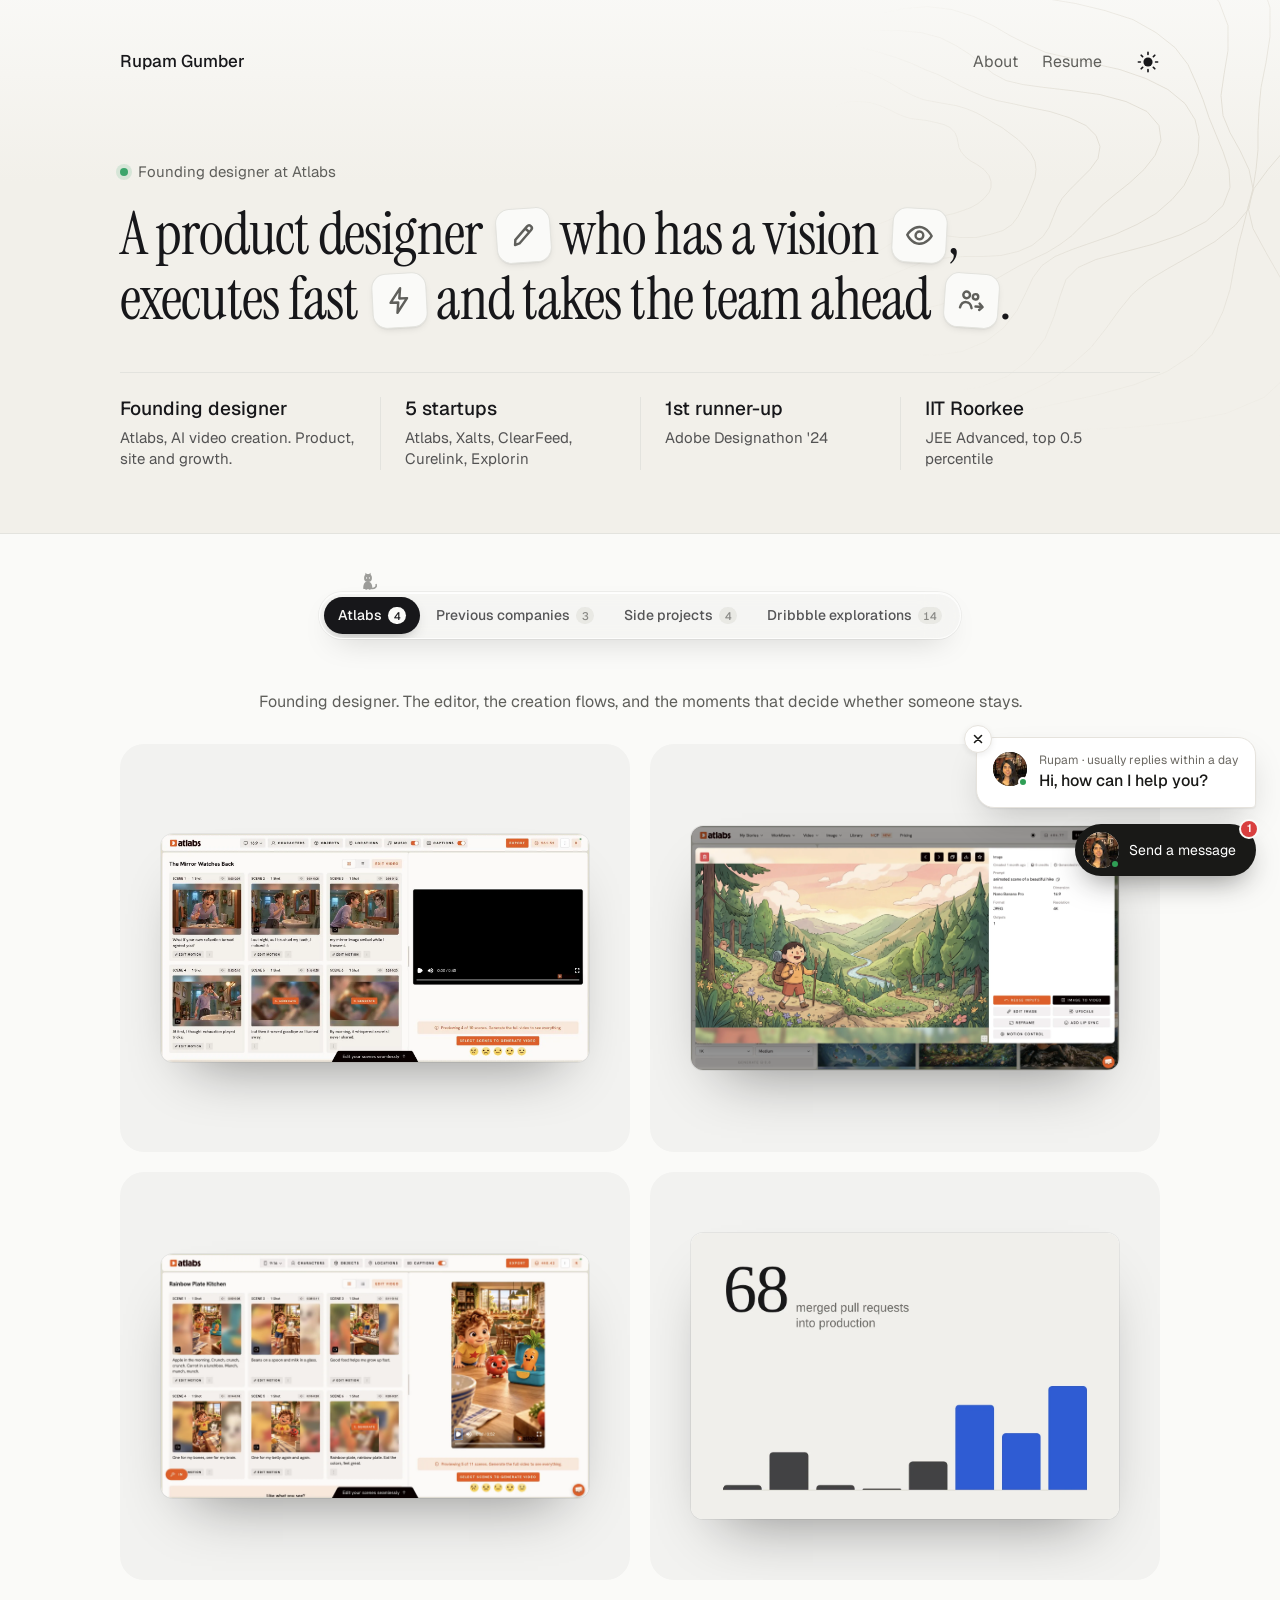
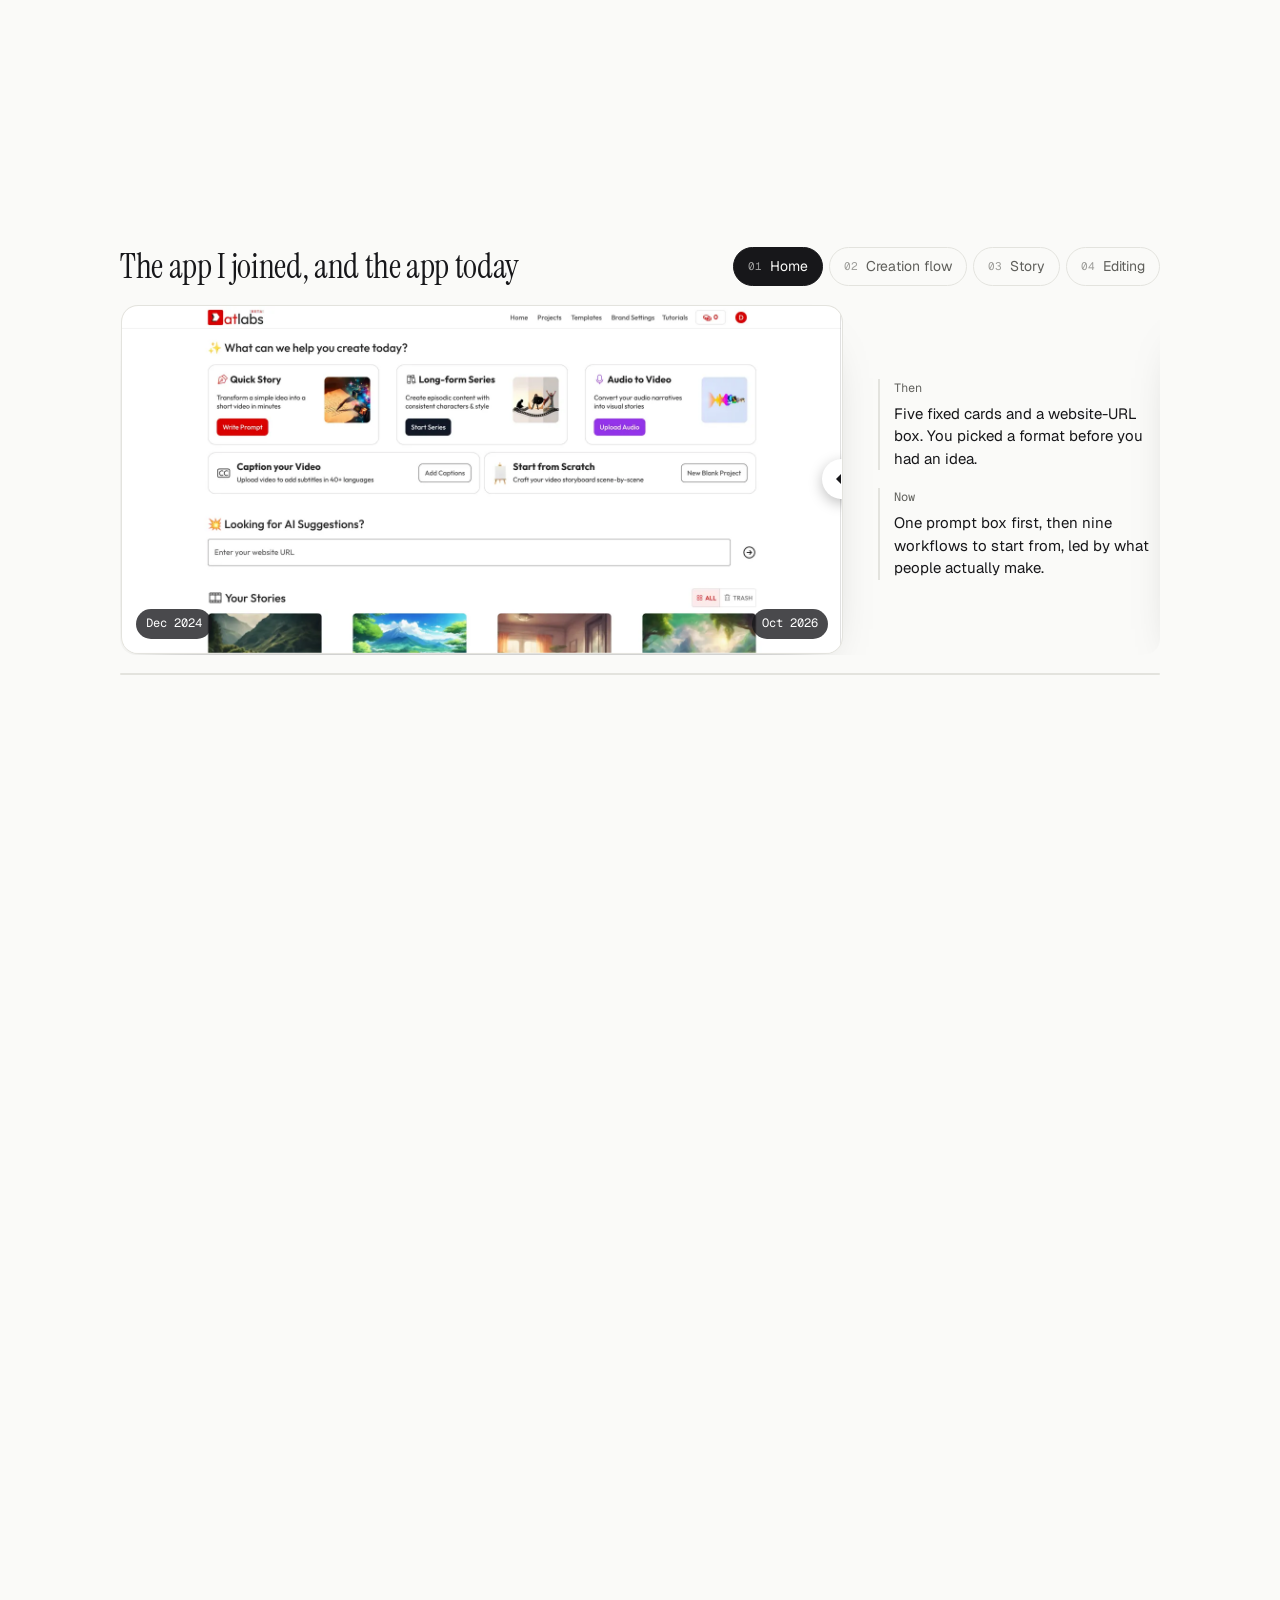
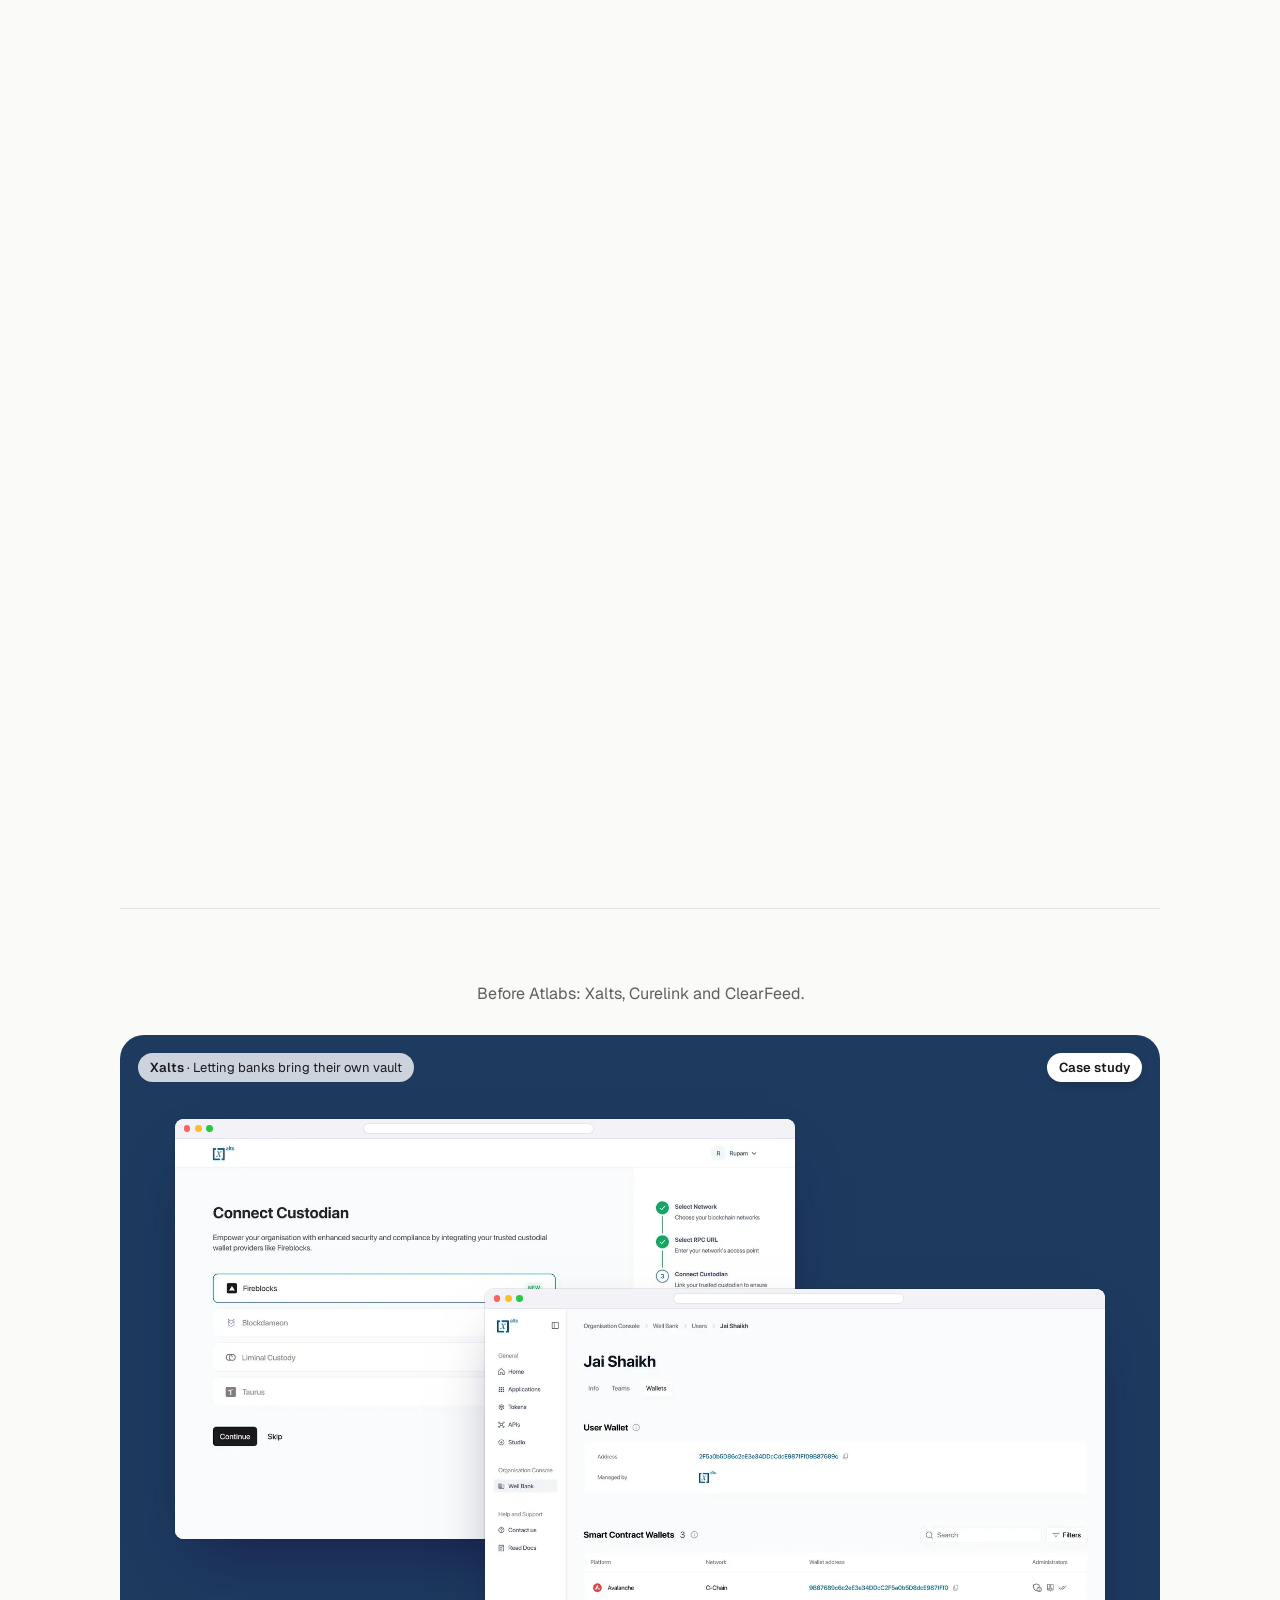
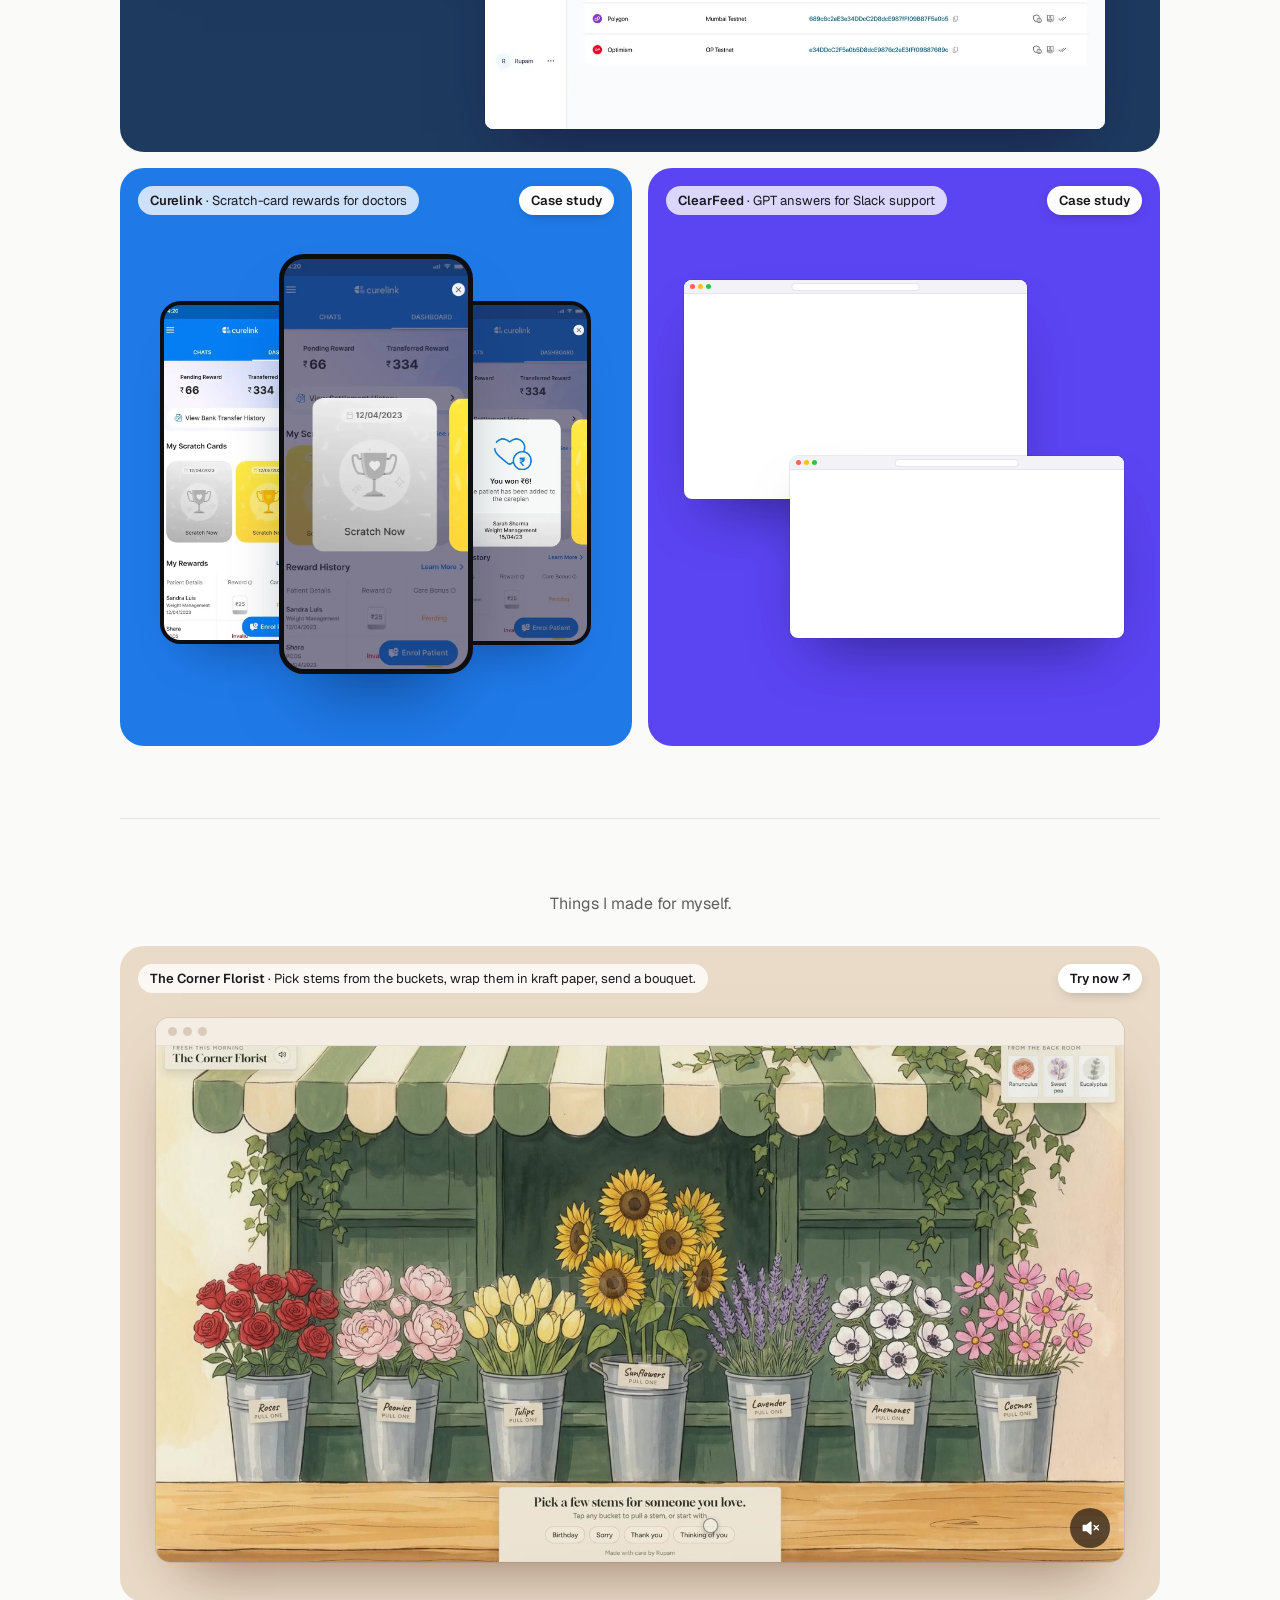
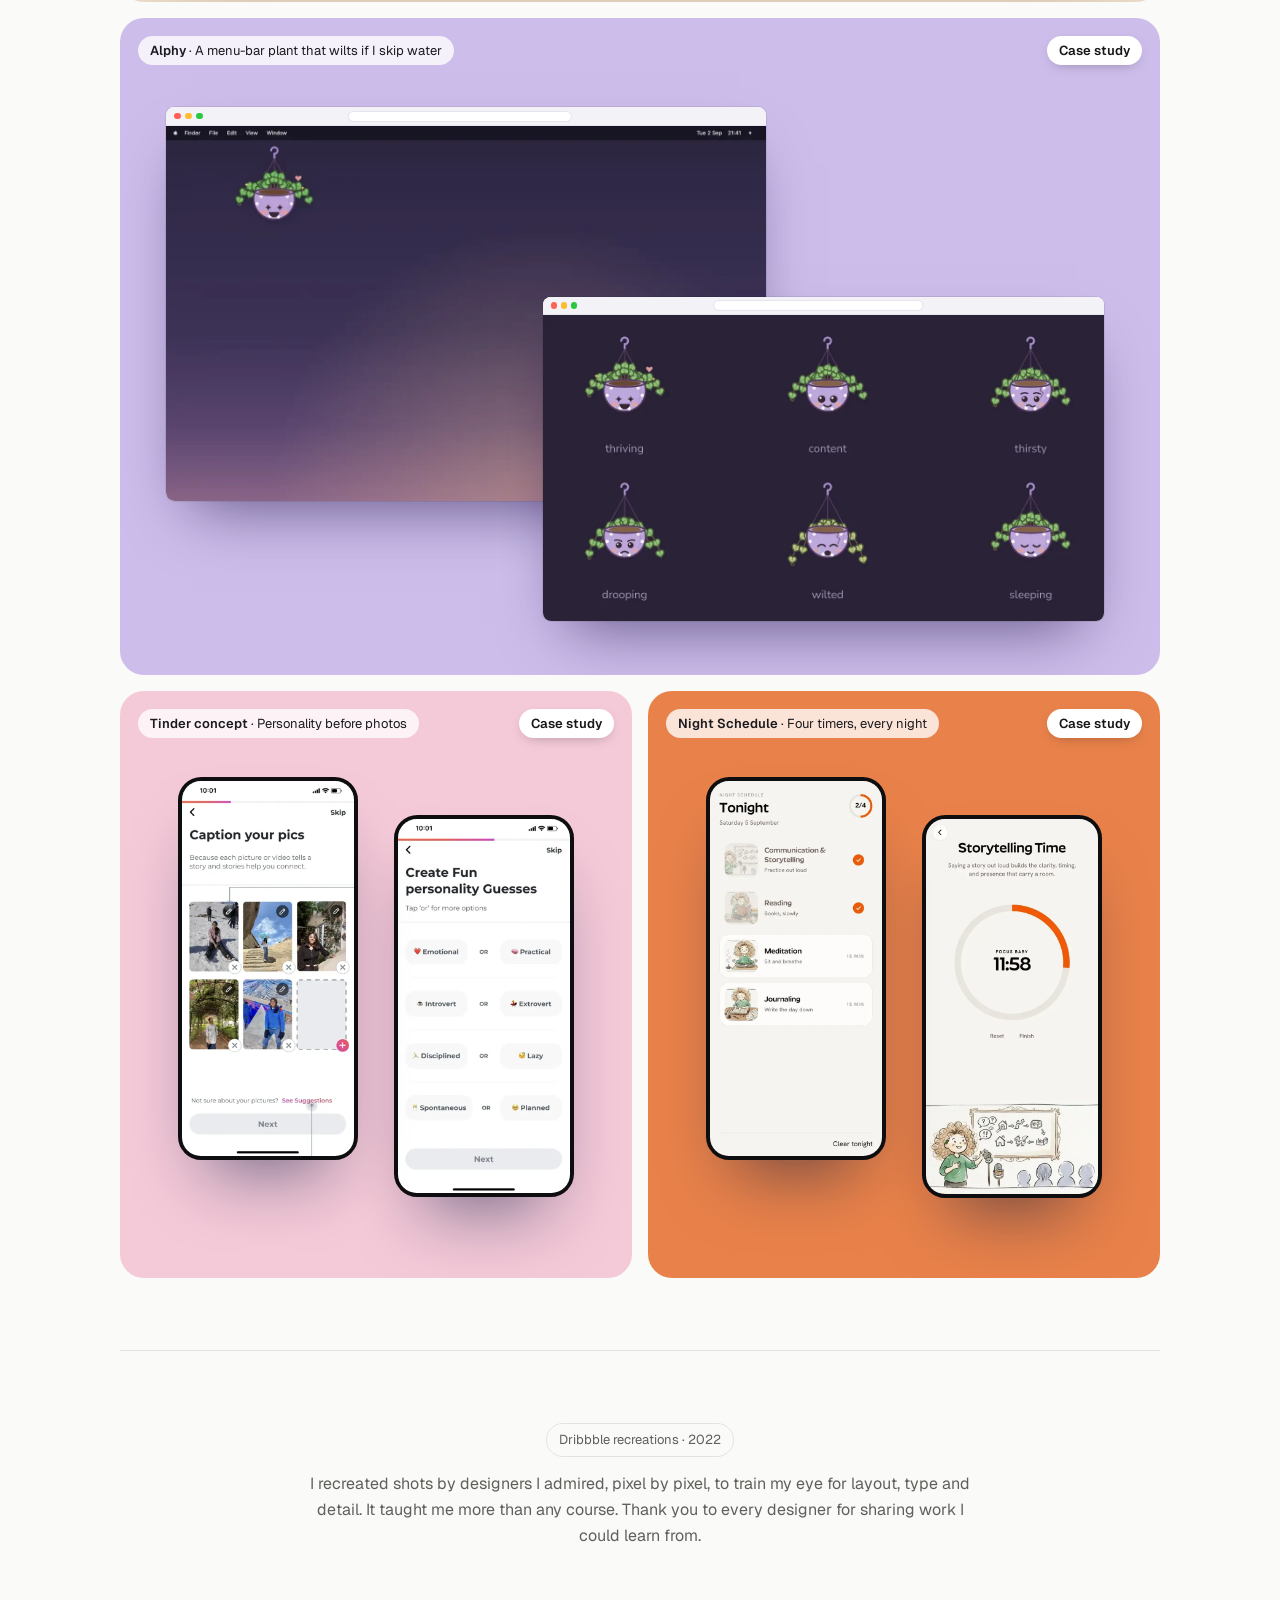
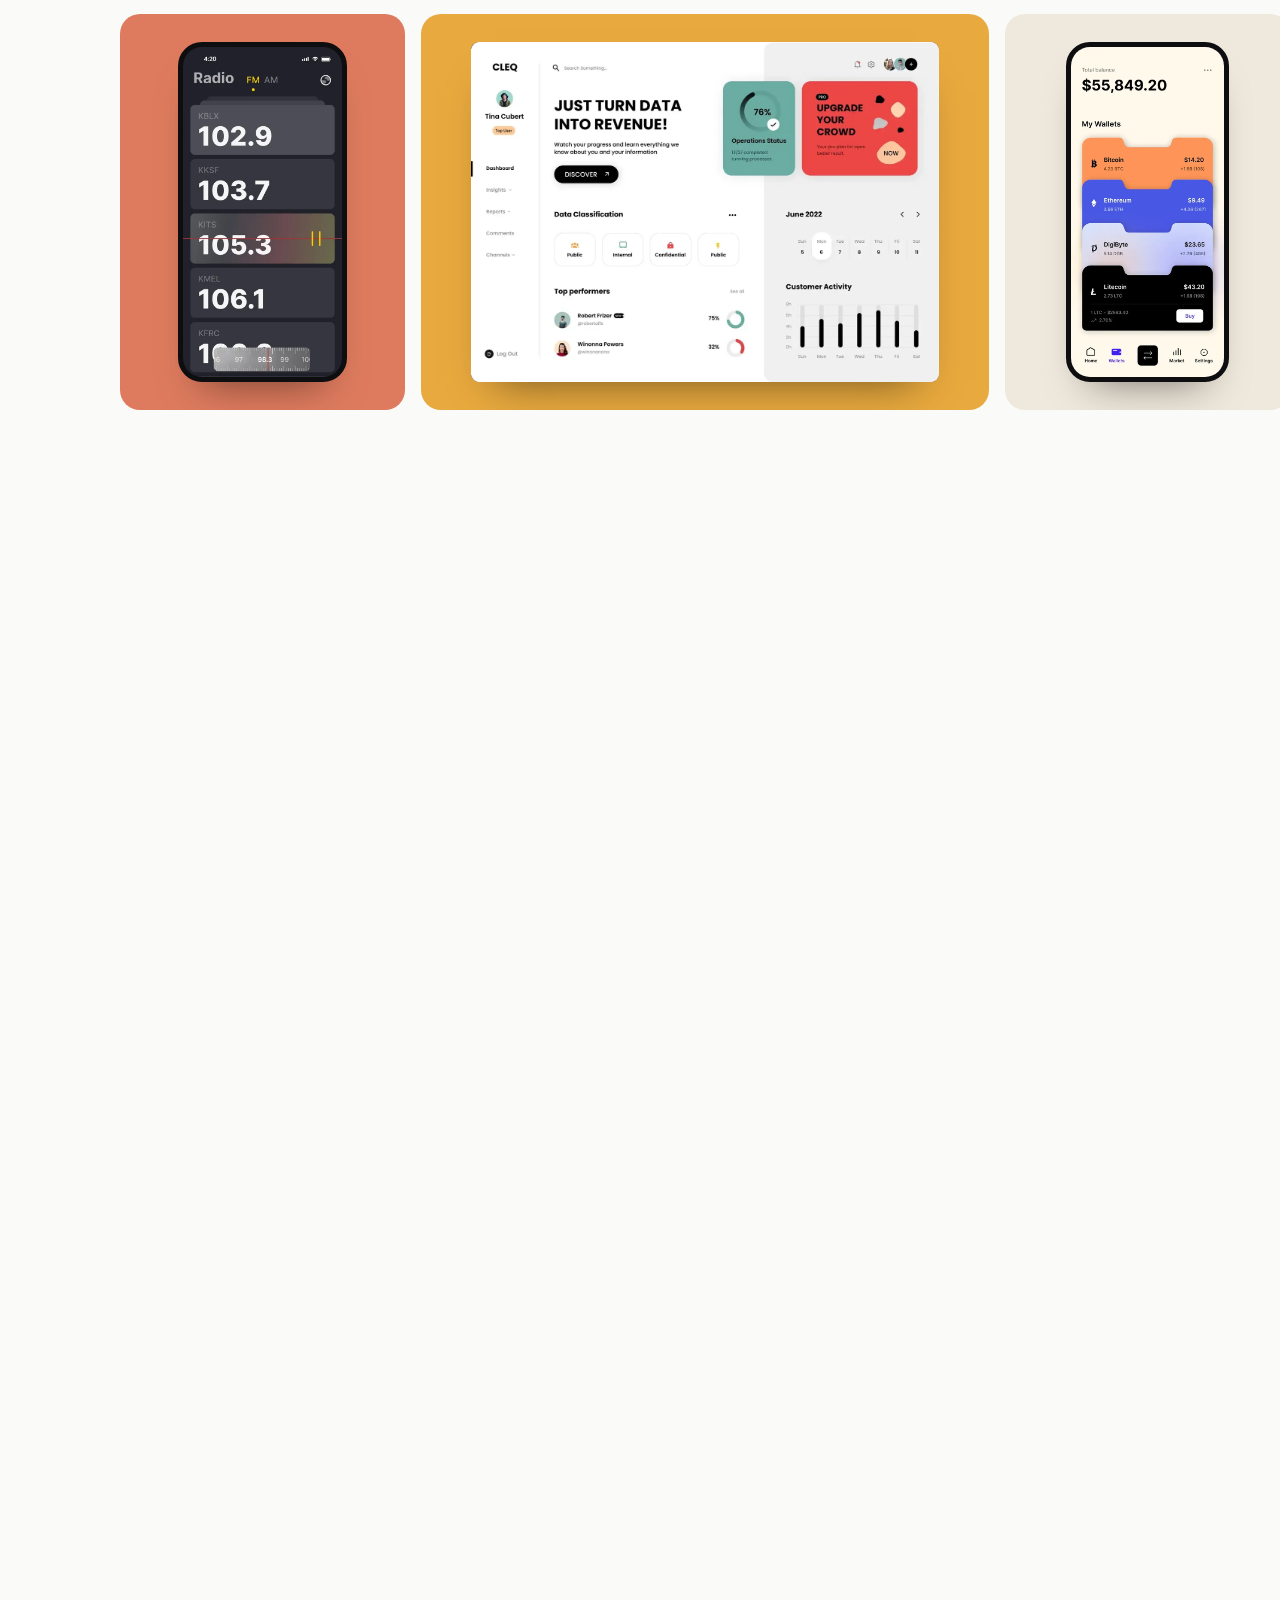
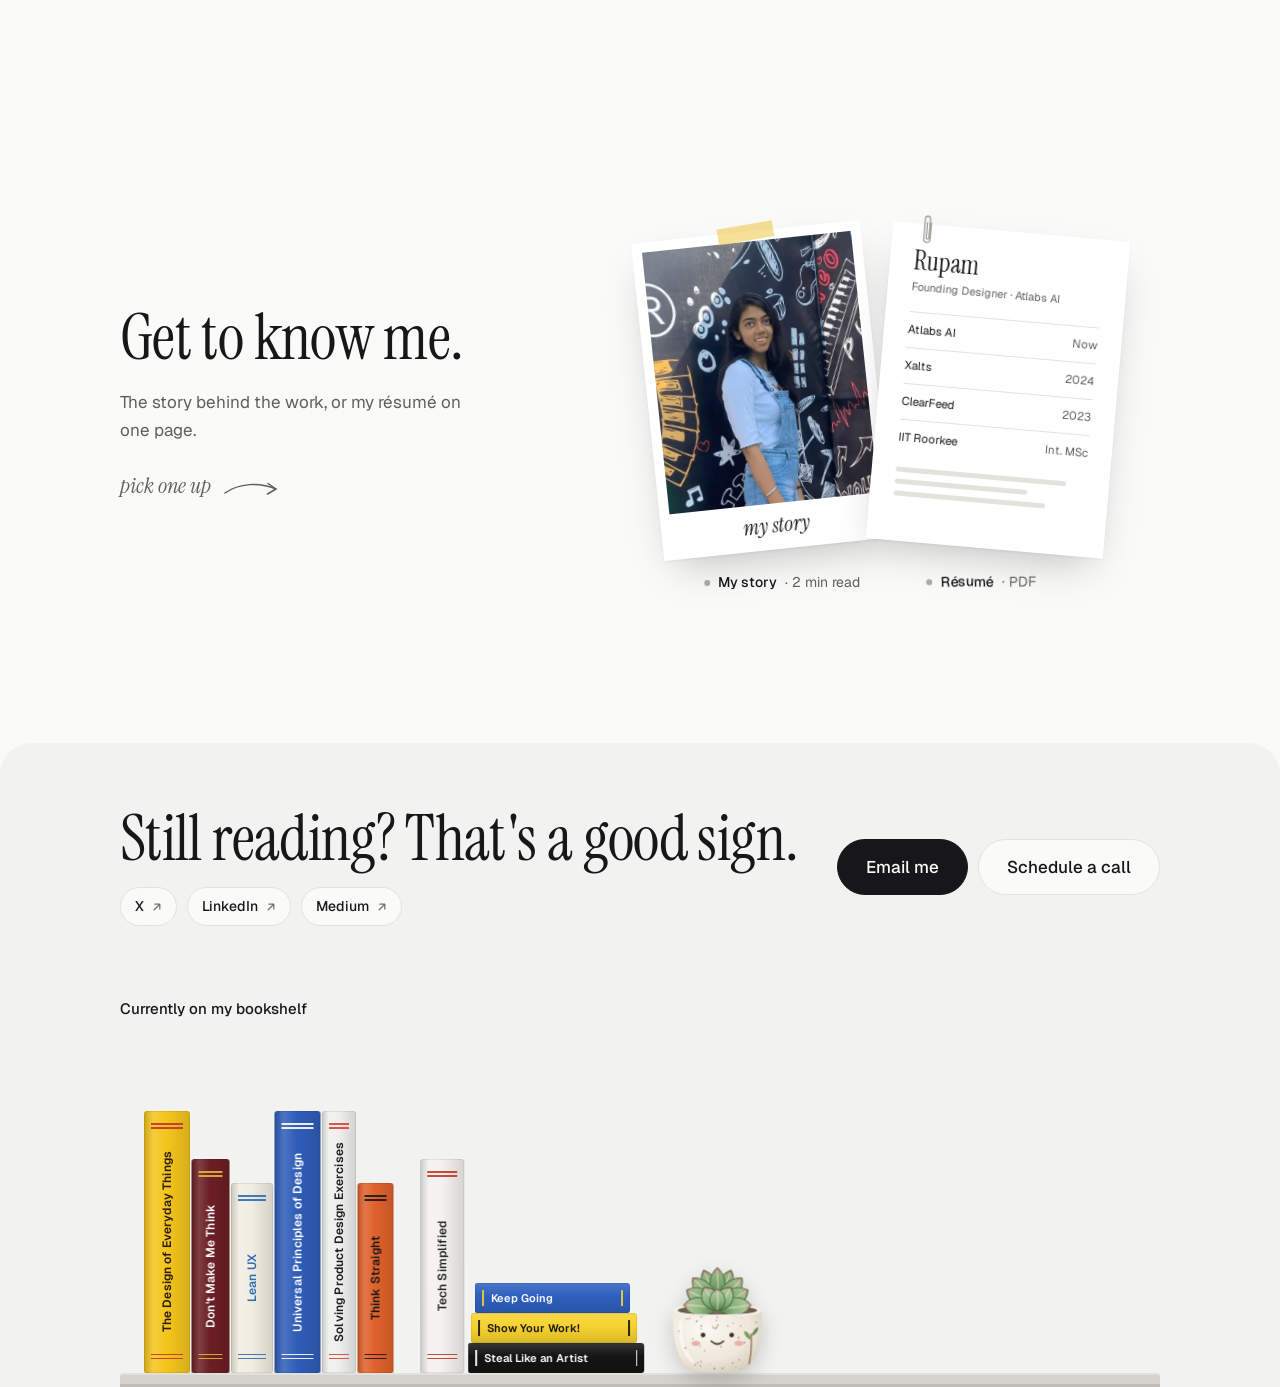
==== commit 022b9123: "Diwali lights: 4 strands per side on desktop, 1 on tablet and phone Co-Authored-By: Claude Opus 5.5 " ====
--- a/index.html
+++ b/index.html
@@ -56,7 +56,7 @@
   <div id="app"><main>
 <section class="intro">
   <span class="now"><i></i>Founding designer at Atlabs</span>
-  <h1 class="lead" style="position: relative; --dlg: 0.37;">A <span class="nw"><span class="hw" style="--mk:rgba(123,97,255,.16)"><span class="dl-word">product</span> <span class="nw"><span class="dl-word">designer</span> <span class="ico i-pen fx-btn" role="button" tabindex="0" aria-label="Play: designer"><svg viewBox="0 0 24 24"><path class="ink" d="M3.5 20.5h8"></path><path d="M5 19l3.5-1 9.8-9.8a2.1 2.1 0 0 0-3-3L5.5 15 5 19z"></path><path d="M13.8 6.7l3 3" stroke-linecap="butt"></path></svg></span></span></span> who has a <span class="hw" style="--mk:rgba(47,91,211,.14)"><span class="nw">vision <span class="ico i-eye fx-btn" role="button" tabindex="0" aria-label="Play: vision"><svg viewBox="0 0 24 24"><g class="lid"><path d="M2.5 12S6 5.5 12 5.5 21.5 12 21.5 12 18 18.5 12 18.5 2.5 12 2.5 12z"></path><circle cx="12" cy="12" r="3"></circle></g></svg></span></span></span>,</span> <span class="nw"><span class="hw" style="--mk:rgba(224,112,58,.18)">executes <span class="nw">fast <span class="ico i-bolt fx-btn" role="button" tabindex="0" aria-label="Play: executes fast"><svg viewBox="0 0 24 24"><path d="M13 2.5 5 13.5h6l-1 8 8-11h-6z"></path></svg></span></span></span> and <span class="hw" style="--mk:rgba(59,165,107,.18)">takes the team <span class="nw">ahead <span class="ico i-team fx-btn" role="button" tabindex="0" aria-label="Play: takes the team ahead"><svg viewBox="0 0 24 24"><g class="ppl"><circle cx="8" cy="8" r="2.6"></circle><path d="M3.5 18c.6-2.8 2.4-4.4 4.5-4.4s3.9 1.6 4.5 4.4"></path><circle cx="15" cy="9" r="2.1"></circle></g><path class="go" d="M15.5 16.5h5M18.5 14l2.5 2.5-2.5 2.5"></path></svg></span></span></span>.</span><canvas id="dl-word-cv" aria-hidden="true" width="920" height="197" style="width: 920px; height: 197.484px;"></canvas></h1>
+  <h1 class="lead" style="position: relative; --dlg: 0.38;">A <span class="nw"><span class="hw" style="--mk:rgba(123,97,255,.16)"><span class="dl-word">product</span> <span class="nw"><span class="dl-word">designer</span> <span class="ico i-pen fx-btn" role="button" tabindex="0" aria-label="Play: designer"><svg viewBox="0 0 24 24"><path class="ink" d="M3.5 20.5h8"></path><path d="M5 19l3.5-1 9.8-9.8a2.1 2.1 0 0 0-3-3L5.5 15 5 19z"></path><path d="M13.8 6.7l3 3" stroke-linecap="butt"></path></svg></span></span></span> who has a <span class="hw" style="--mk:rgba(47,91,211,.14)"><span class="nw">vision <span class="ico i-eye fx-btn" role="button" tabindex="0" aria-label="Play: vision"><svg viewBox="0 0 24 24"><g class="lid"><path d="M2.5 12S6 5.5 12 5.5 21.5 12 21.5 12 18 18.5 12 18.5 2.5 12 2.5 12z"></path><circle cx="12" cy="12" r="3"></circle></g></svg></span></span></span>,</span> <span class="nw"><span class="hw" style="--mk:rgba(224,112,58,.18)">executes <span class="nw">fast <span class="ico i-bolt fx-btn" role="button" tabindex="0" aria-label="Play: executes fast"><svg viewBox="0 0 24 24"><path d="M13 2.5 5 13.5h6l-1 8 8-11h-6z"></path></svg></span></span></span> and <span class="hw" style="--mk:rgba(59,165,107,.18)">takes the team <span class="nw">ahead <span class="ico i-team fx-btn" role="button" tabindex="0" aria-label="Play: takes the team ahead"><svg viewBox="0 0 24 24"><g class="ppl"><circle cx="8" cy="8" r="2.6"></circle><path d="M3.5 18c.6-2.8 2.4-4.4 4.5-4.4s3.9 1.6 4.5 4.4"></path><circle cx="15" cy="9" r="2.1"></circle></g><path class="go" d="M15.5 16.5h5M18.5 14l2.5 2.5-2.5 2.5"></path></svg></span></span></span>.</span><canvas id="dl-word-cv" aria-hidden="true" width="920" height="197" style="width: 920px; height: 197.484px;"></canvas></h1>
   <ul class="proof" aria-label="Highlights">
     <li><b>Founding designer</b><span>Atlabs, AI video creation. Product, site and growth.</span></li>
     <li><b>5 startups</b><span>Atlabs, Xalts, ClearFeed, Curelink, Explorin</span></li>
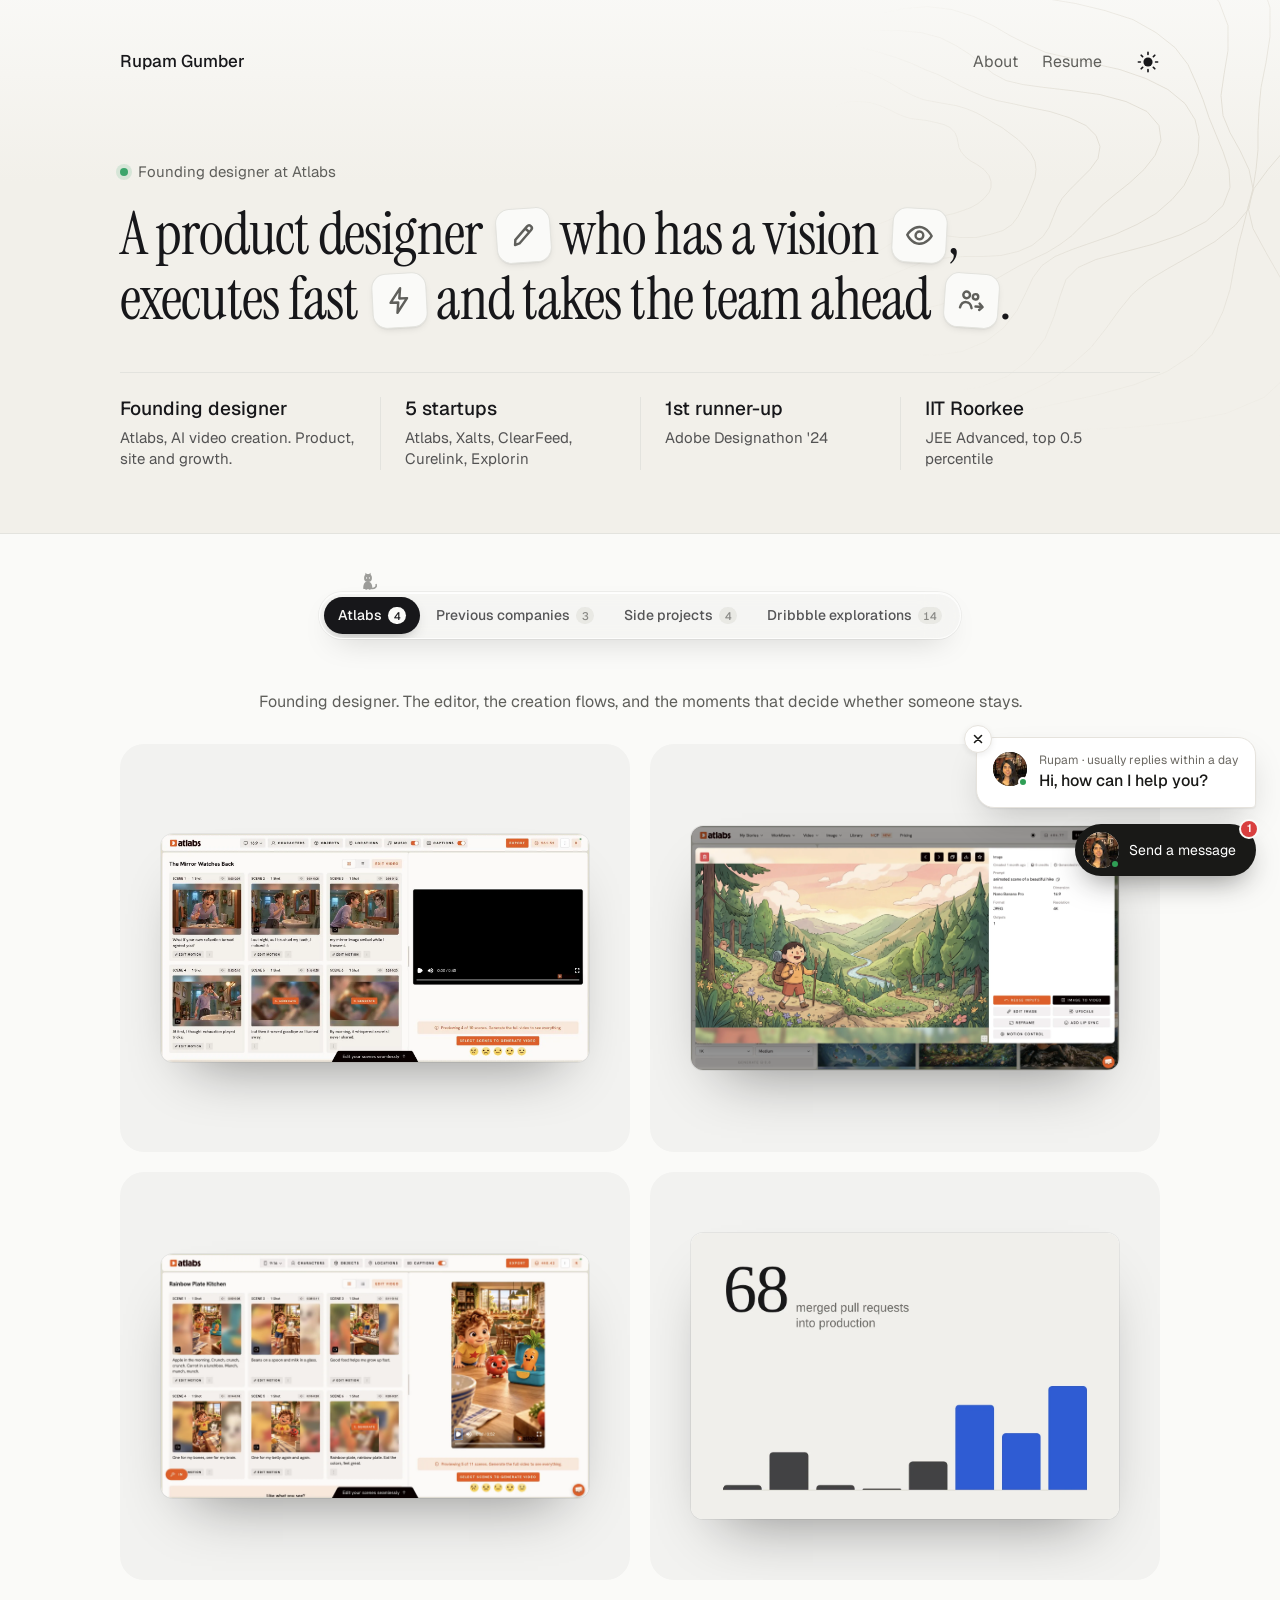
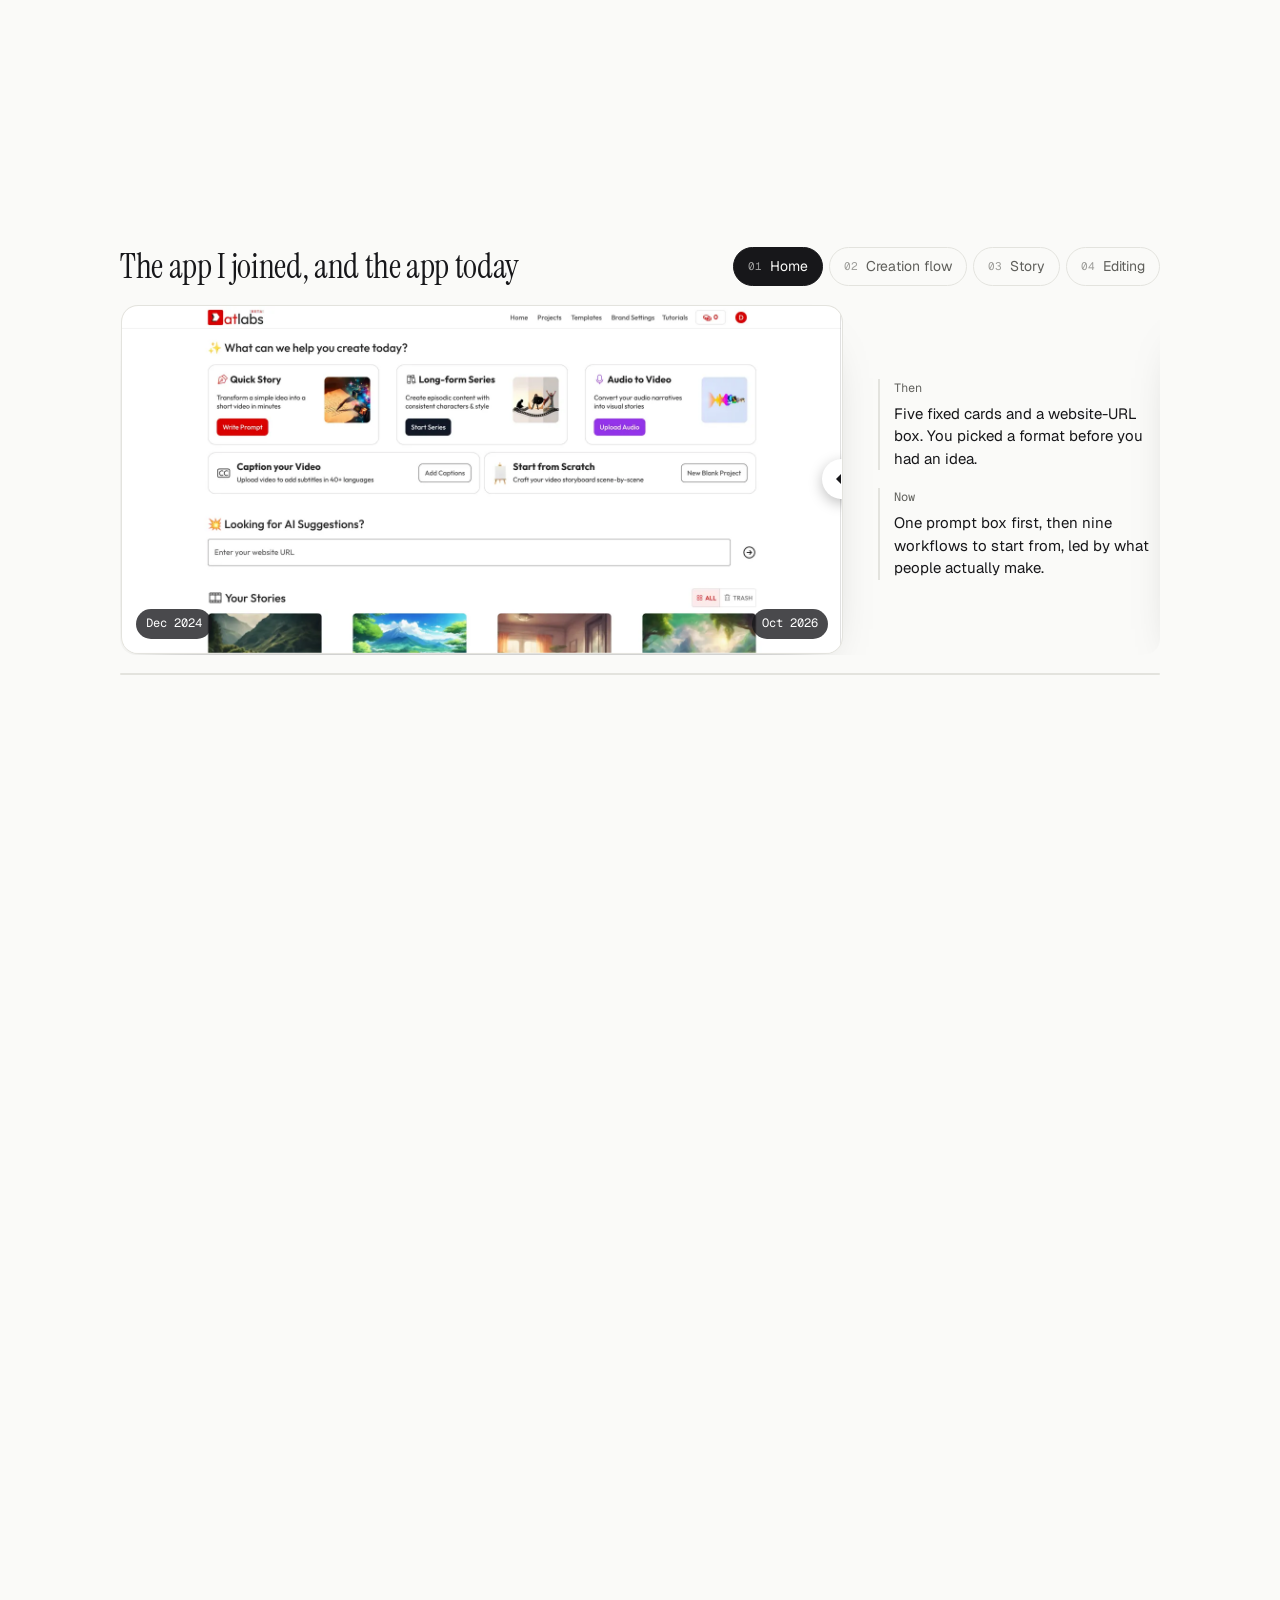
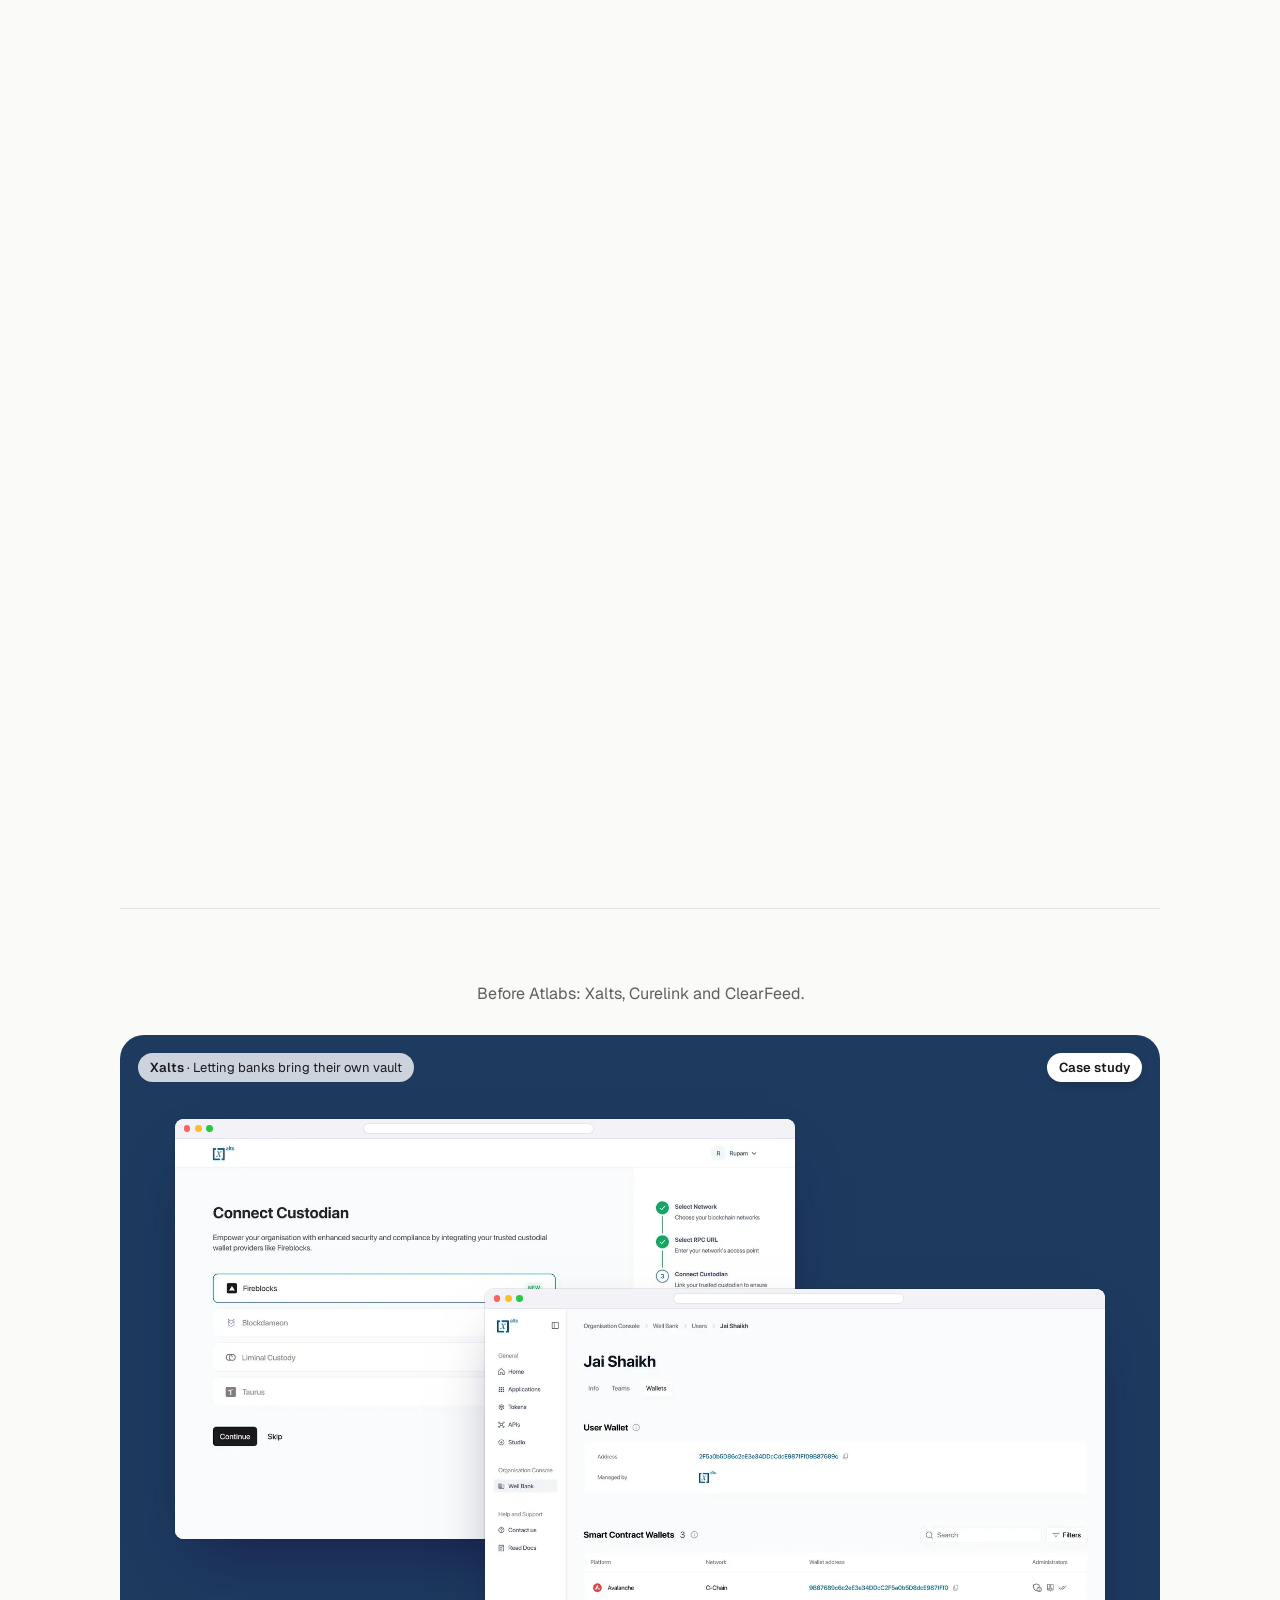
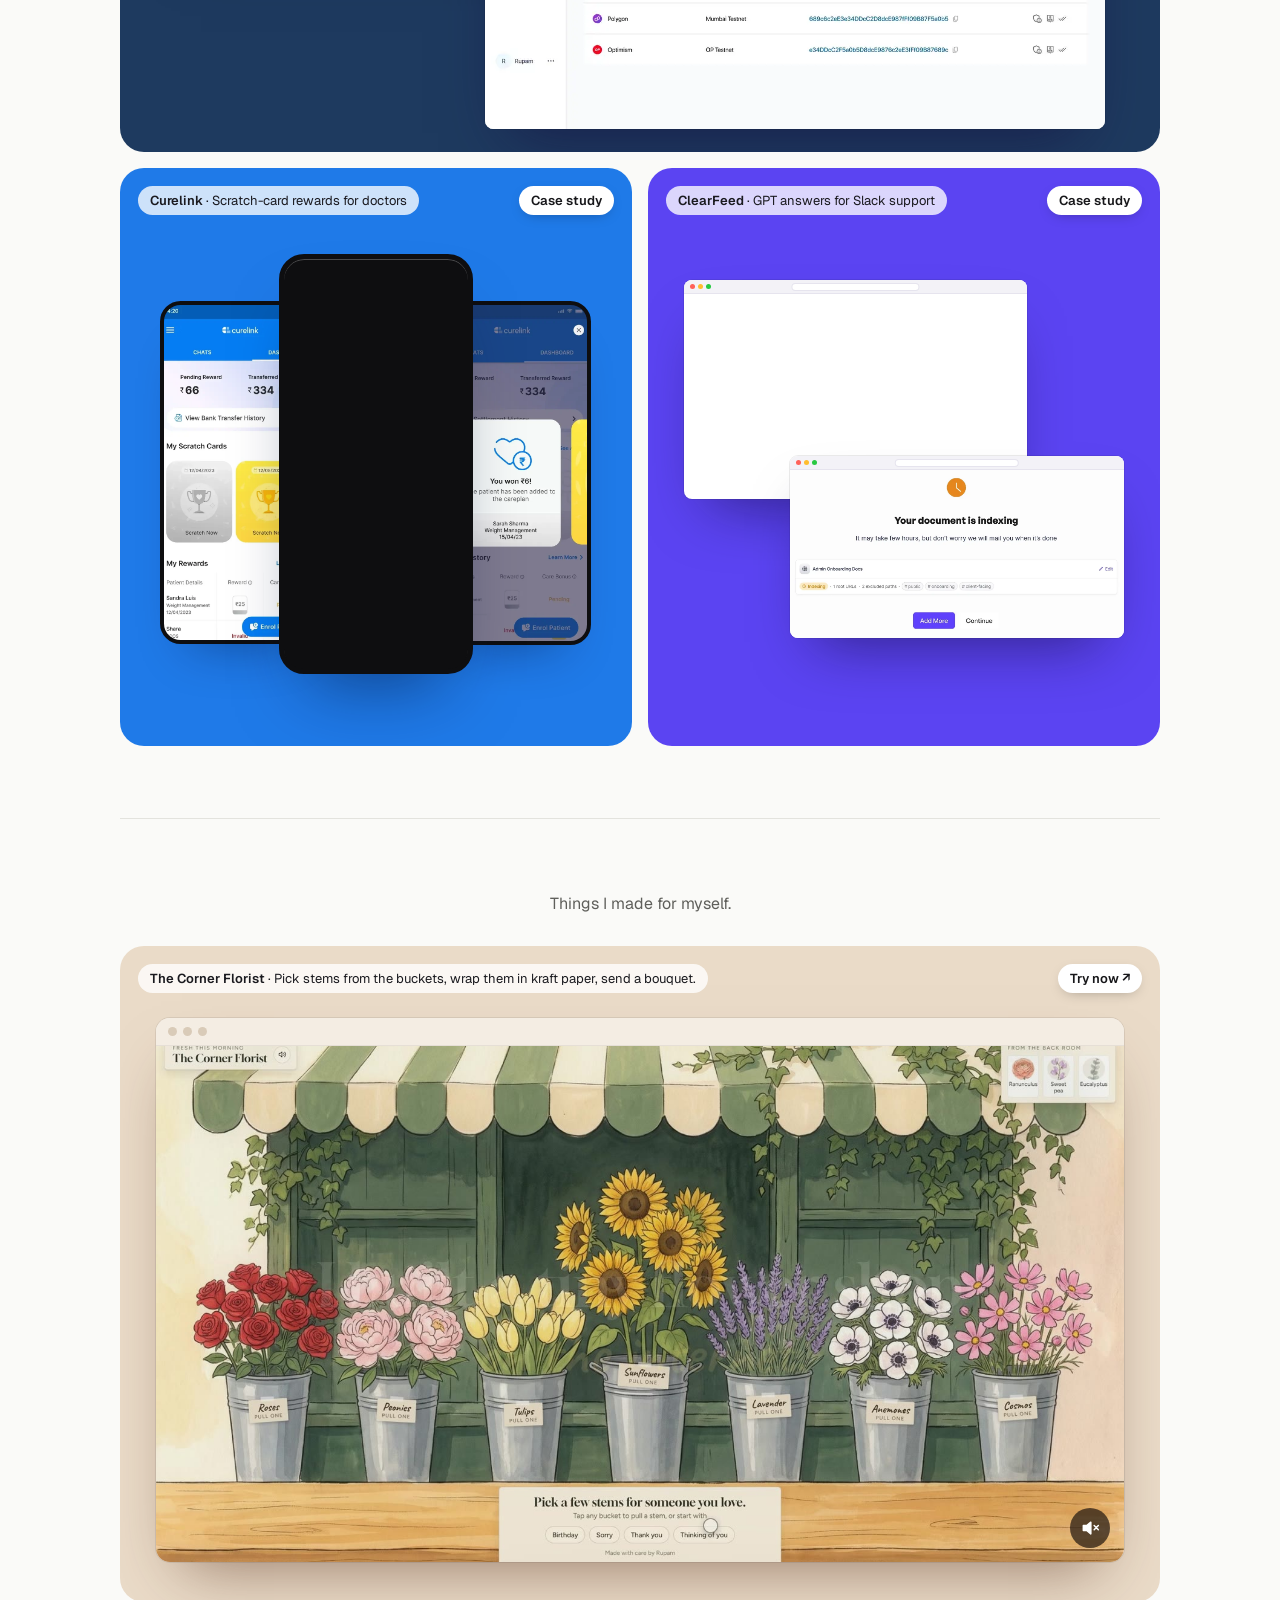
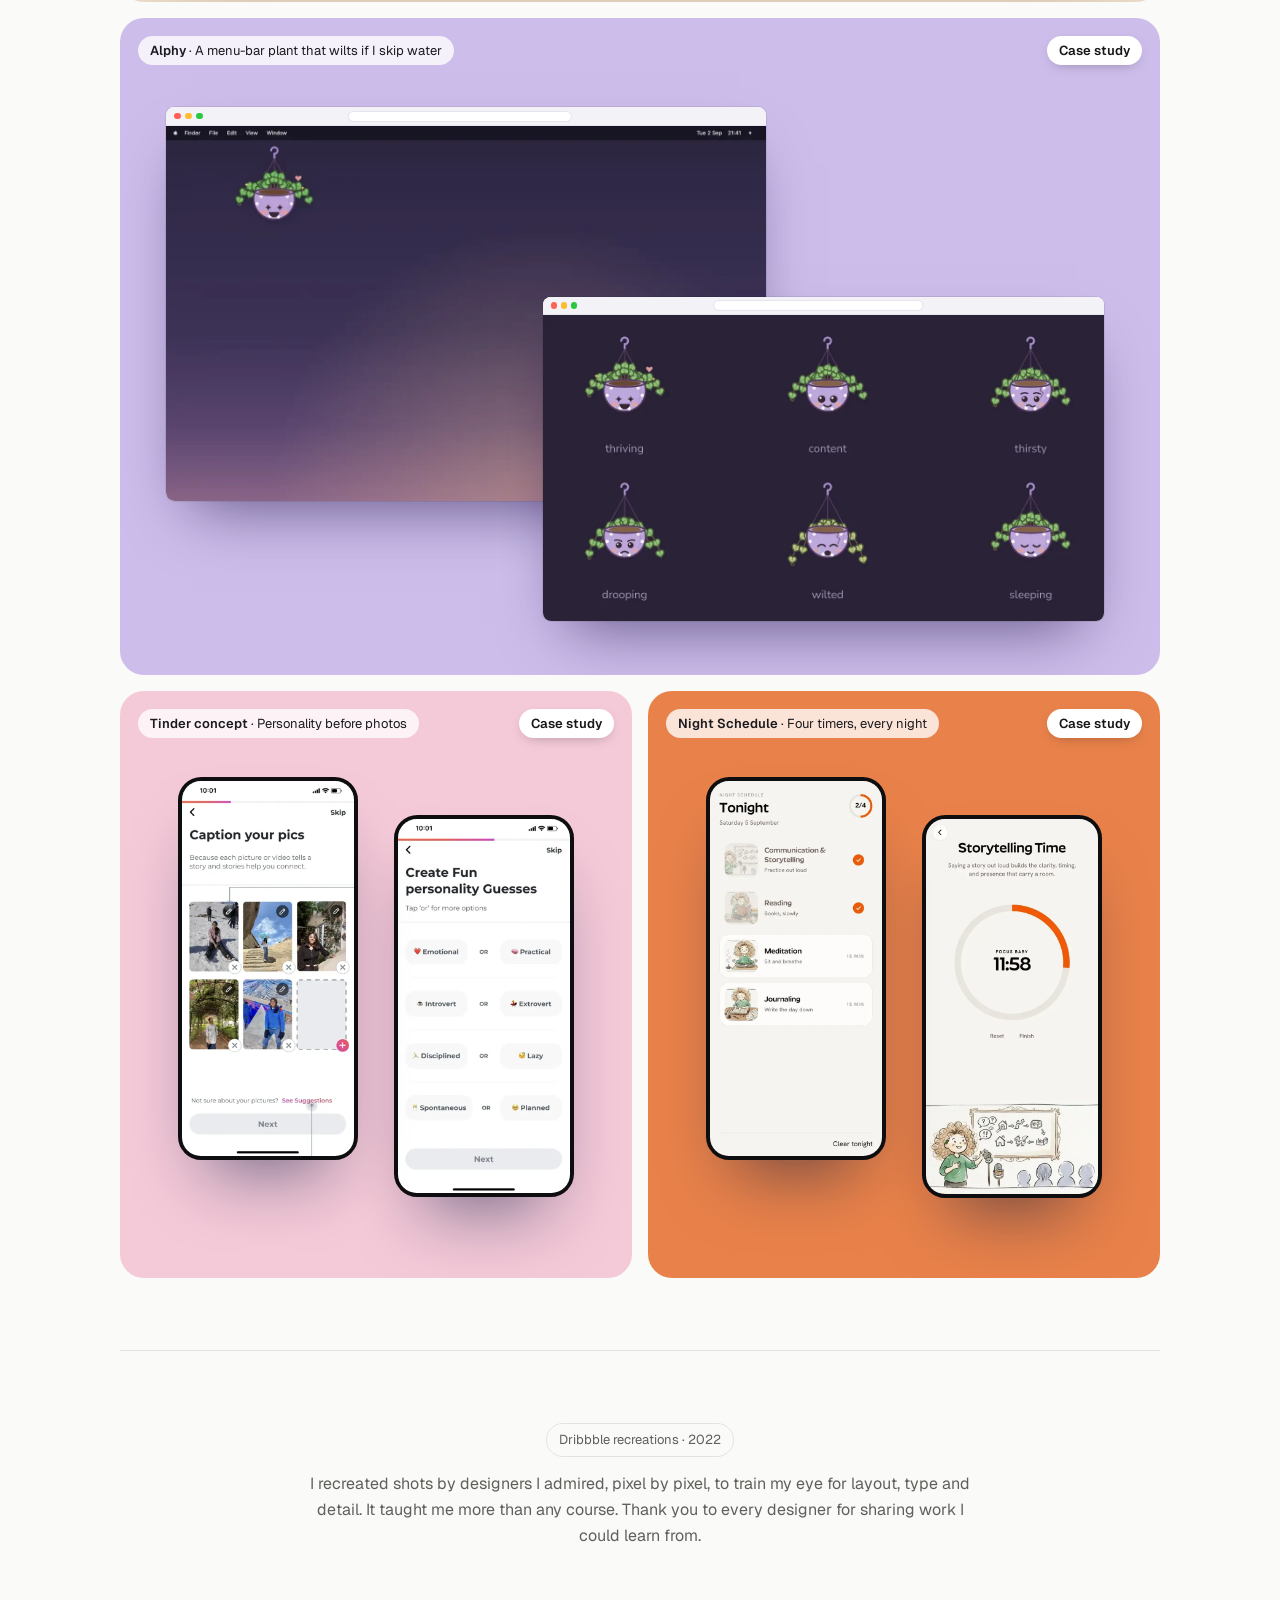
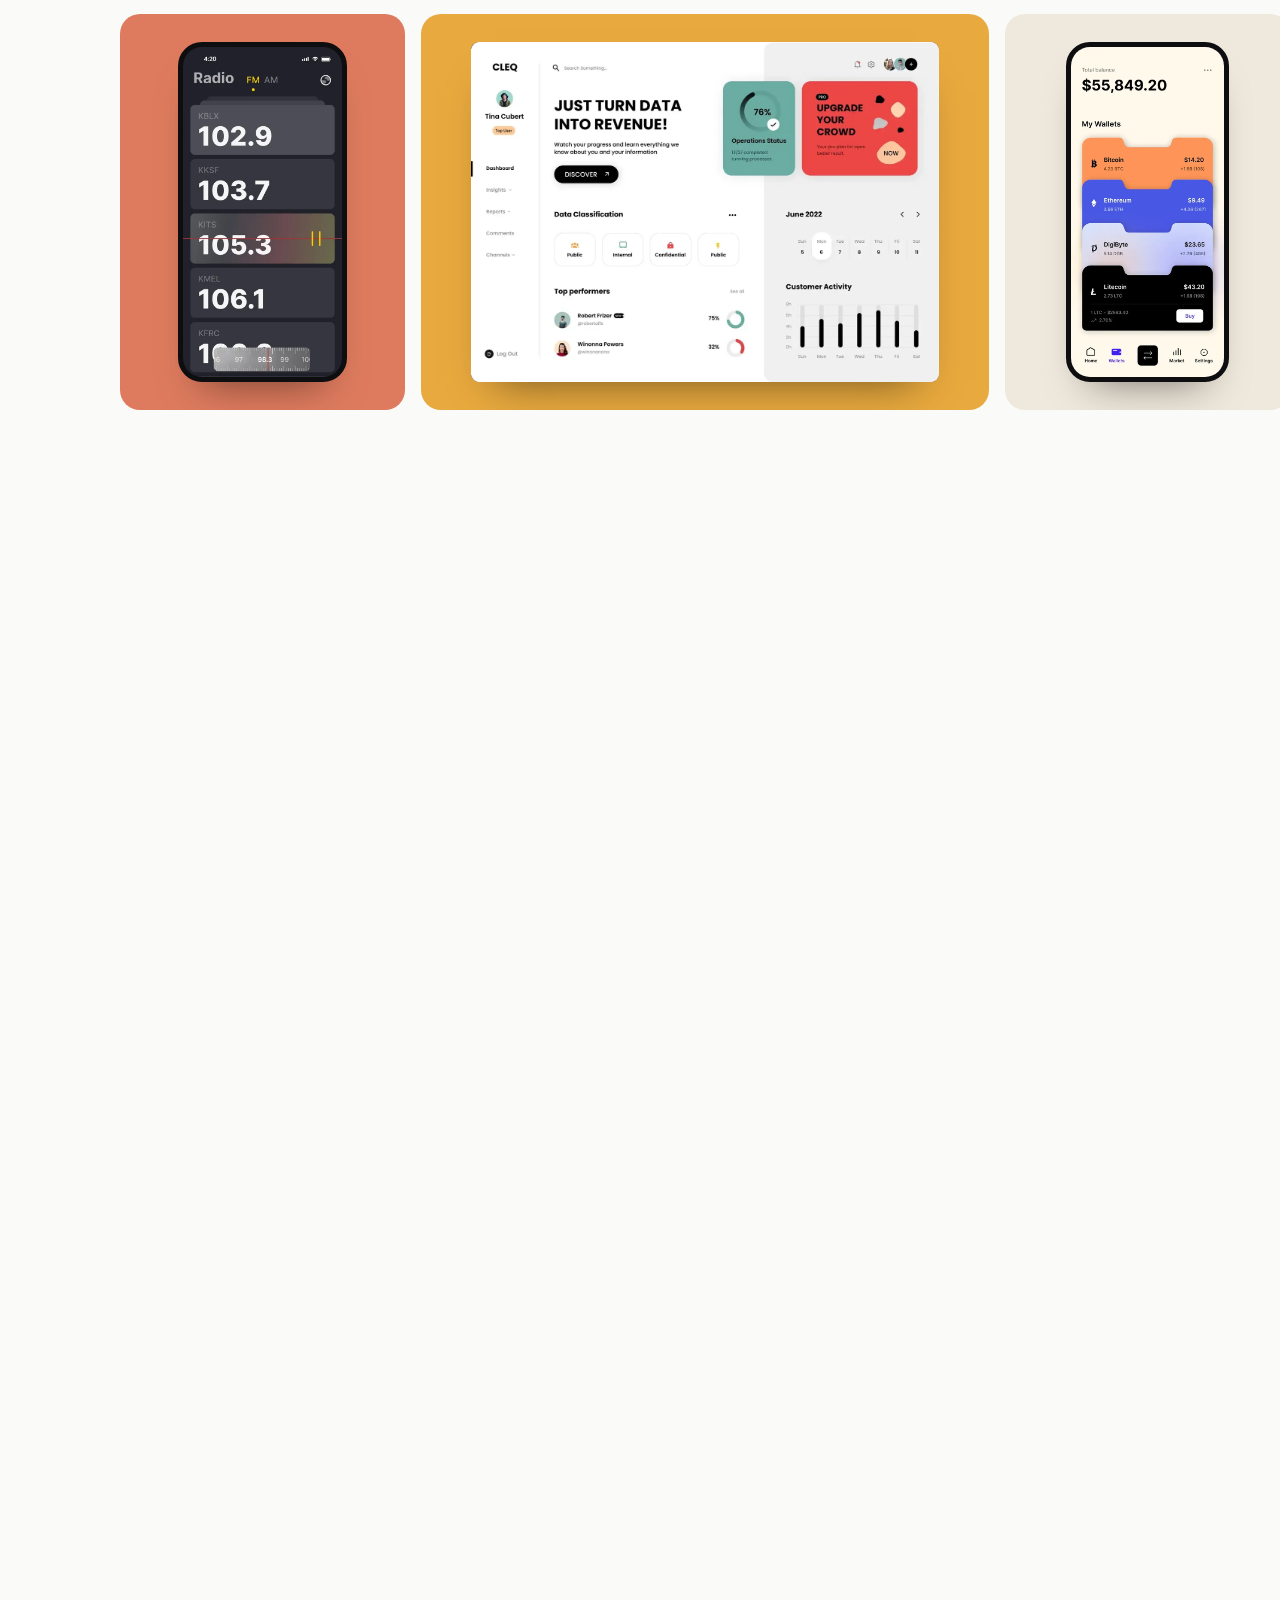
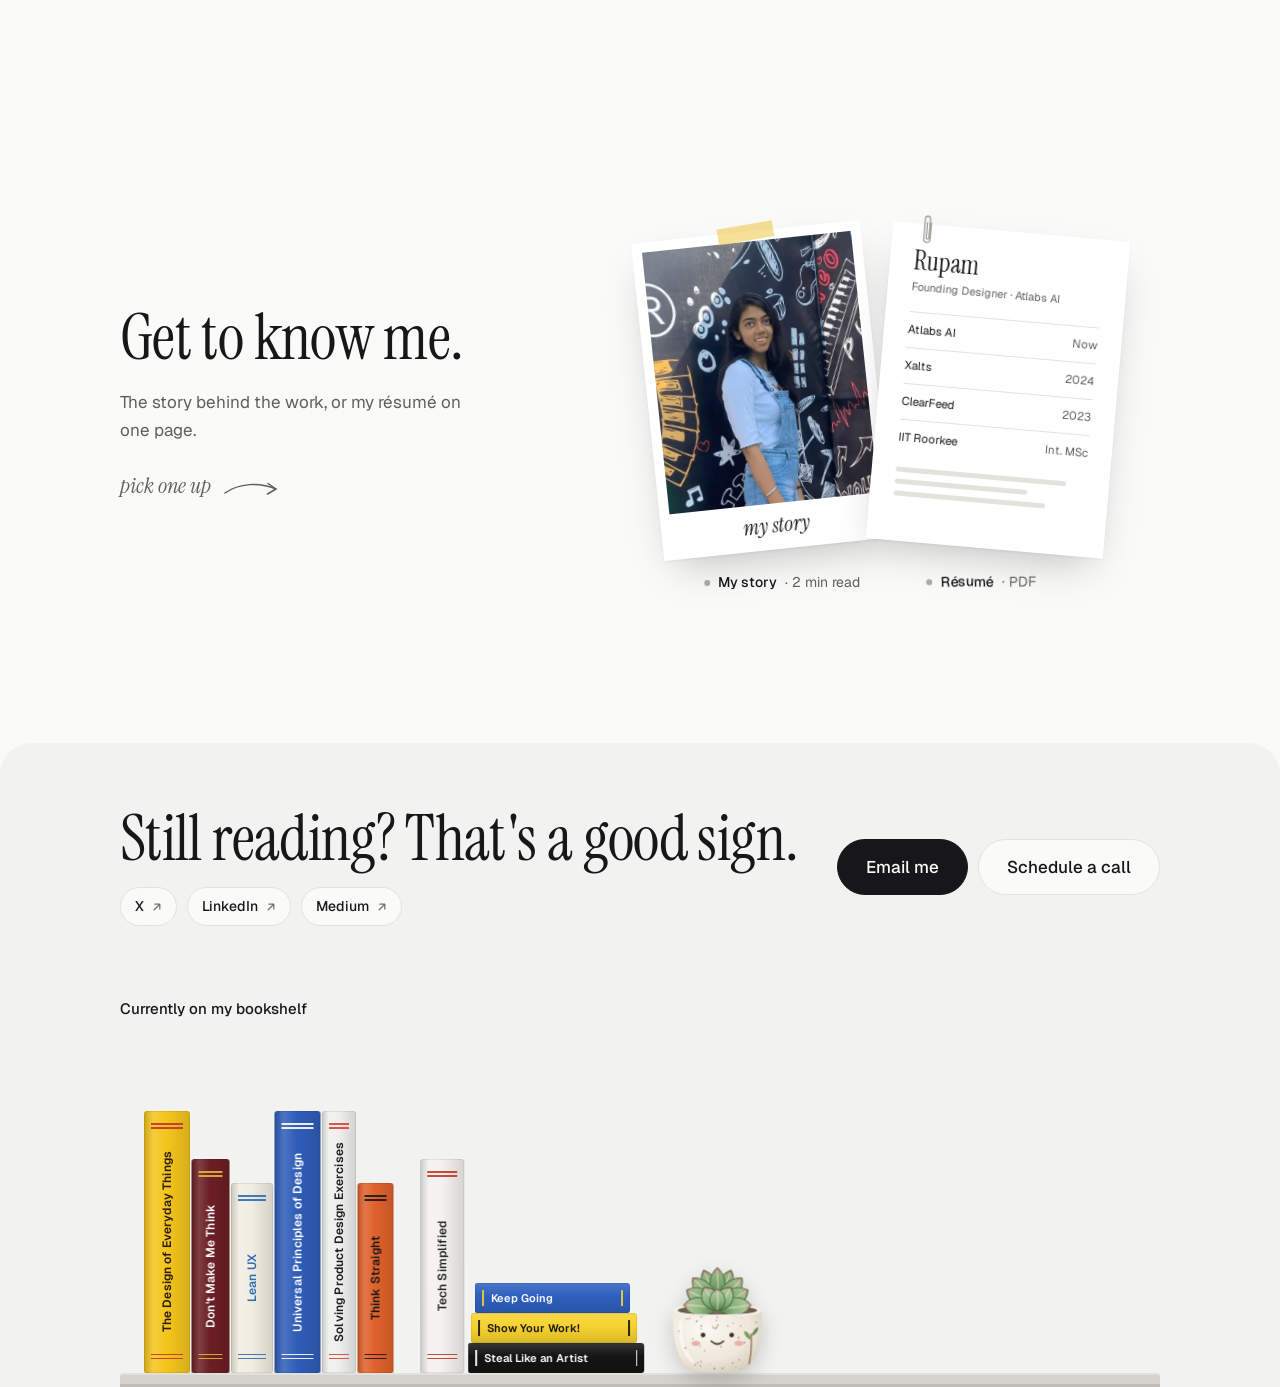
==== commit 0832db6a: "About: merge intro and motto into one section beside the photo Co-Authored-By: Claude Opus 5.5 <nore" ====
--- a/assets/app.css
+++ b/assets/app.css
@@ -3313,3 +3313,27 @@
  .vt-goal p{font-size:21px!important}
  .ci-saw2 .row{flex-direction:column;gap:4px}
 }
+
+/* X cards in dark mode (X's own dark "Lights out" colours) */
+:root[data-theme="dark"] .xpost{background:#16181C;color:#E7E9EA;border-color:#2F3336}
+:root[data-theme="dark"] .xhandle,:root[data-theme="dark"] .xfoot{color:#71767B}
+:root[data-theme="dark"] .xlogo path{fill:#E7E9EA}
+:root[data-theme="dark"] .xmedia{border-color:#2F3336}
+:root[data-theme="dark"] .xlink{background:#1E2124;border-color:#2F3336}
+:root[data-theme="dark"] .xlink b{color:#E7E9EA}
+:root[data-theme="dark"] .xlink span,:root[data-theme="dark"] .xlink em,:root[data-theme="dark"] .xquote span{color:#71767B}
+:root[data-theme="dark"] .xquote{border-color:#2F3336;color:#E7E9EA}
+
+/* "that's me" sits to the right of the circled words, on the same line */
+.ab-motto .note{left:calc(100% + 1.5em)!important;top:-4%!important;transform:rotate(-4deg)!important;align-items:center!important}
+.ab-motto .ring .note svg{margin-bottom:0!important}
+.ab-motto .me.strength{margin-top:40px!important}
+
+/* About: intro + motto merged into one section */
+.ab-open{align-items:start!important;grid-template-columns:minmax(0,1fr) minmax(0,220px)!important;gap:96px!important}
+.ab-left{display:flex;flex-direction:column;gap:56px;min-width:0}
+.ab-left .ab-motto{padding:0}
+.ab-left .ab-motto .q{font-size:clamp(28px,2.9vw,38px);margin:0;color:var(--ink)}
+.ab-left .ab-motto .me.strength{margin-top:28px!important}
+.ab-open .ab-portrait{position:sticky;top:96px;margin-top:8px}
+@media (max-width:820px){.ab-open{grid-template-columns:1fr!important;gap:40px!important}.ab-open .ab-portrait{position:static}.ab-left{gap:40px}}
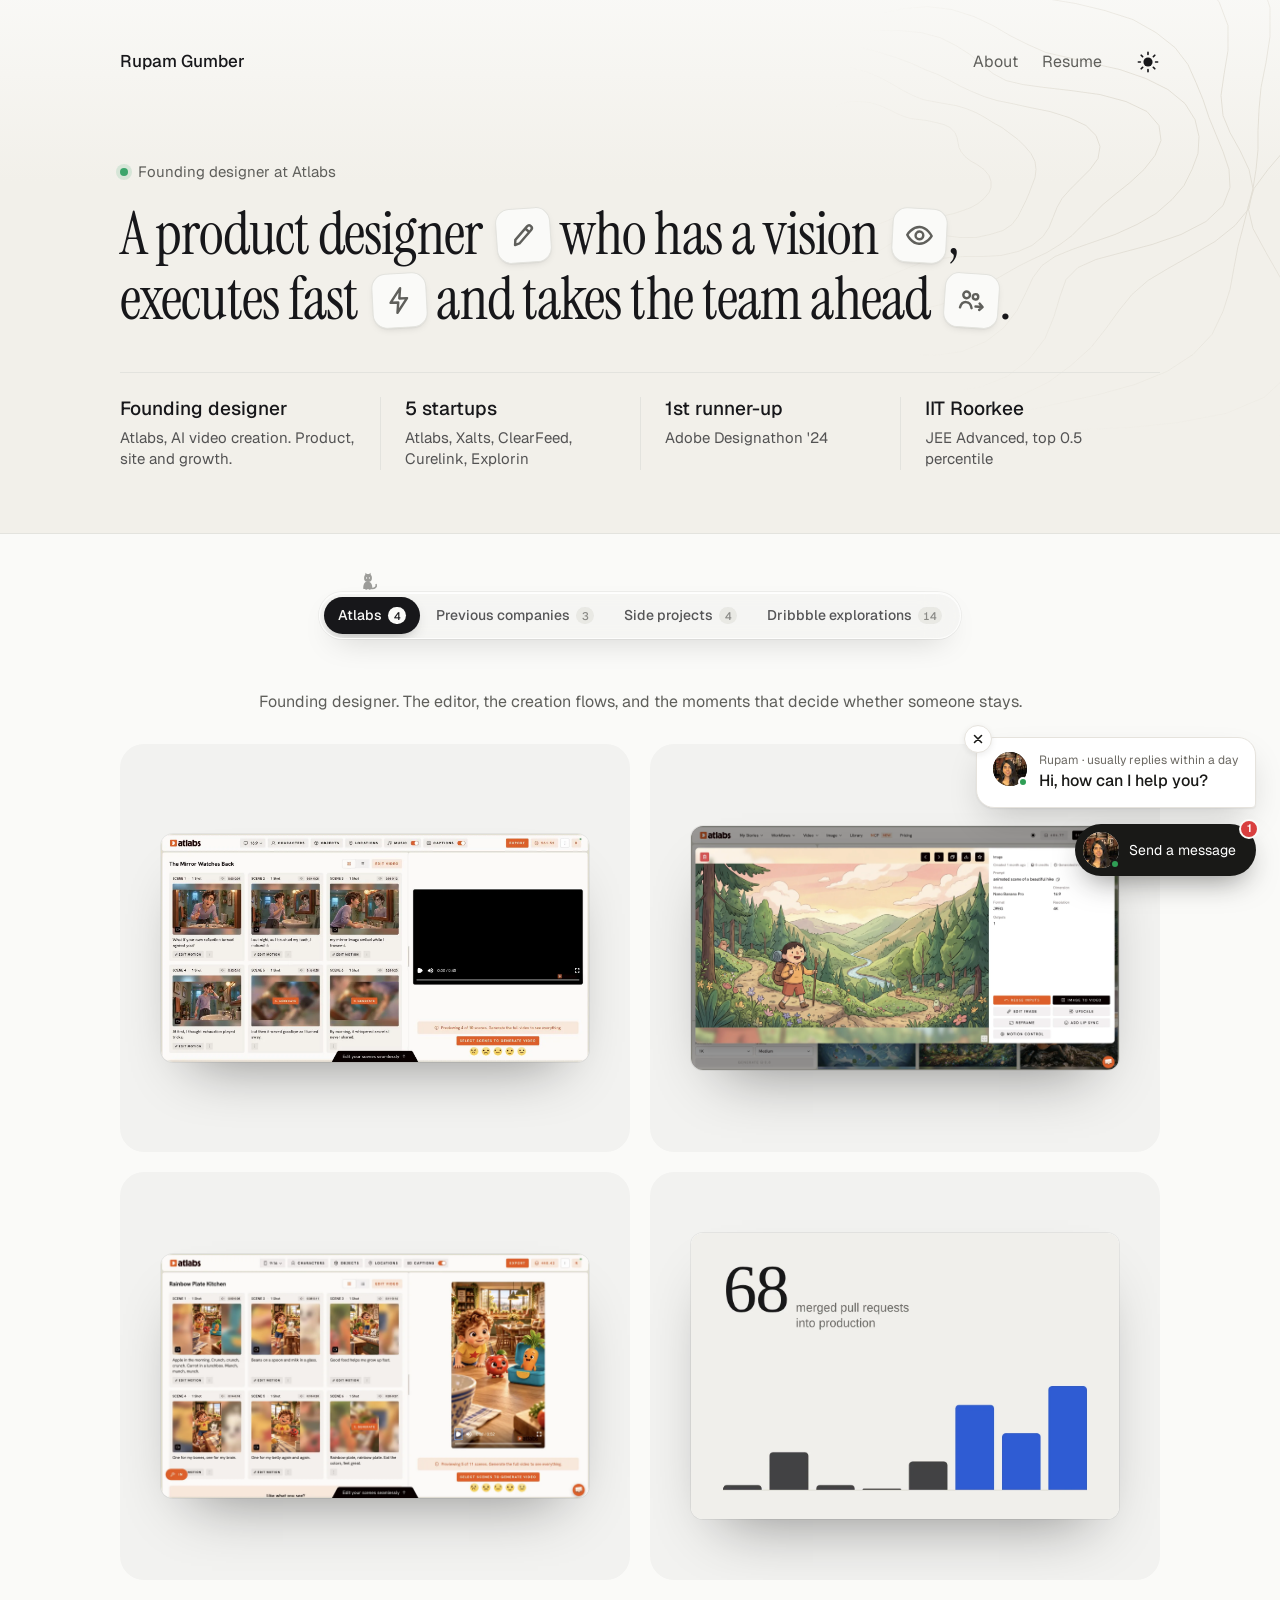
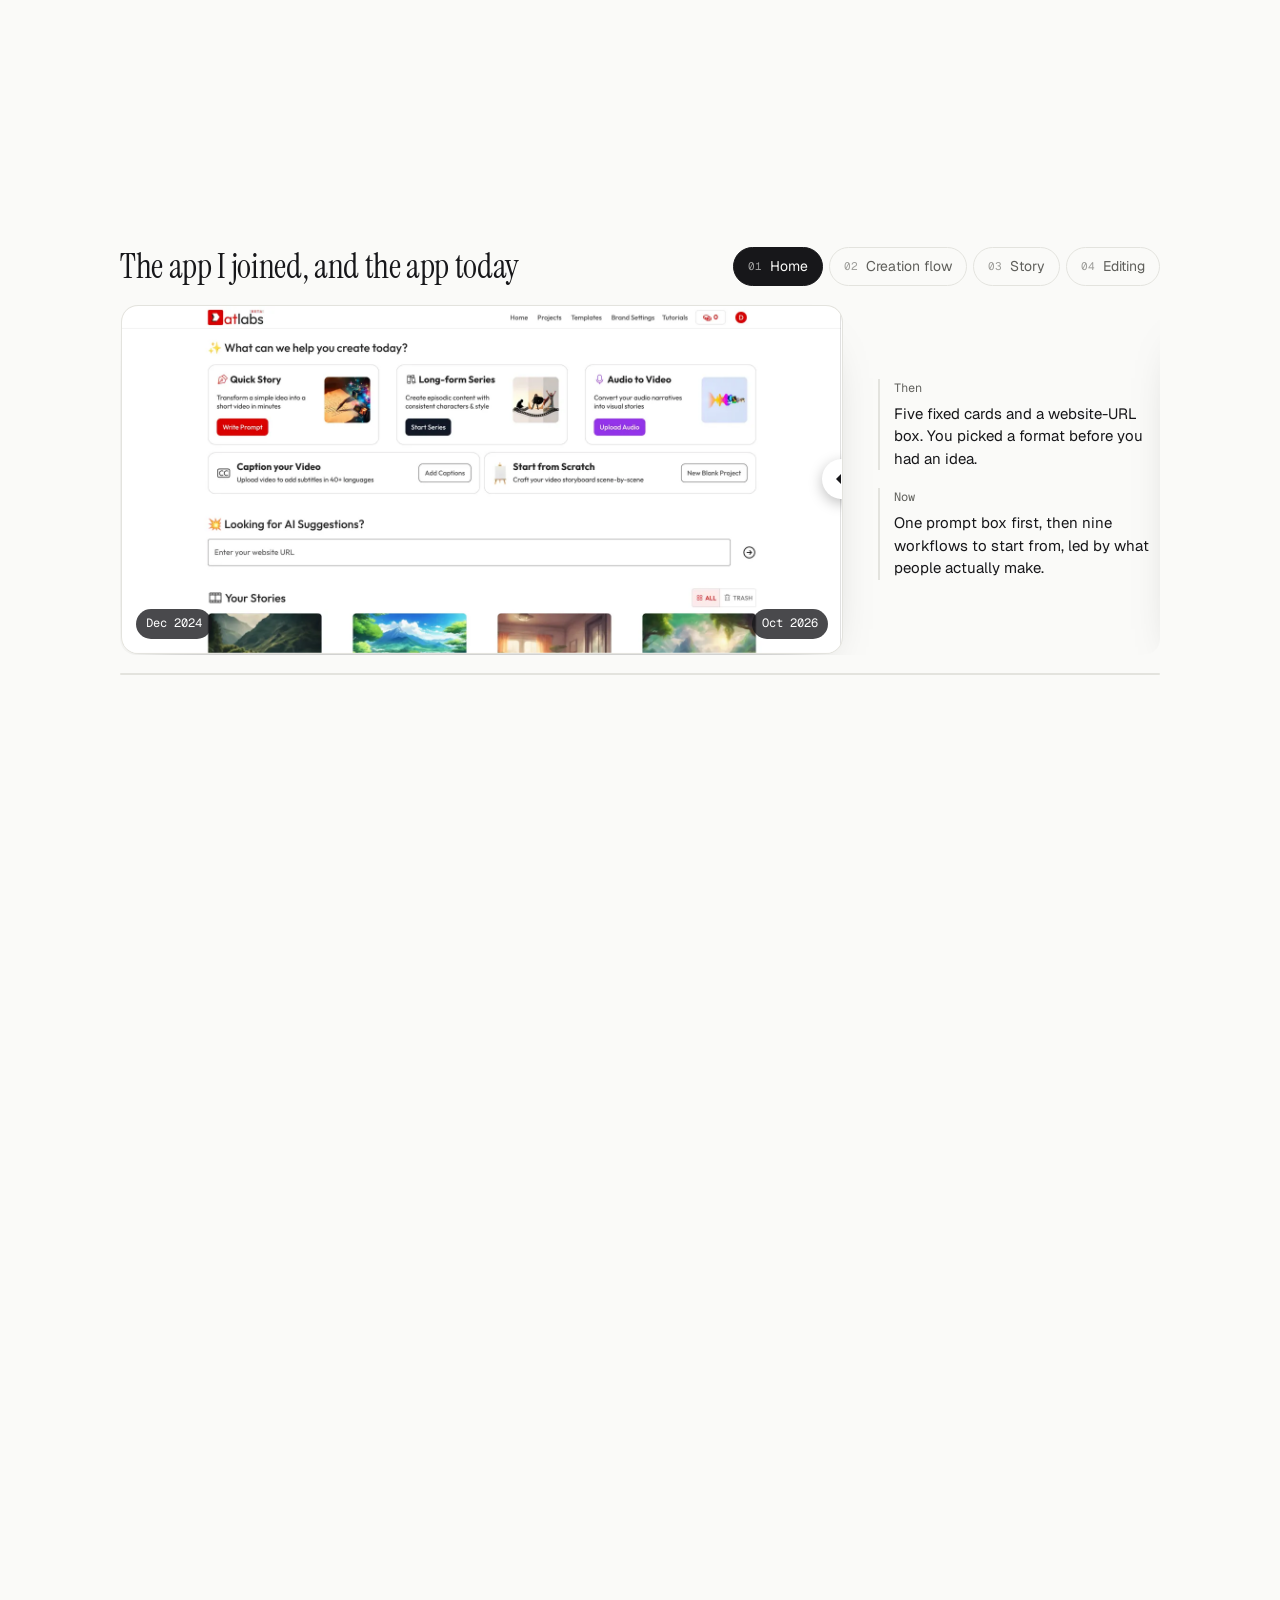
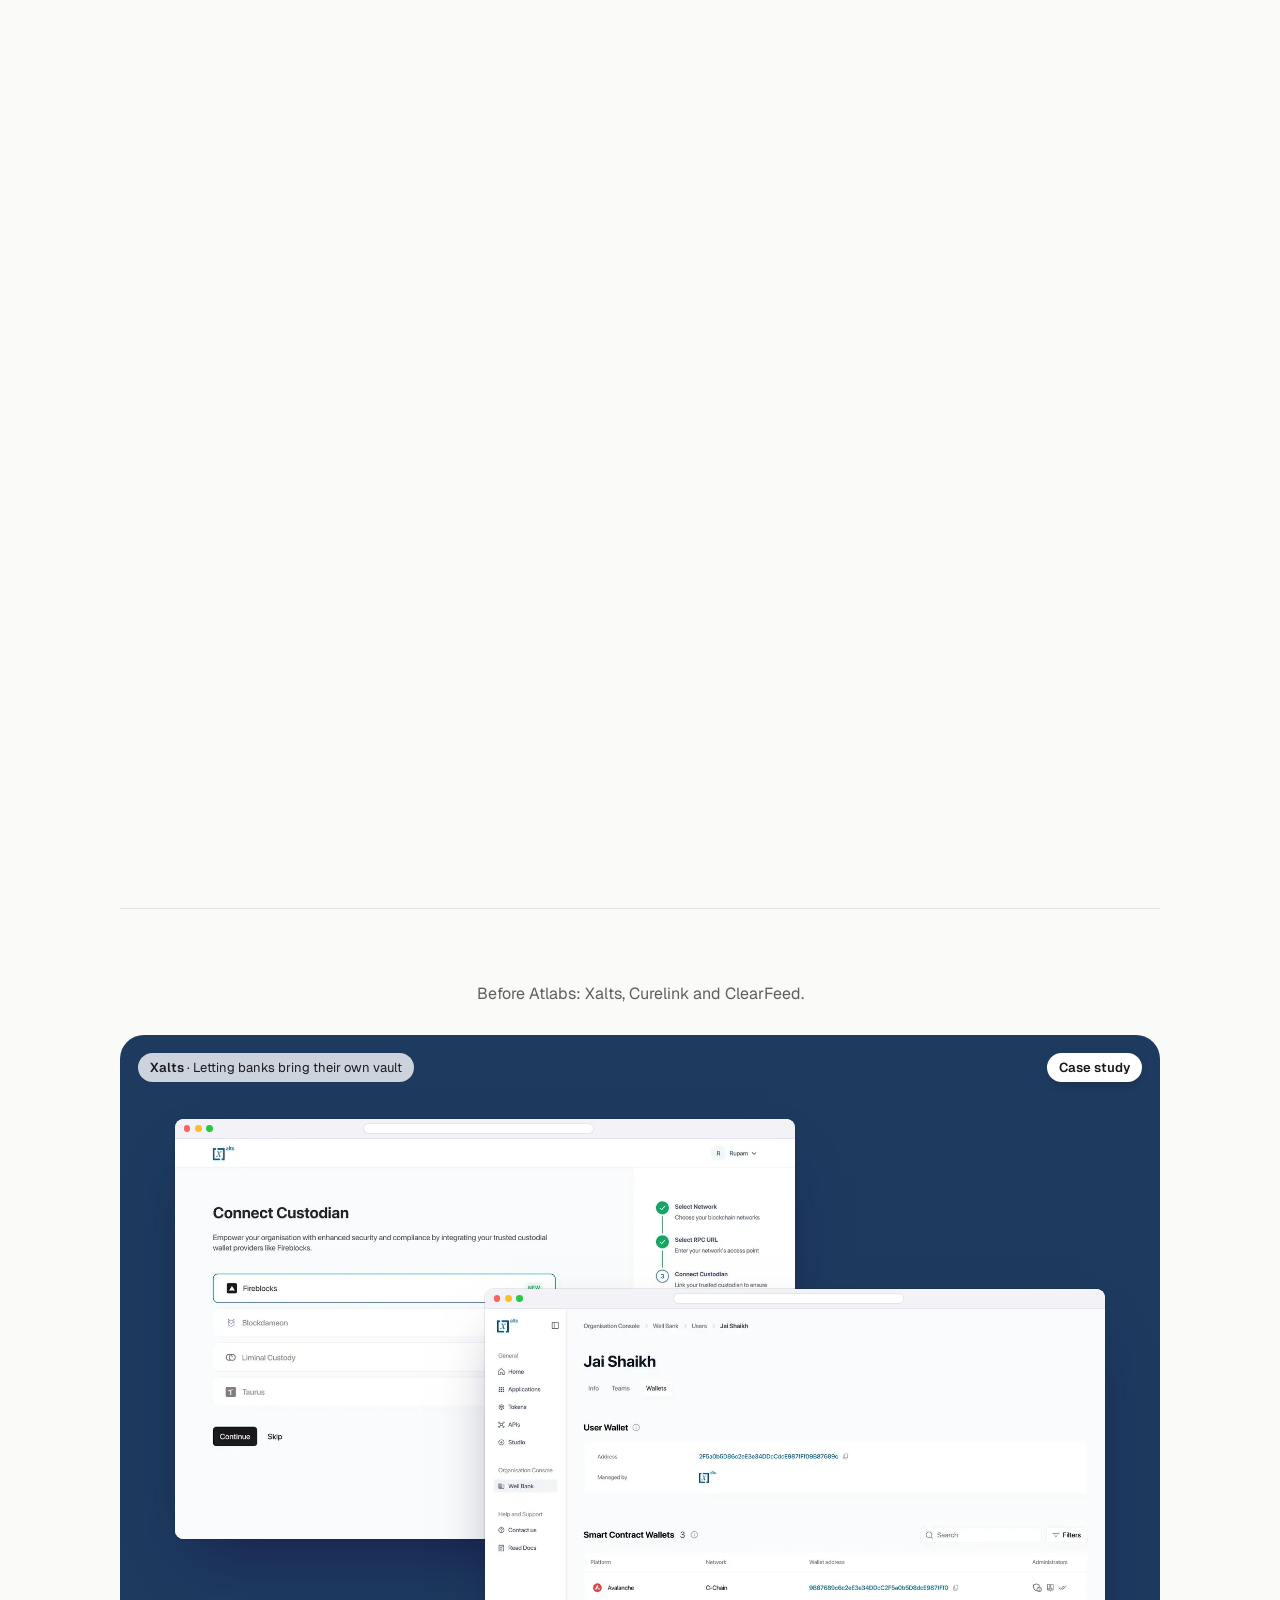
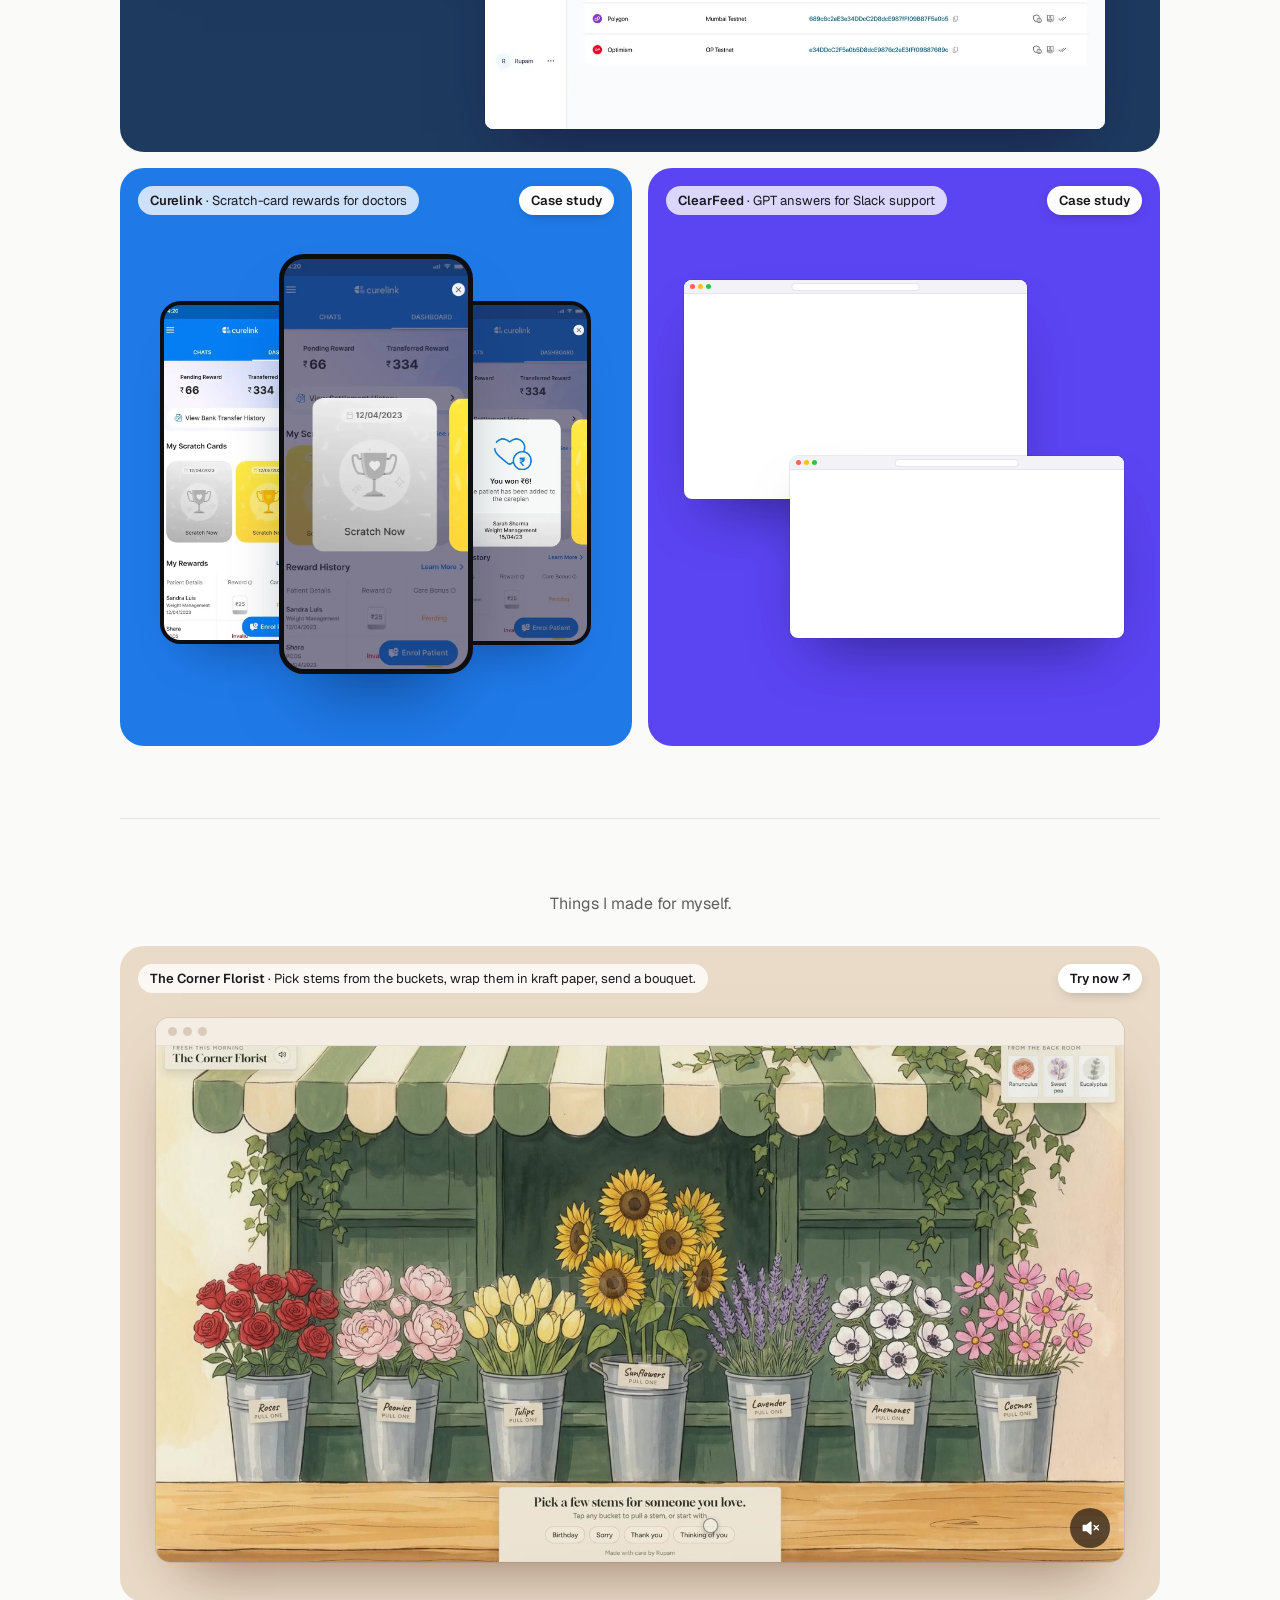
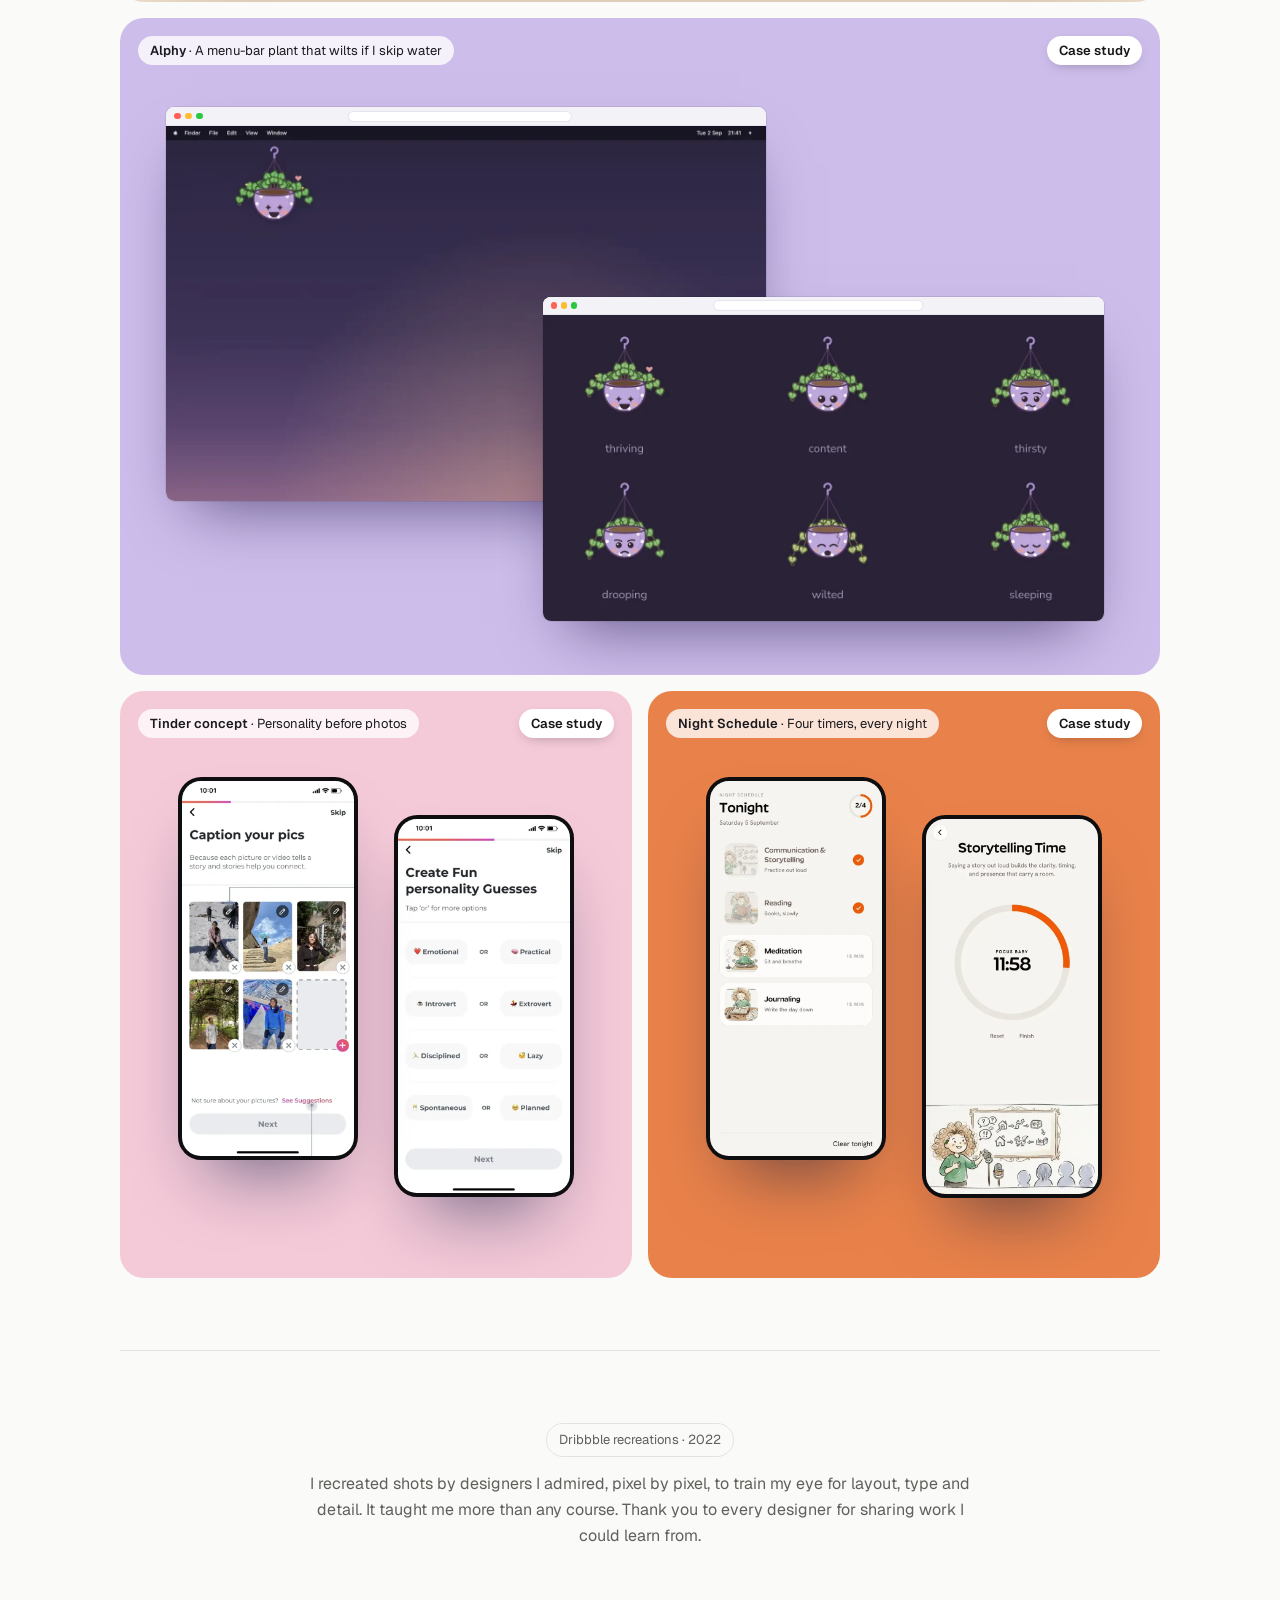
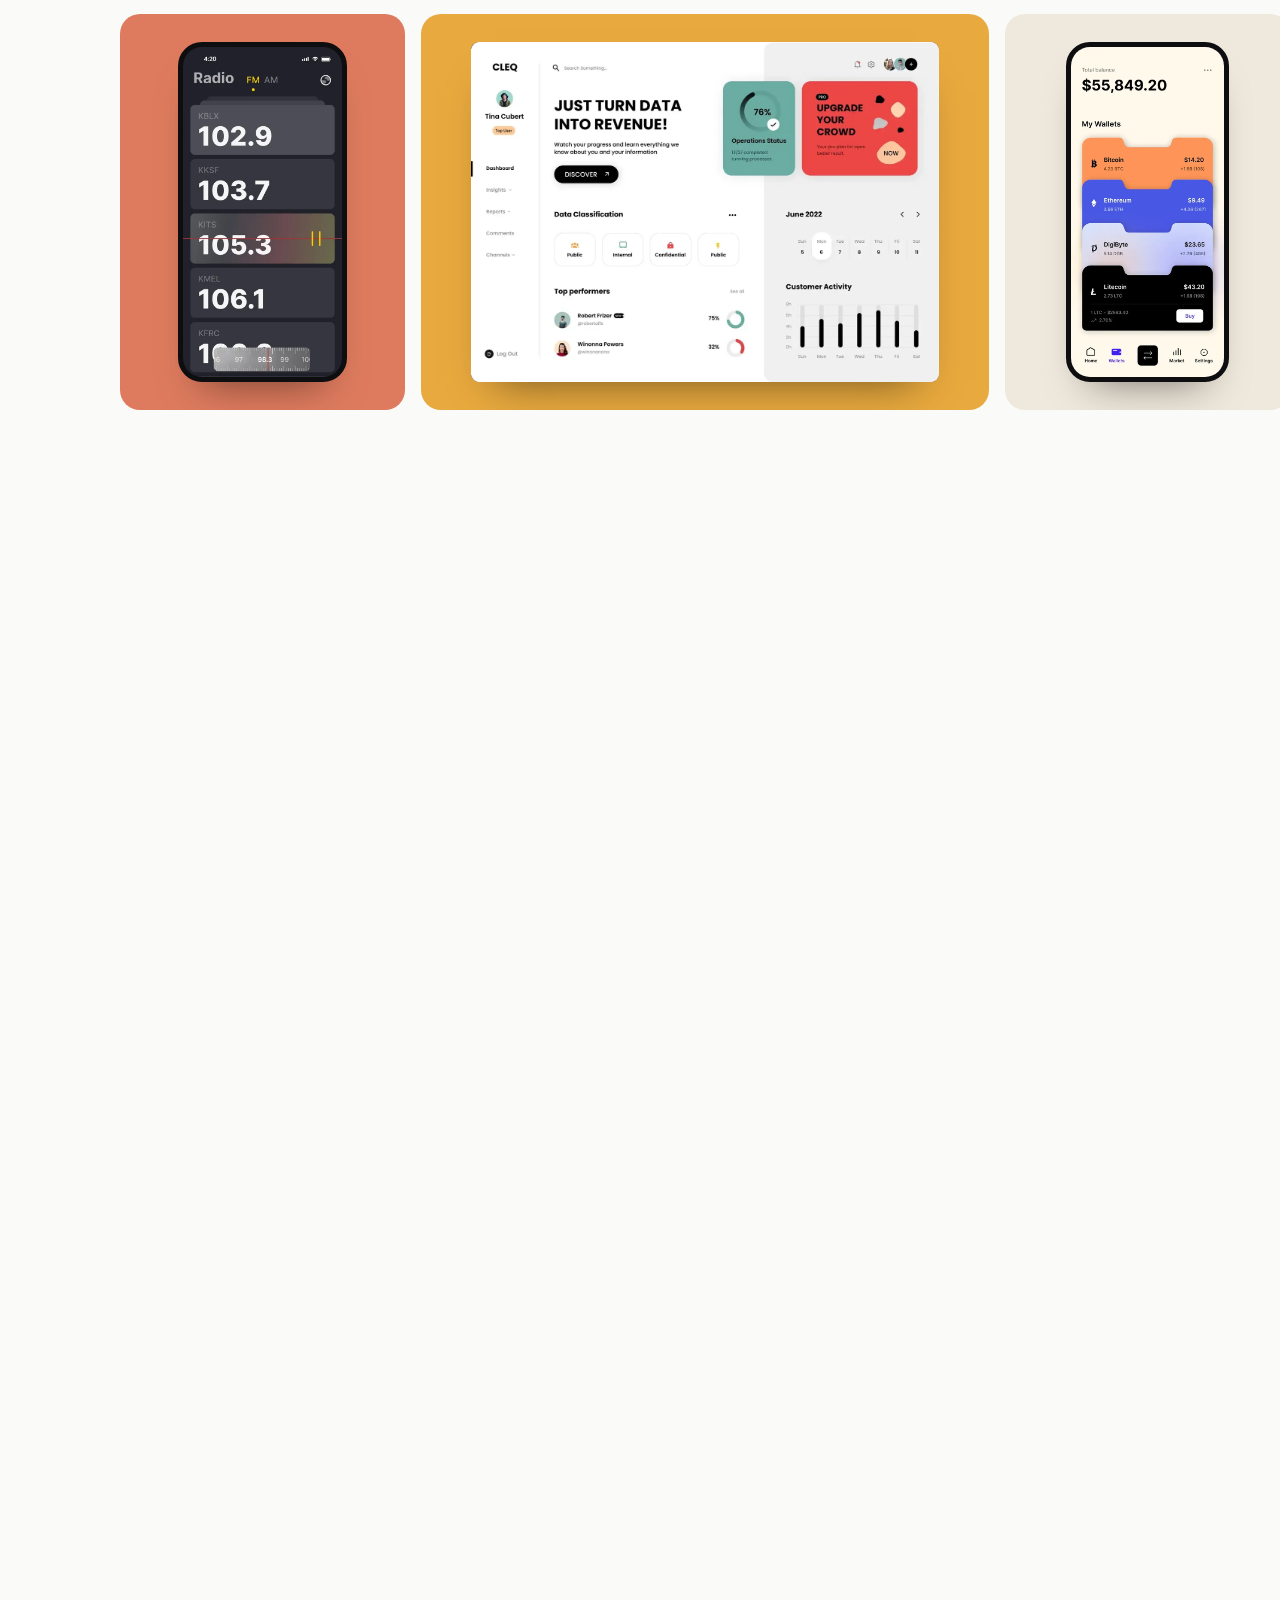
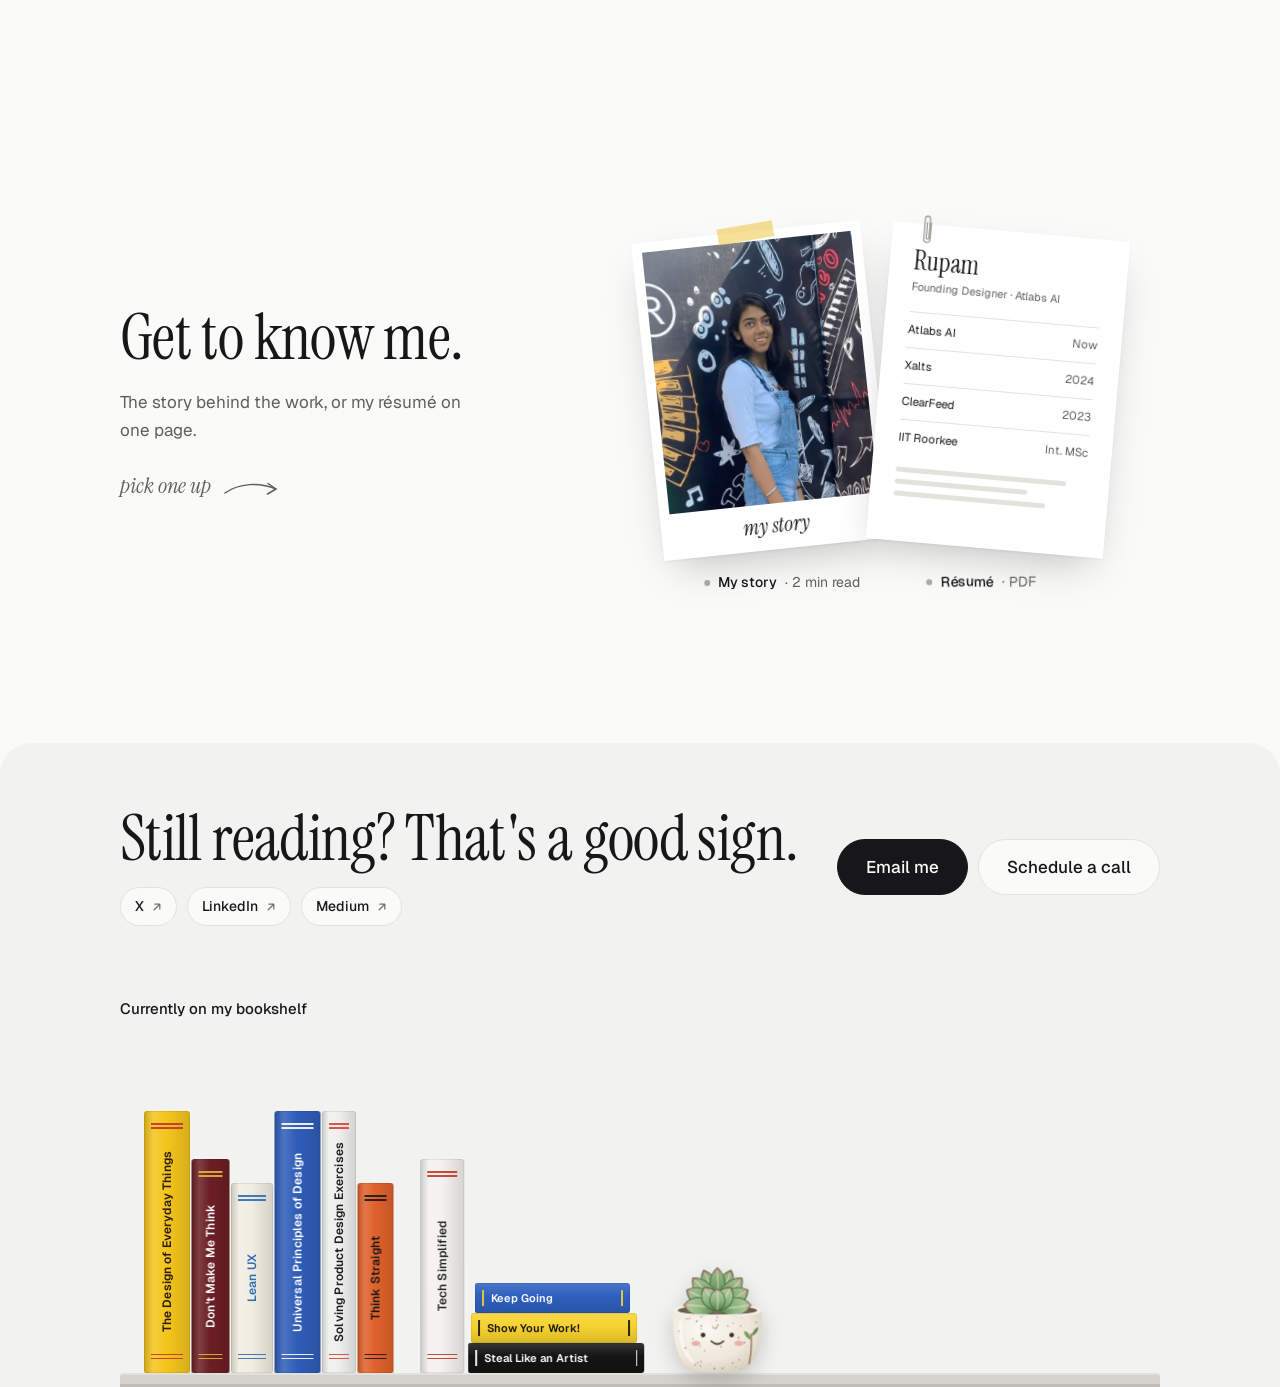
==== commit 2c9eb7f4: "X posts: even card heights, small play badge, no progress bar Co-Authored-By: Claude Opus 5.5 <norep" ====
--- a/index.html
+++ b/index.html
@@ -56,7 +56,7 @@
   <div id="app"><main>
 <section class="intro">
   <span class="now"><i></i>Founding designer at Atlabs</span>
-  <h1 class="lead" style="position: relative; --dlg: 0.38;">A <span class="nw"><span class="hw" style="--mk:rgba(123,97,255,.16)"><span class="dl-word">product</span> <span class="nw"><span class="dl-word">designer</span> <span class="ico i-pen fx-btn" role="button" tabindex="0" aria-label="Play: designer"><svg viewBox="0 0 24 24"><path class="ink" d="M3.5 20.5h8"></path><path d="M5 19l3.5-1 9.8-9.8a2.1 2.1 0 0 0-3-3L5.5 15 5 19z"></path><path d="M13.8 6.7l3 3" stroke-linecap="butt"></path></svg></span></span></span> who has a <span class="hw" style="--mk:rgba(47,91,211,.14)"><span class="nw">vision <span class="ico i-eye fx-btn" role="button" tabindex="0" aria-label="Play: vision"><svg viewBox="0 0 24 24"><g class="lid"><path d="M2.5 12S6 5.5 12 5.5 21.5 12 21.5 12 18 18.5 12 18.5 2.5 12 2.5 12z"></path><circle cx="12" cy="12" r="3"></circle></g></svg></span></span></span>,</span> <span class="nw"><span class="hw" style="--mk:rgba(224,112,58,.18)">executes <span class="nw">fast <span class="ico i-bolt fx-btn" role="button" tabindex="0" aria-label="Play: executes fast"><svg viewBox="0 0 24 24"><path d="M13 2.5 5 13.5h6l-1 8 8-11h-6z"></path></svg></span></span></span> and <span class="hw" style="--mk:rgba(59,165,107,.18)">takes the team <span class="nw">ahead <span class="ico i-team fx-btn" role="button" tabindex="0" aria-label="Play: takes the team ahead"><svg viewBox="0 0 24 24"><g class="ppl"><circle cx="8" cy="8" r="2.6"></circle><path d="M3.5 18c.6-2.8 2.4-4.4 4.5-4.4s3.9 1.6 4.5 4.4"></path><circle cx="15" cy="9" r="2.1"></circle></g><path class="go" d="M15.5 16.5h5M18.5 14l2.5 2.5-2.5 2.5"></path></svg></span></span></span>.</span><canvas id="dl-word-cv" aria-hidden="true" width="920" height="197" style="width: 920px; height: 197.484px;"></canvas></h1>
+  <h1 class="lead" style="position: relative; --dlg: 0.37;">A <span class="nw"><span class="hw" style="--mk:rgba(123,97,255,.16)"><span class="dl-word">product</span> <span class="nw"><span class="dl-word">designer</span> <span class="ico i-pen fx-btn" role="button" tabindex="0" aria-label="Play: designer"><svg viewBox="0 0 24 24"><path class="ink" d="M3.5 20.5h8"></path><path d="M5 19l3.5-1 9.8-9.8a2.1 2.1 0 0 0-3-3L5.5 15 5 19z"></path><path d="M13.8 6.7l3 3" stroke-linecap="butt"></path></svg></span></span></span> who has a <span class="hw" style="--mk:rgba(47,91,211,.14)"><span class="nw">vision <span class="ico i-eye fx-btn" role="button" tabindex="0" aria-label="Play: vision"><svg viewBox="0 0 24 24"><g class="lid"><path d="M2.5 12S6 5.5 12 5.5 21.5 12 21.5 12 18 18.5 12 18.5 2.5 12 2.5 12z"></path><circle cx="12" cy="12" r="3"></circle></g></svg></span></span></span>,</span> <span class="nw"><span class="hw" style="--mk:rgba(224,112,58,.18)">executes <span class="nw">fast <span class="ico i-bolt fx-btn" role="button" tabindex="0" aria-label="Play: executes fast"><svg viewBox="0 0 24 24"><path d="M13 2.5 5 13.5h6l-1 8 8-11h-6z"></path></svg></span></span></span> and <span class="hw" style="--mk:rgba(59,165,107,.18)">takes the team <span class="nw">ahead <span class="ico i-team fx-btn" role="button" tabindex="0" aria-label="Play: takes the team ahead"><svg viewBox="0 0 24 24"><g class="ppl"><circle cx="8" cy="8" r="2.6"></circle><path d="M3.5 18c.6-2.8 2.4-4.4 4.5-4.4s3.9 1.6 4.5 4.4"></path><circle cx="15" cy="9" r="2.1"></circle></g><path class="go" d="M15.5 16.5h5M18.5 14l2.5 2.5-2.5 2.5"></path></svg></span></span></span>.</span><canvas id="dl-word-cv" aria-hidden="true" width="920" height="197" style="width: 920px; height: 197.484px;"></canvas></h1>
   <ul class="proof" aria-label="Highlights">
     <li><b>Founding designer</b><span>Atlabs, AI video creation. Product, site and growth.</span></li>
     <li><b>5 startups</b><span>Atlabs, Xalts, ClearFeed, Curelink, Explorin</span></li>
--- a/assets/app.css
+++ b/assets/app.css
@@ -3337,3 +3337,21 @@
 .ab-left .ab-motto .me.strength{margin-top:28px!important}
 .ab-open .ab-portrait{position:sticky;top:96px;margin-top:8px}
 @media (max-width:820px){.ab-open{grid-template-columns:1fr!important;gap:40px!important}.ab-open .ab-portrait{position:static}.ab-left{gap:40px}}
+
+.ab-top .ab-left{justify-content:center;align-self:center;gap:0}
+.ab-left .ab-motto .q{font-size:clamp(40px,5vw,64px)!important;line-height:1.08}
+.ab-left .ab-motto .me{margin-top:28px!important}
+
+/* X strip: no progress bar, small play badge, even card heights */
+.xh-prog{display:none!important}
+.xh-track{align-items:stretch!important}
+.xh-track .xpost{display:flex;flex-direction:column}
+.xh-track .xpost>*{flex-shrink:0}
+.xh-track .xtext{display:-webkit-box;-webkit-line-clamp:5;-webkit-box-orient:vertical;overflow:hidden;padding-bottom:0!important;margin-bottom:14px;white-space:normal}
+.xh-track .xtext br+br{display:none}
+.xh-track .xmedia{margin-top:auto}
+.xh-track .xmedia img,.xh-track .xmedia video{max-height:none!important;width:100%;height:auto;aspect-ratio:16/10;object-fit:cover}
+.xh-track .xfoot{margin-top:0}
+.xplay{left:auto!important;top:auto!important;right:10px;bottom:10px;width:30px!important;height:30px!important;margin:0!important;background:rgba(15,20,25,.6)!important;box-shadow:none!important;backdrop-filter:blur(6px)}
+.xplay svg{width:13px!important;height:13px!important;margin-left:2px!important}
+@media (max-width:620px){.xh-track .xtext{-webkit-line-clamp:4;font-size:15px}.xh-track .xpost{flex-basis:80vw!important}}
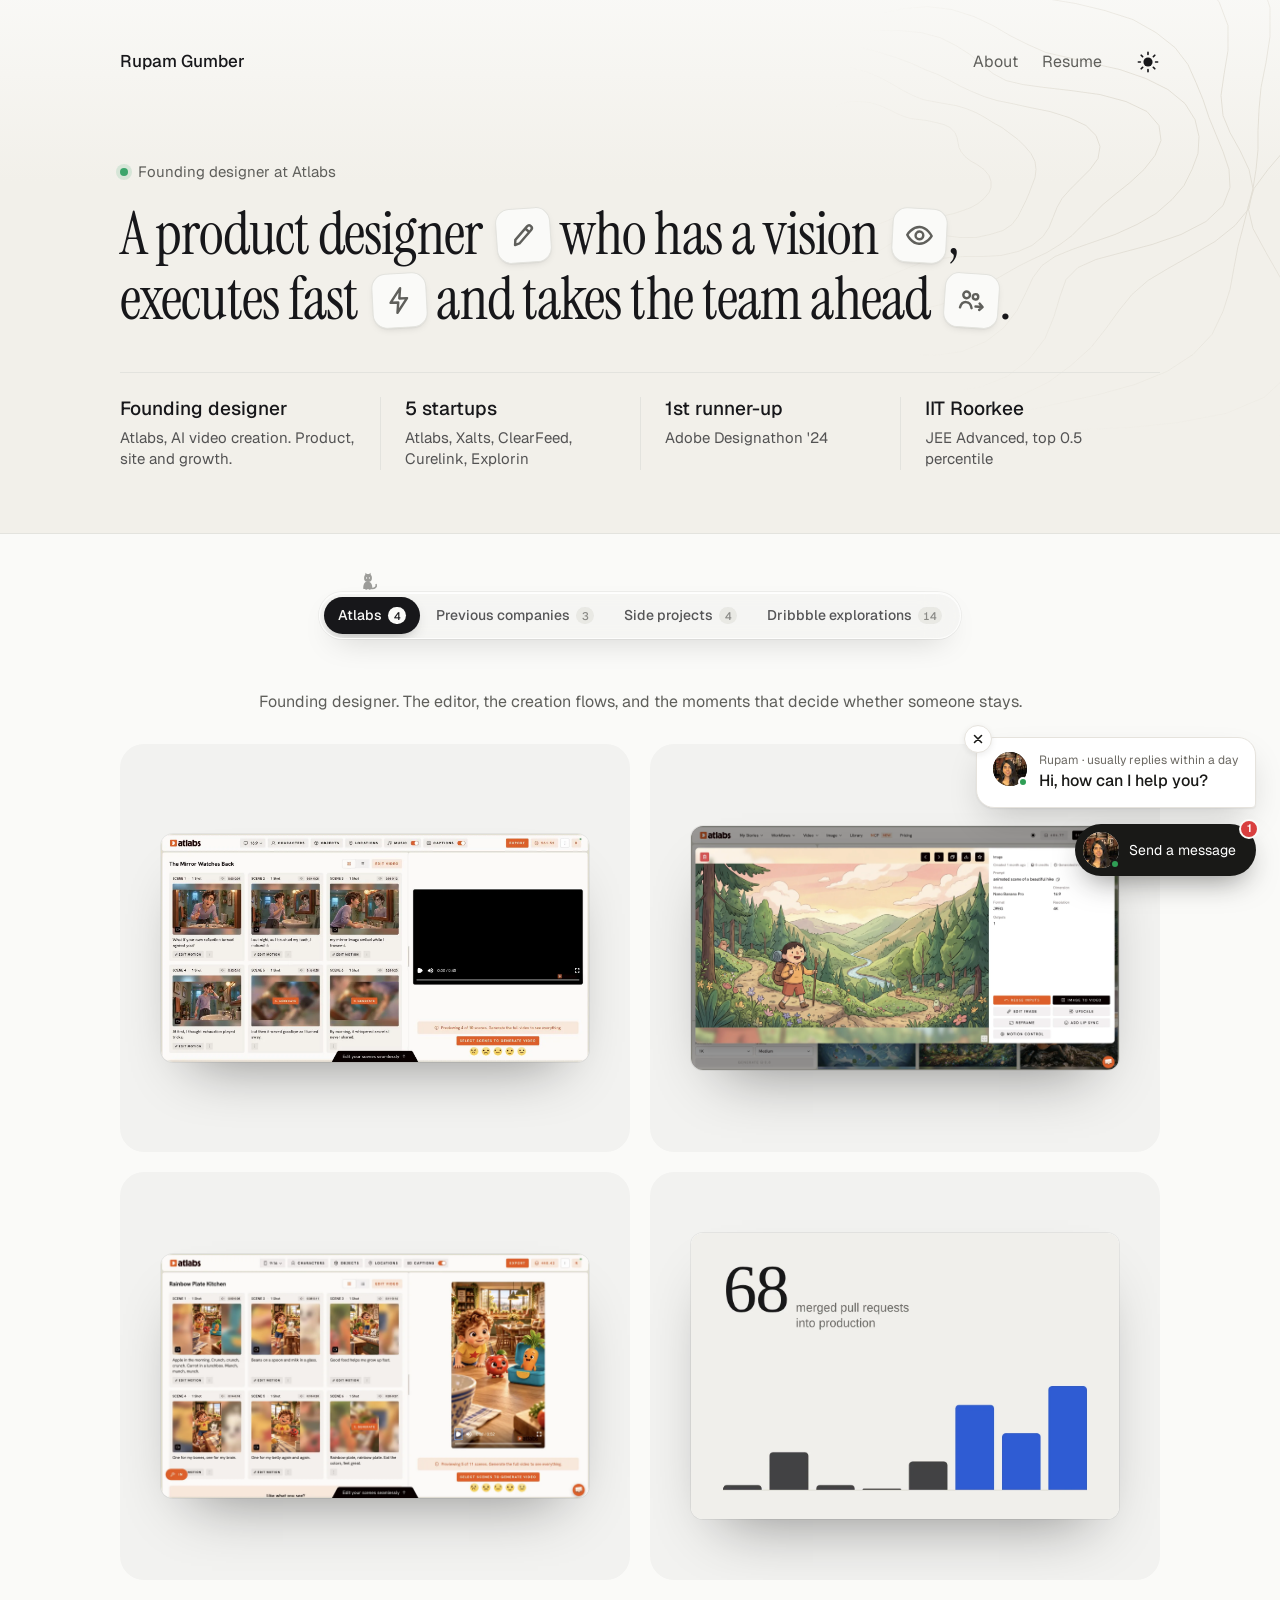
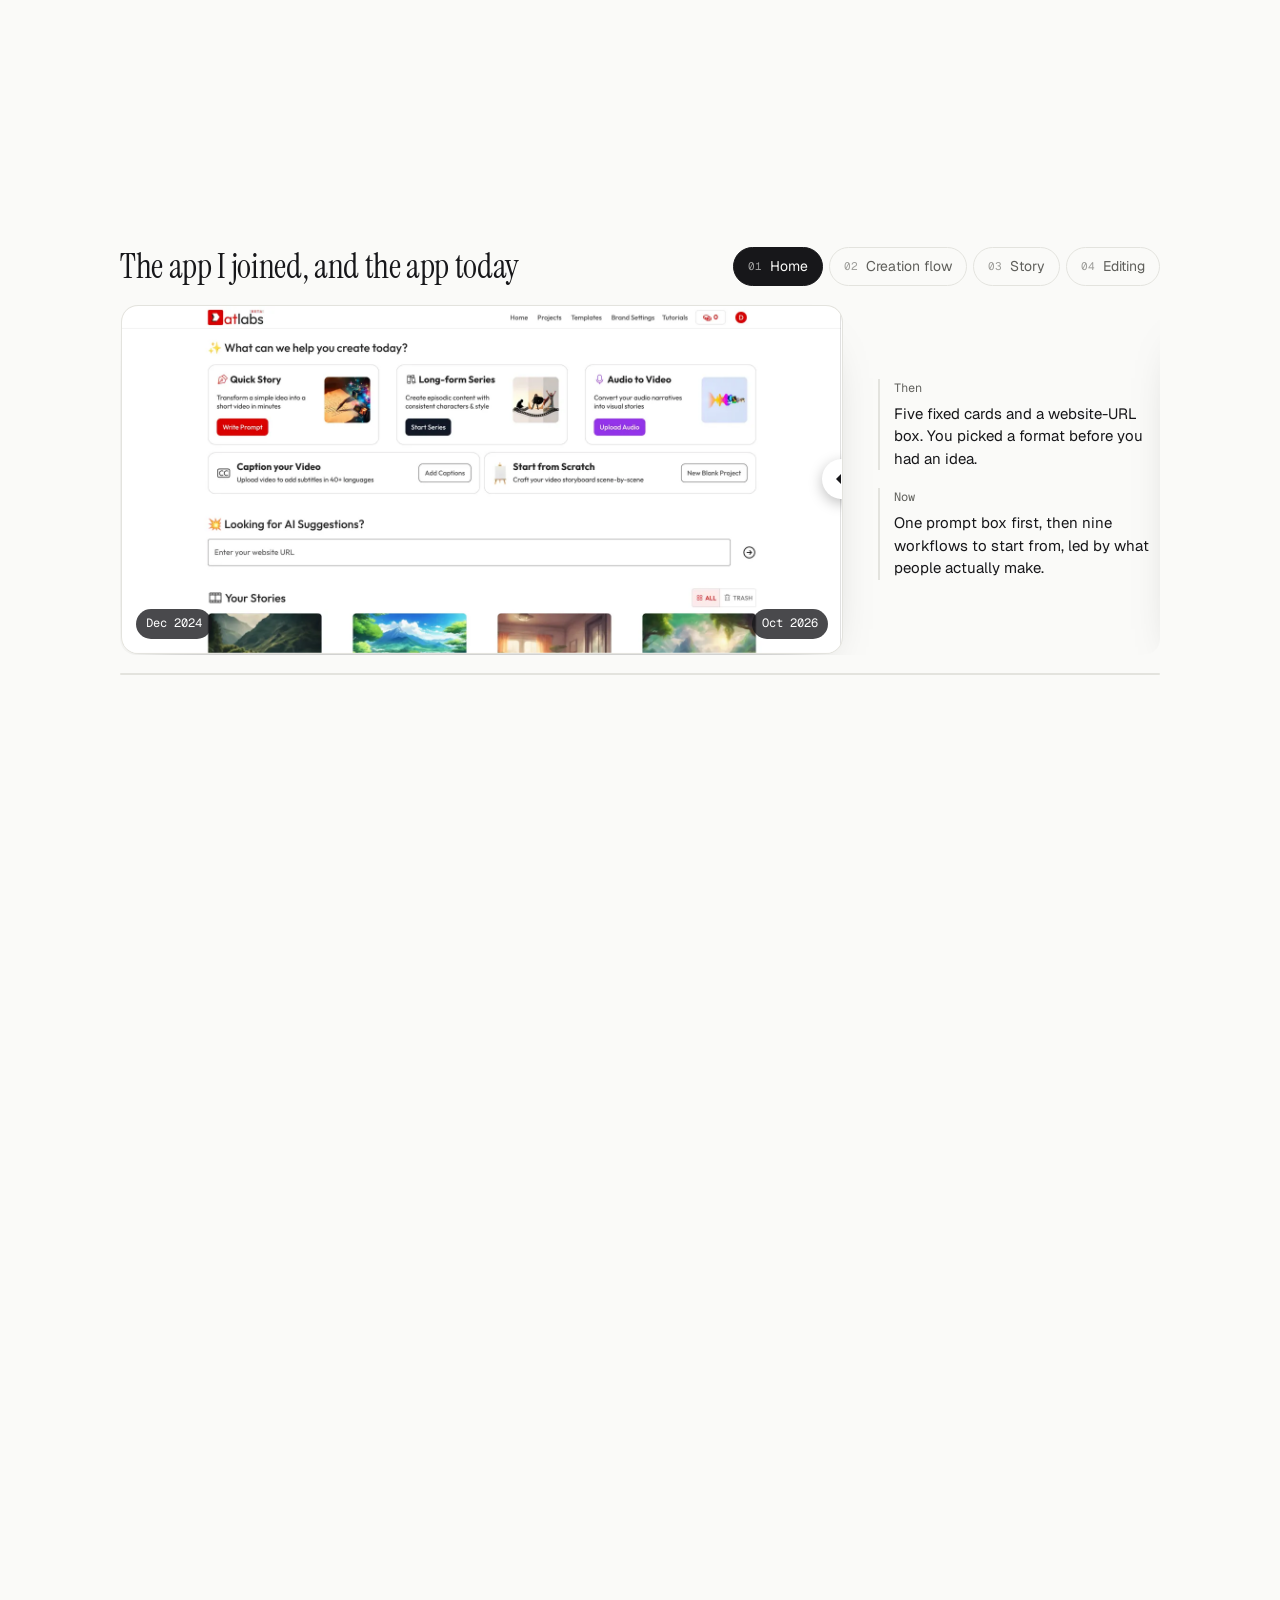
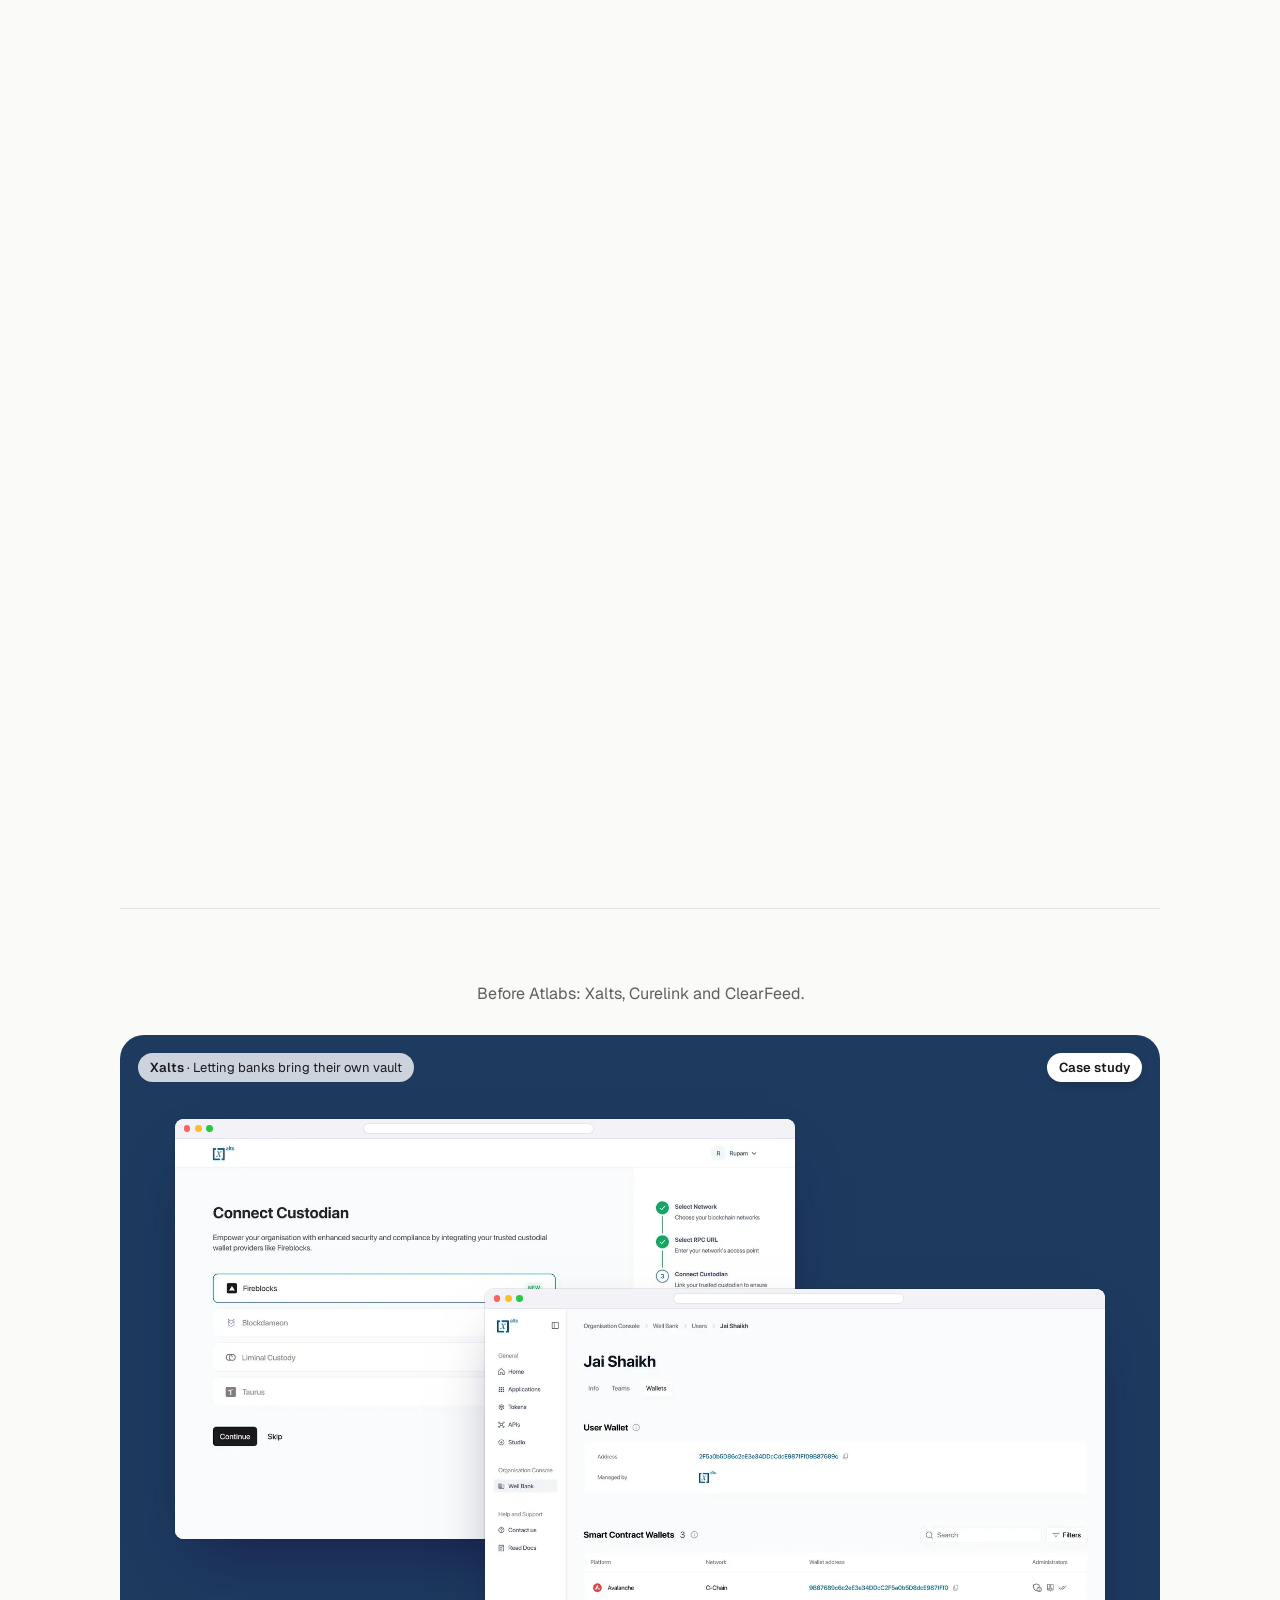
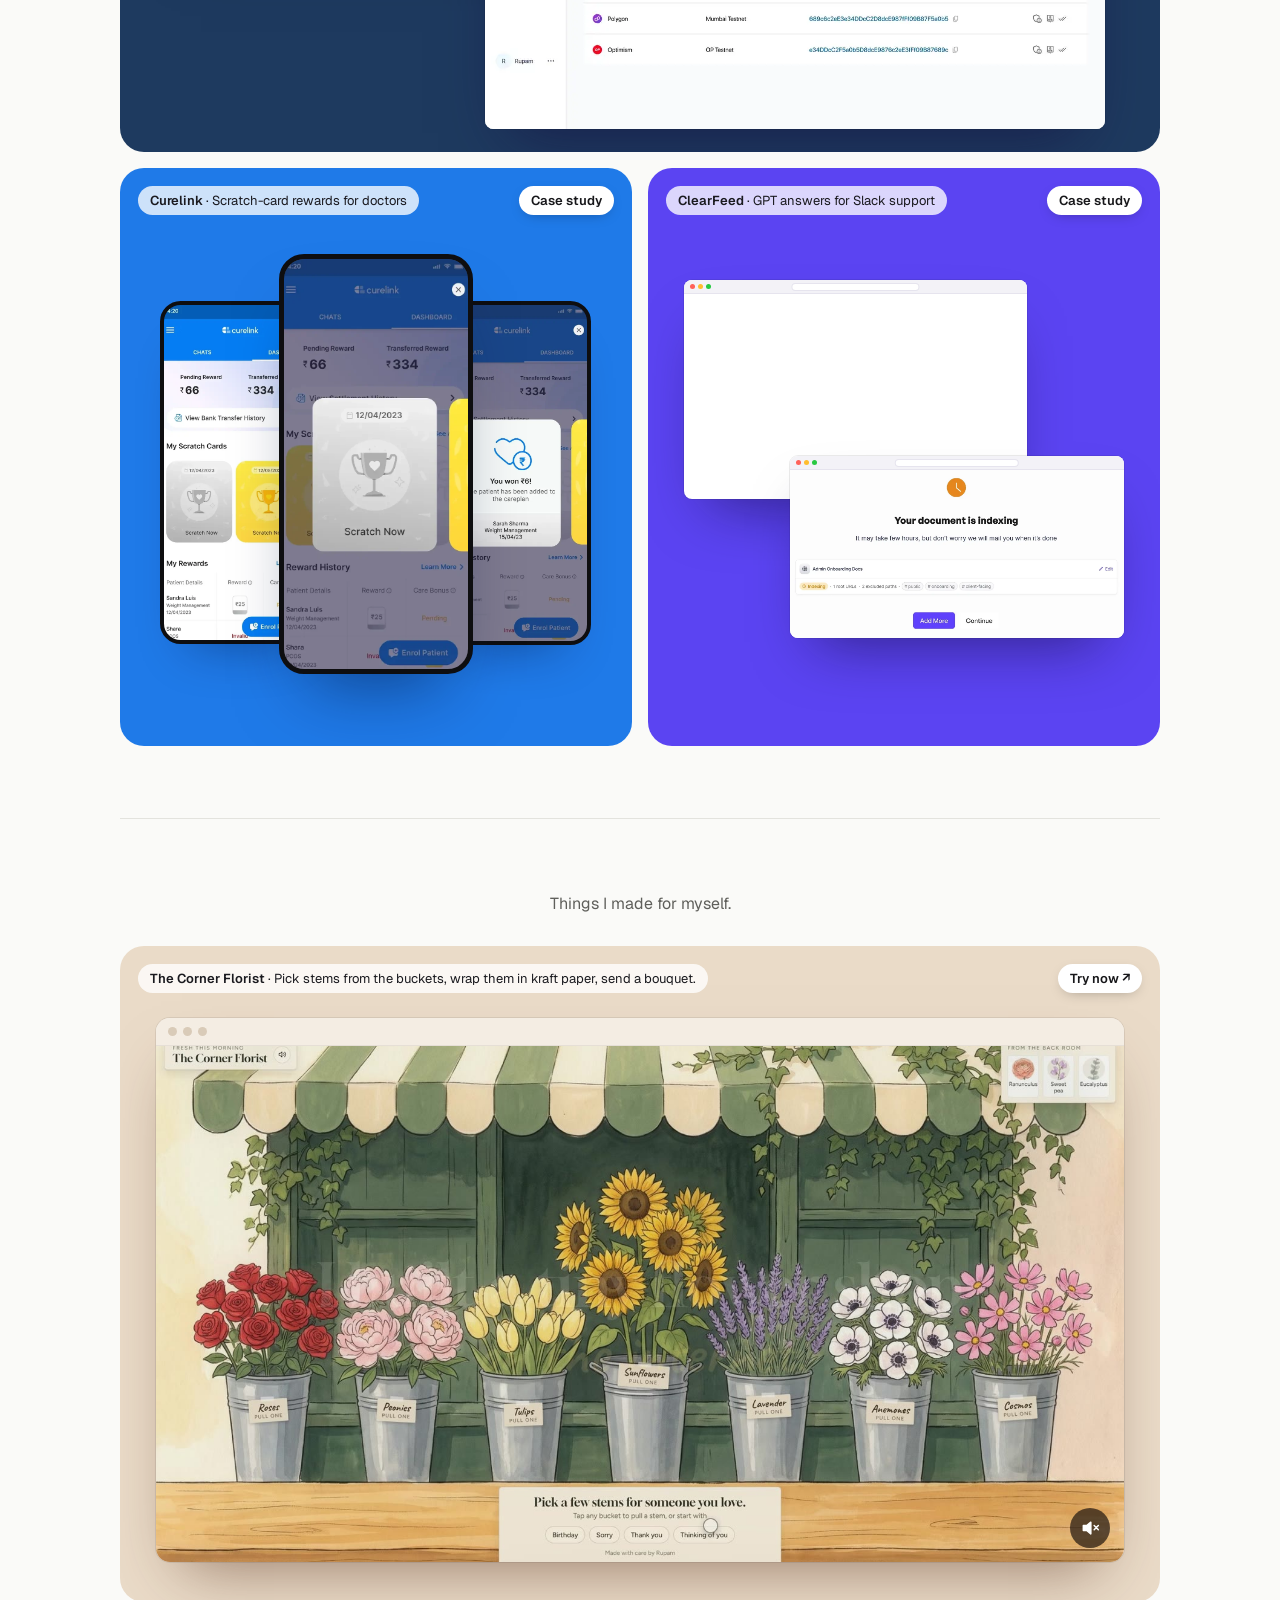
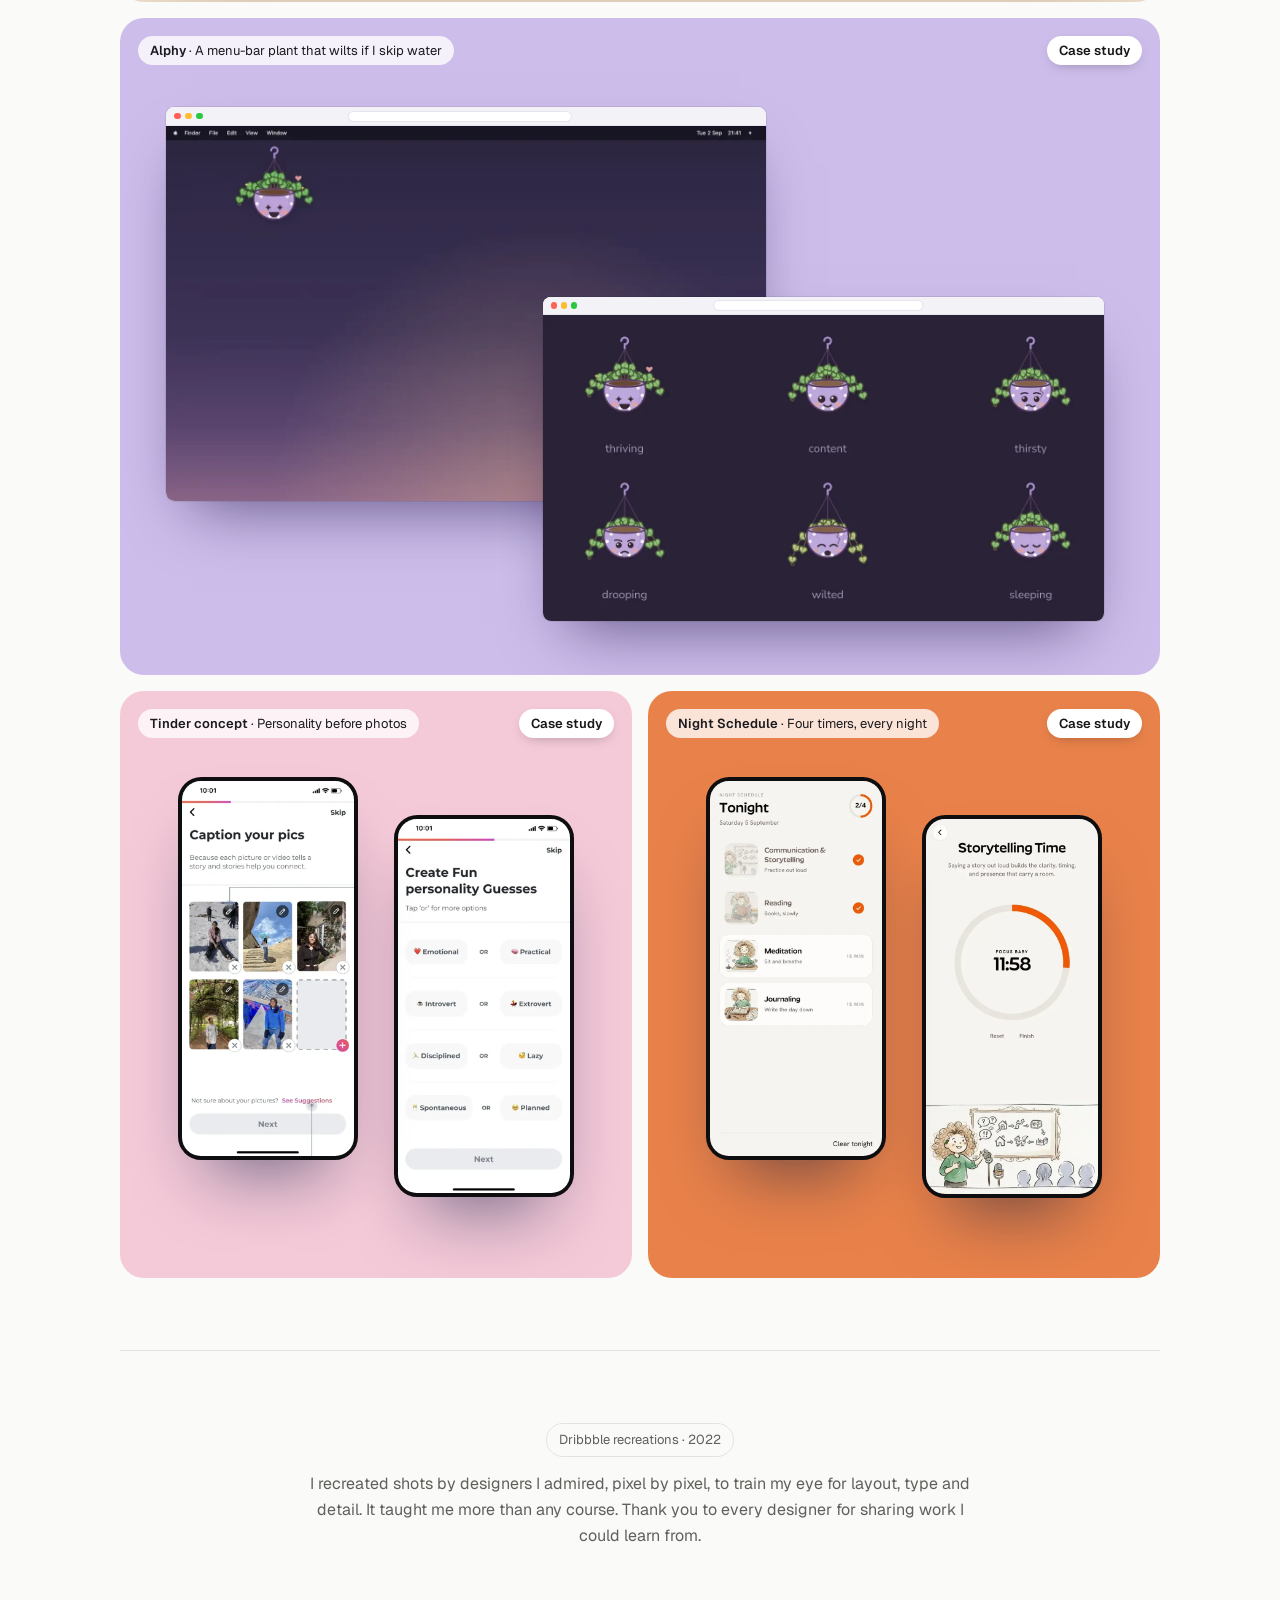
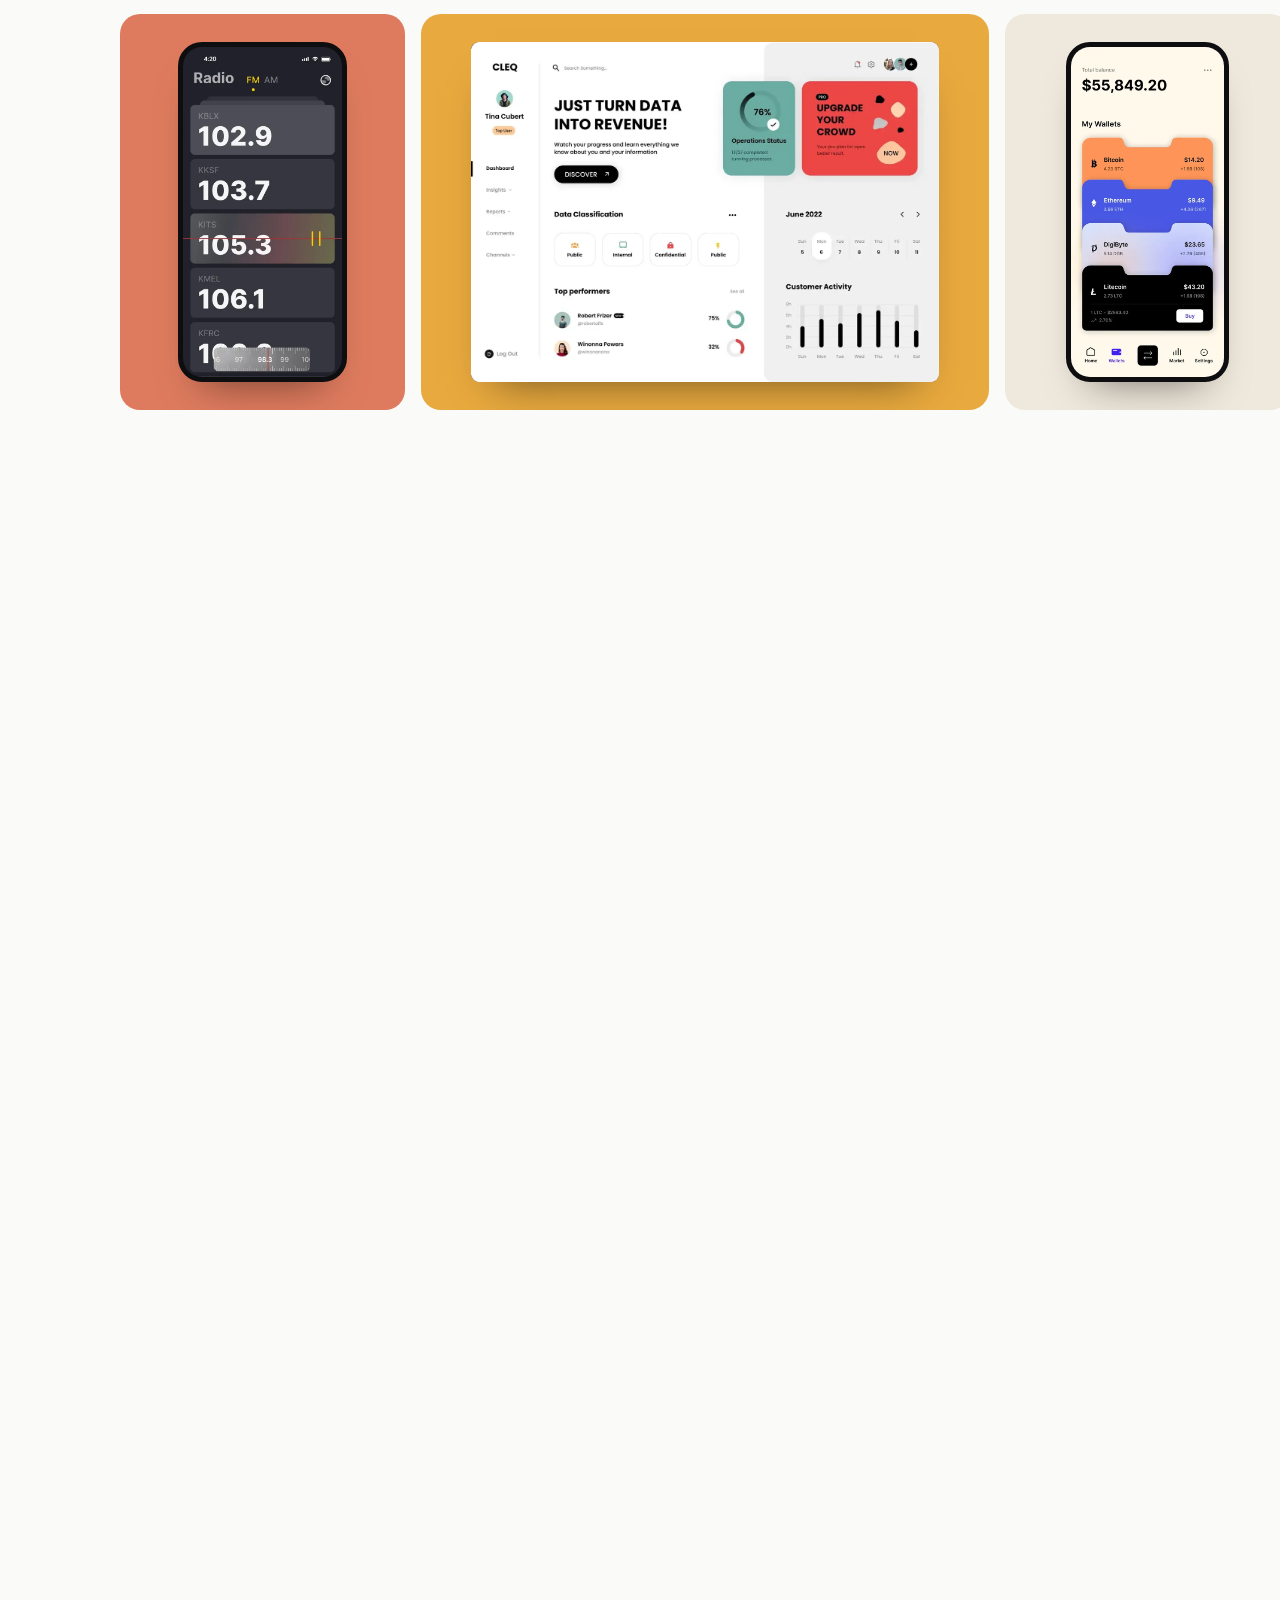
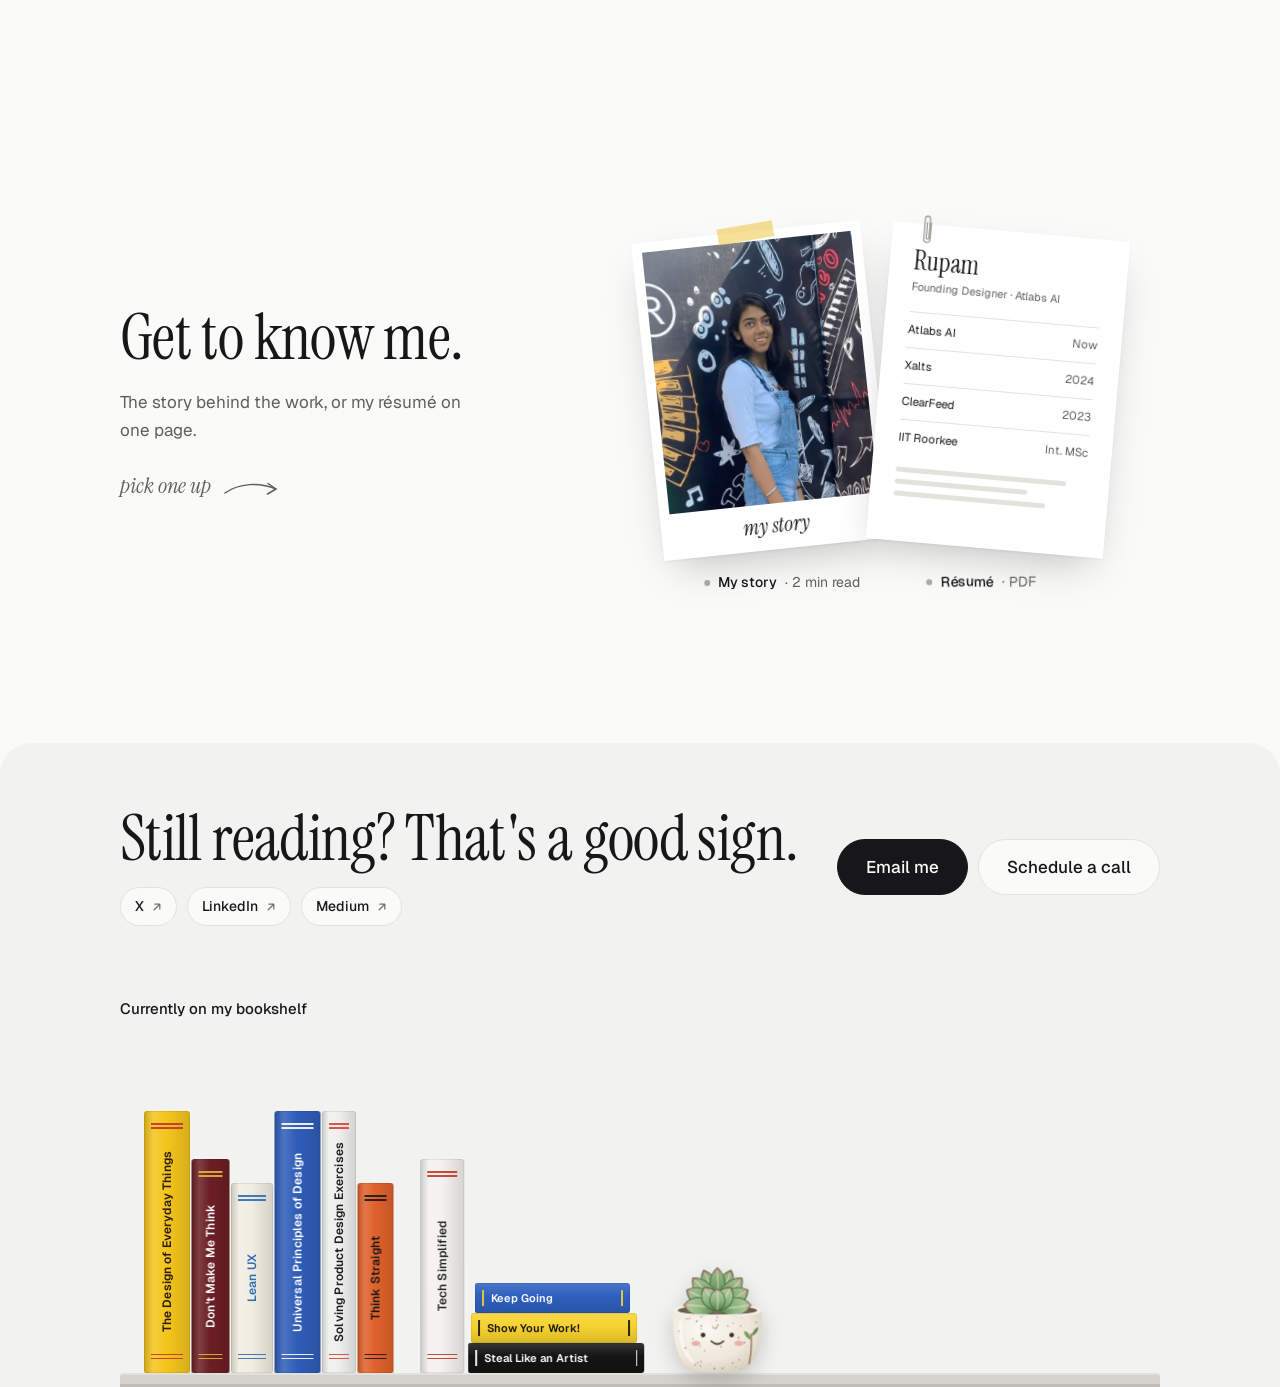
==== commit 430e74b5: "About: field photo on top, journey as photos that form out of dots on scroll Co-Authored-By: Claude " ====
--- a/index.html
+++ b/index.html
@@ -56,7 +56,7 @@
   <div id="app"><main>
 <section class="intro">
   <span class="now"><i></i>Founding designer at Atlabs</span>
-  <h1 class="lead" style="position: relative; --dlg: 0.37;">A <span class="nw"><span class="hw" style="--mk:rgba(123,97,255,.16)"><span class="dl-word">product</span> <span class="nw"><span class="dl-word">designer</span> <span class="ico i-pen fx-btn" role="button" tabindex="0" aria-label="Play: designer"><svg viewBox="0 0 24 24"><path class="ink" d="M3.5 20.5h8"></path><path d="M5 19l3.5-1 9.8-9.8a2.1 2.1 0 0 0-3-3L5.5 15 5 19z"></path><path d="M13.8 6.7l3 3" stroke-linecap="butt"></path></svg></span></span></span> who has a <span class="hw" style="--mk:rgba(47,91,211,.14)"><span class="nw">vision <span class="ico i-eye fx-btn" role="button" tabindex="0" aria-label="Play: vision"><svg viewBox="0 0 24 24"><g class="lid"><path d="M2.5 12S6 5.5 12 5.5 21.5 12 21.5 12 18 18.5 12 18.5 2.5 12 2.5 12z"></path><circle cx="12" cy="12" r="3"></circle></g></svg></span></span></span>,</span> <span class="nw"><span class="hw" style="--mk:rgba(224,112,58,.18)">executes <span class="nw">fast <span class="ico i-bolt fx-btn" role="button" tabindex="0" aria-label="Play: executes fast"><svg viewBox="0 0 24 24"><path d="M13 2.5 5 13.5h6l-1 8 8-11h-6z"></path></svg></span></span></span> and <span class="hw" style="--mk:rgba(59,165,107,.18)">takes the team <span class="nw">ahead <span class="ico i-team fx-btn" role="button" tabindex="0" aria-label="Play: takes the team ahead"><svg viewBox="0 0 24 24"><g class="ppl"><circle cx="8" cy="8" r="2.6"></circle><path d="M3.5 18c.6-2.8 2.4-4.4 4.5-4.4s3.9 1.6 4.5 4.4"></path><circle cx="15" cy="9" r="2.1"></circle></g><path class="go" d="M15.5 16.5h5M18.5 14l2.5 2.5-2.5 2.5"></path></svg></span></span></span>.</span><canvas id="dl-word-cv" aria-hidden="true" width="920" height="197" style="width: 920px; height: 197.484px;"></canvas></h1>
+  <h1 class="lead" style="position: relative; --dlg: 0.38;">A <span class="nw"><span class="hw" style="--mk:rgba(123,97,255,.16)"><span class="dl-word">product</span> <span class="nw"><span class="dl-word">designer</span> <span class="ico i-pen fx-btn" role="button" tabindex="0" aria-label="Play: designer"><svg viewBox="0 0 24 24"><path class="ink" d="M3.5 20.5h8"></path><path d="M5 19l3.5-1 9.8-9.8a2.1 2.1 0 0 0-3-3L5.5 15 5 19z"></path><path d="M13.8 6.7l3 3" stroke-linecap="butt"></path></svg></span></span></span> who has a <span class="hw" style="--mk:rgba(47,91,211,.14)"><span class="nw">vision <span class="ico i-eye fx-btn" role="button" tabindex="0" aria-label="Play: vision"><svg viewBox="0 0 24 24"><g class="lid"><path d="M2.5 12S6 5.5 12 5.5 21.5 12 21.5 12 18 18.5 12 18.5 2.5 12 2.5 12z"></path><circle cx="12" cy="12" r="3"></circle></g></svg></span></span></span>,</span> <span class="nw"><span class="hw" style="--mk:rgba(224,112,58,.18)">executes <span class="nw">fast <span class="ico i-bolt fx-btn" role="button" tabindex="0" aria-label="Play: executes fast"><svg viewBox="0 0 24 24"><path d="M13 2.5 5 13.5h6l-1 8 8-11h-6z"></path></svg></span></span></span> and <span class="hw" style="--mk:rgba(59,165,107,.18)">takes the team <span class="nw">ahead <span class="ico i-team fx-btn" role="button" tabindex="0" aria-label="Play: takes the team ahead"><svg viewBox="0 0 24 24"><g class="ppl"><circle cx="8" cy="8" r="2.6"></circle><path d="M3.5 18c.6-2.8 2.4-4.4 4.5-4.4s3.9 1.6 4.5 4.4"></path><circle cx="15" cy="9" r="2.1"></circle></g><path class="go" d="M15.5 16.5h5M18.5 14l2.5 2.5-2.5 2.5"></path></svg></span></span></span>.</span><canvas id="dl-word-cv" aria-hidden="true" width="920" height="197" style="width: 920px; height: 197.484px;"></canvas></h1>
   <ul class="proof" aria-label="Highlights">
     <li><b>Founding designer</b><span>Atlabs, AI video creation. Product, site and growth.</span></li>
     <li><b>5 startups</b><span>Atlabs, Xalts, ClearFeed, Curelink, Explorin</span></li>
@@ -423,5 +423,7 @@
 <script src="/assets/js9.js"></script>
 <script src="/assets/js10.js"></script>
 <script src="/assets/js11.js"></script>
+<script src="/assets/js12.js"></script>
+<script src="/assets/js13.js"></script>
 </body>
 </html>
--- a/assets/app.css
+++ b/assets/app.css
@@ -3355,3 +3355,36 @@
 .xplay{left:auto!important;top:auto!important;right:10px;bottom:10px;width:30px!important;height:30px!important;margin:0!important;background:rgba(15,20,25,.6)!important;box-shadow:none!important;backdrop-filter:blur(6px)}
 .xplay svg{width:13px!important;height:13px!important;margin-left:2px!important}
 @media (max-width:620px){.xh-track .xtext{-webkit-line-clamp:4;font-size:15px}.xh-track .xpost{flex-basis:80vw!important}}
+
+
+/* ===== Journey: ink scenes that draw themselves on scroll (About) ===== */
+.jr{position:relative;height:340vh}
+.jr-stick{position:sticky;top:0;height:100vh;display:flex;flex-direction:column;justify-content:center;gap:10px}
+.jr-cv{width:100%;aspect-ratio:1400/594;display:block;margin-top:0;filter:drop-shadow(0 10px 18px rgba(0,0,0,.12))}
+.jr-route{position:relative;height:74px;margin:0 2%}
+.jr-route svg{position:absolute;left:0;right:0;top:22px;width:100%;height:44px;overflow:visible}
+.jr-path{fill:none;stroke:var(--line);stroke-width:2;stroke-dasharray:2 7;stroke-linecap:round;vector-effect:non-scaling-stroke}
+.jr-done{fill:none;stroke:var(--jr,#2340C8);stroke-width:2;stroke-dasharray:2 7;stroke-linecap:round;vector-effect:non-scaling-stroke;transition:stroke .5s}
+.jr-pin{position:absolute;top:0;transform:translateX(-50%);font-size:14px;color:var(--mute);white-space:nowrap;display:flex;flex-direction:column;align-items:center;line-height:1.1;transition:color .4s}
+.jr-pin.first{transform:none;align-items:flex-start}.jr-pin.last{transform:translateX(-100%);align-items:flex-end}
+.jr-pin i{font:400 10.5px/1 'Geist Mono',ui-monospace,monospace;font-style:normal;opacity:.7;margin-top:3px}
+.jr-pin.on{color:var(--jr)}
+.jr-plane{position:absolute;top:0;left:0;font-size:18px;color:var(--jr);transform:translate(-50%,-50%);will-change:transform;transition:color .5s}
+@media (max-width:620px){.jr{height:300vh}.jr-cv{transform:scale(1.55);transform-origin:50% 60%;margin:14% 0 10%}.jr-pin{font-size:12px}.jr-stick{overflow:hidden}}
+
+
+/* ===== ASCII portrait (About) ===== */
+.ab-portrait .zoom{position:relative;display:block}
+.ab-asc{position:absolute;inset:0;width:100%;height:100%;border-radius:18px;transform:rotate(2.5deg);pointer-events:none;opacity:0;transition:opacity .6s ease,transform .45s cubic-bezier(.2,.8,.2,1)}
+.ab-asc.on{opacity:1}
+.ab-portrait .zoom:hover .ab-asc{transform:rotate(0deg) translateY(-4px)}
+
+
+/* ===== About: painting on top ===== */
+.abpt{margin:-40px 0 -64px}
+.abpt img{display:block;width:100%;height:auto;aspect-ratio:1800/764;object-fit:cover;filter:drop-shadow(0 10px 18px rgba(0,0,0,.12))}
+.abpt figcaption{margin-top:12px;text-align:right;font-family:var(--serif);font-style:italic;font-size:17px;color:var(--mute)}
+.abpt .abpt-d{display:none}
+:root[data-theme="dark"] .abpt .abpt-l{display:none}:root[data-theme="dark"] .abpt img.abpt-d{display:block}:root[data-theme="dark"] .abpt span.abpt-d{display:inline}
+:root[data-theme="dark"] .abpt img{filter:drop-shadow(0 18px 34px rgba(0,0,0,.6)) brightness(.92)}
+@media (max-width:620px){.abpt{margin:-32px -8px -48px}.abpt img{aspect-ratio:4/3;object-position:64% 50%}.abpt figcaption{font-size:15px;padding:0 8px}}
